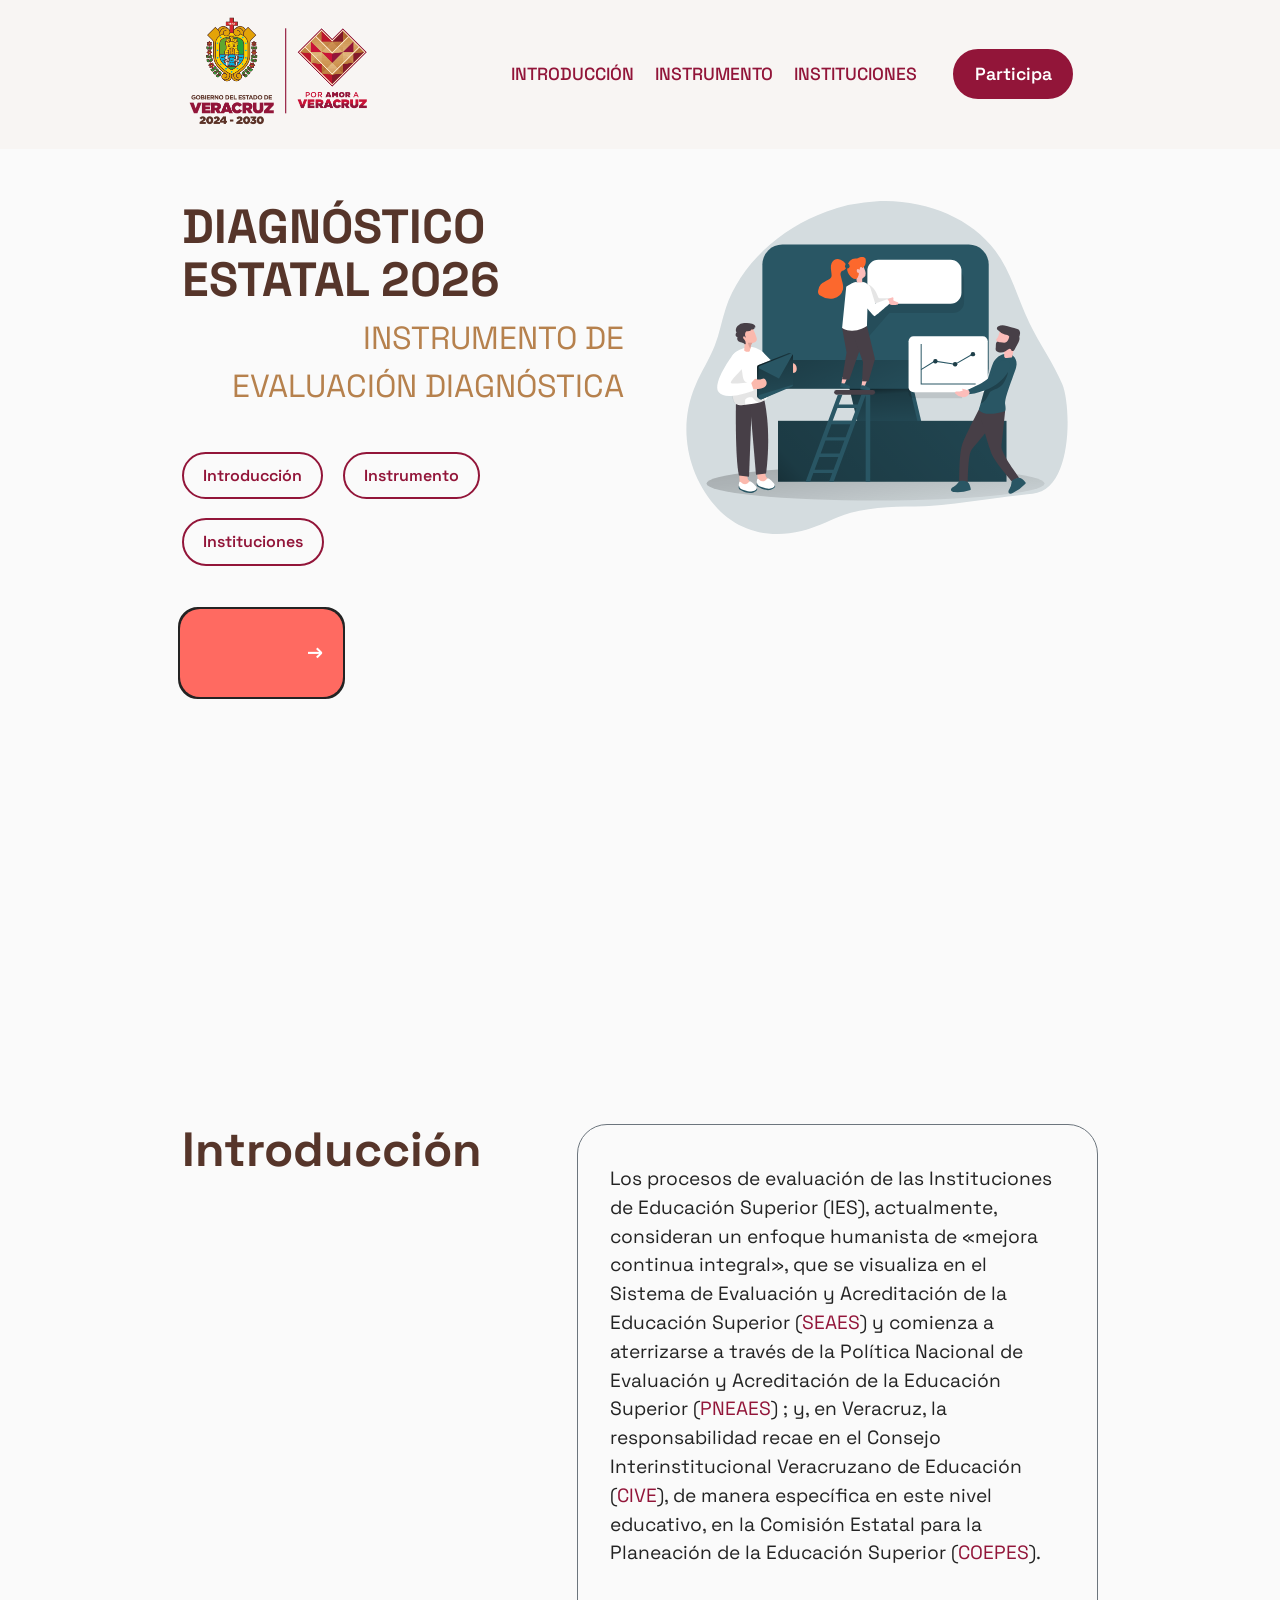
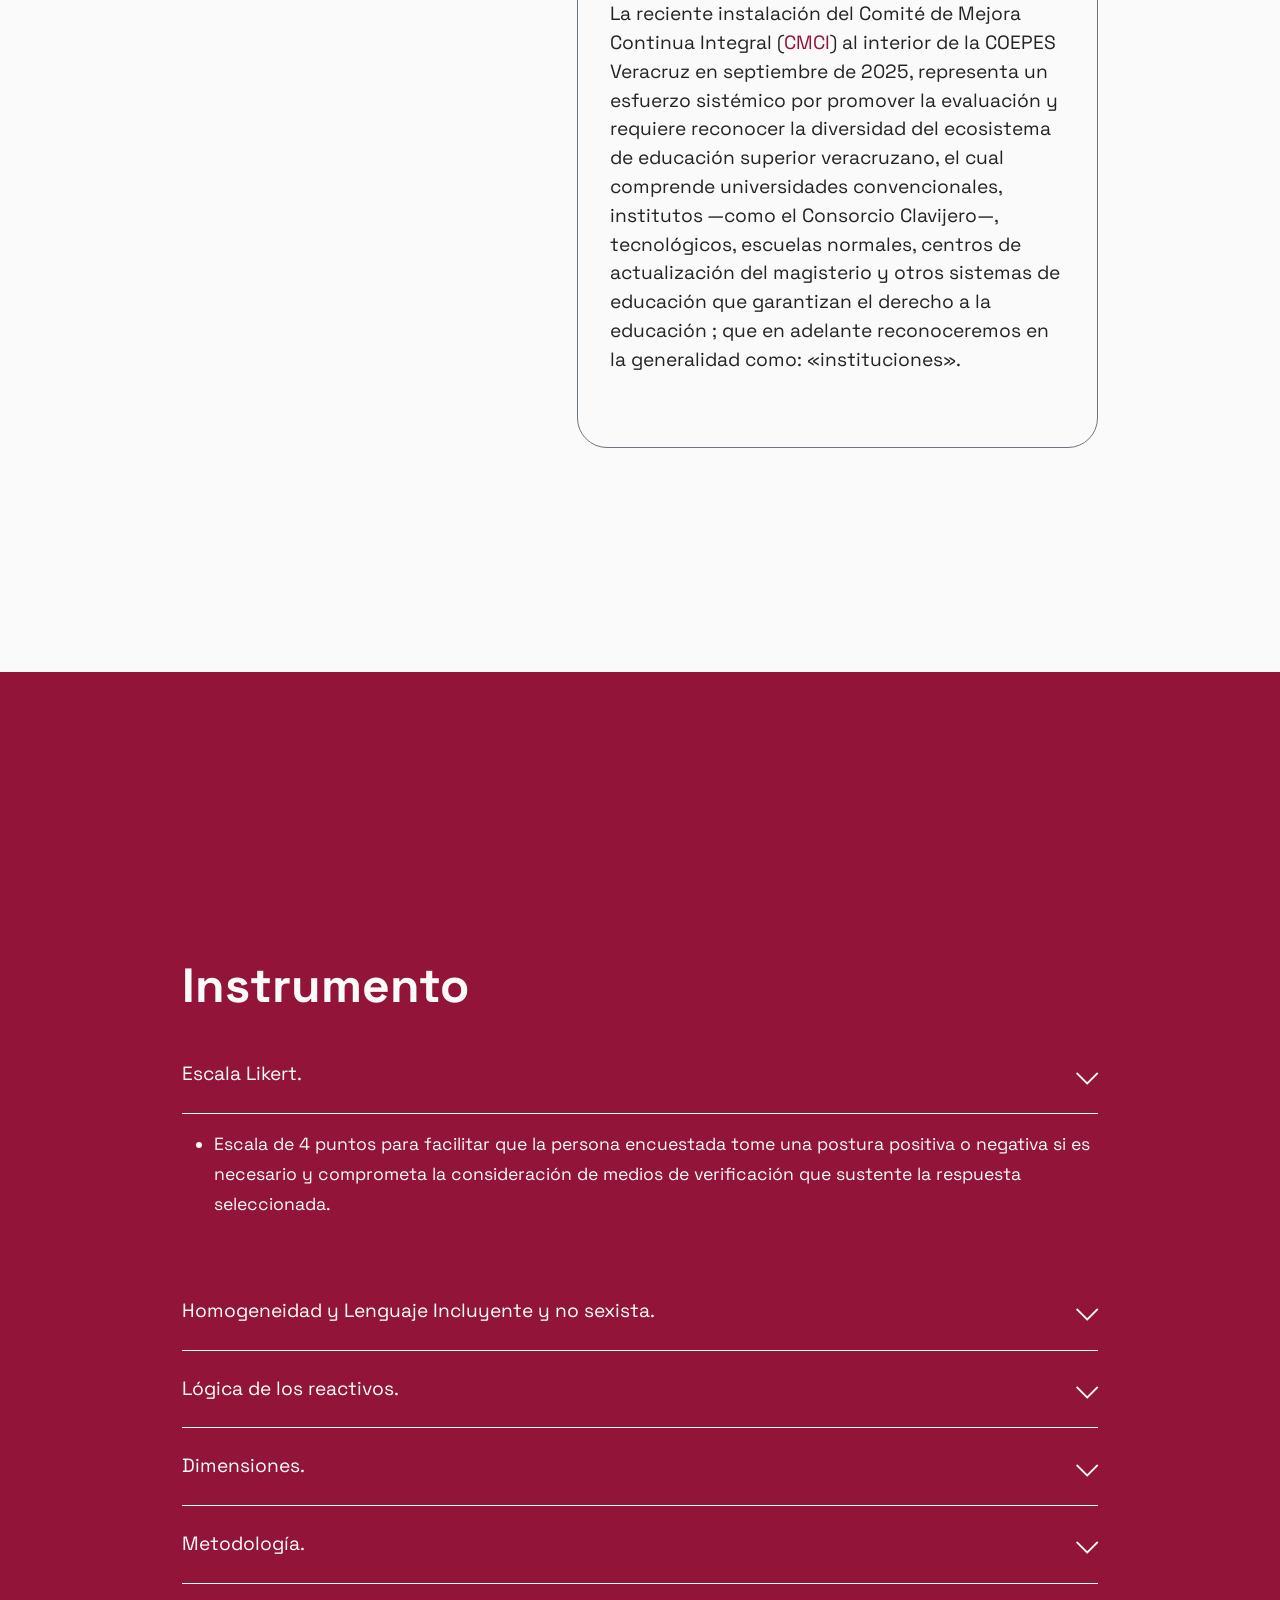
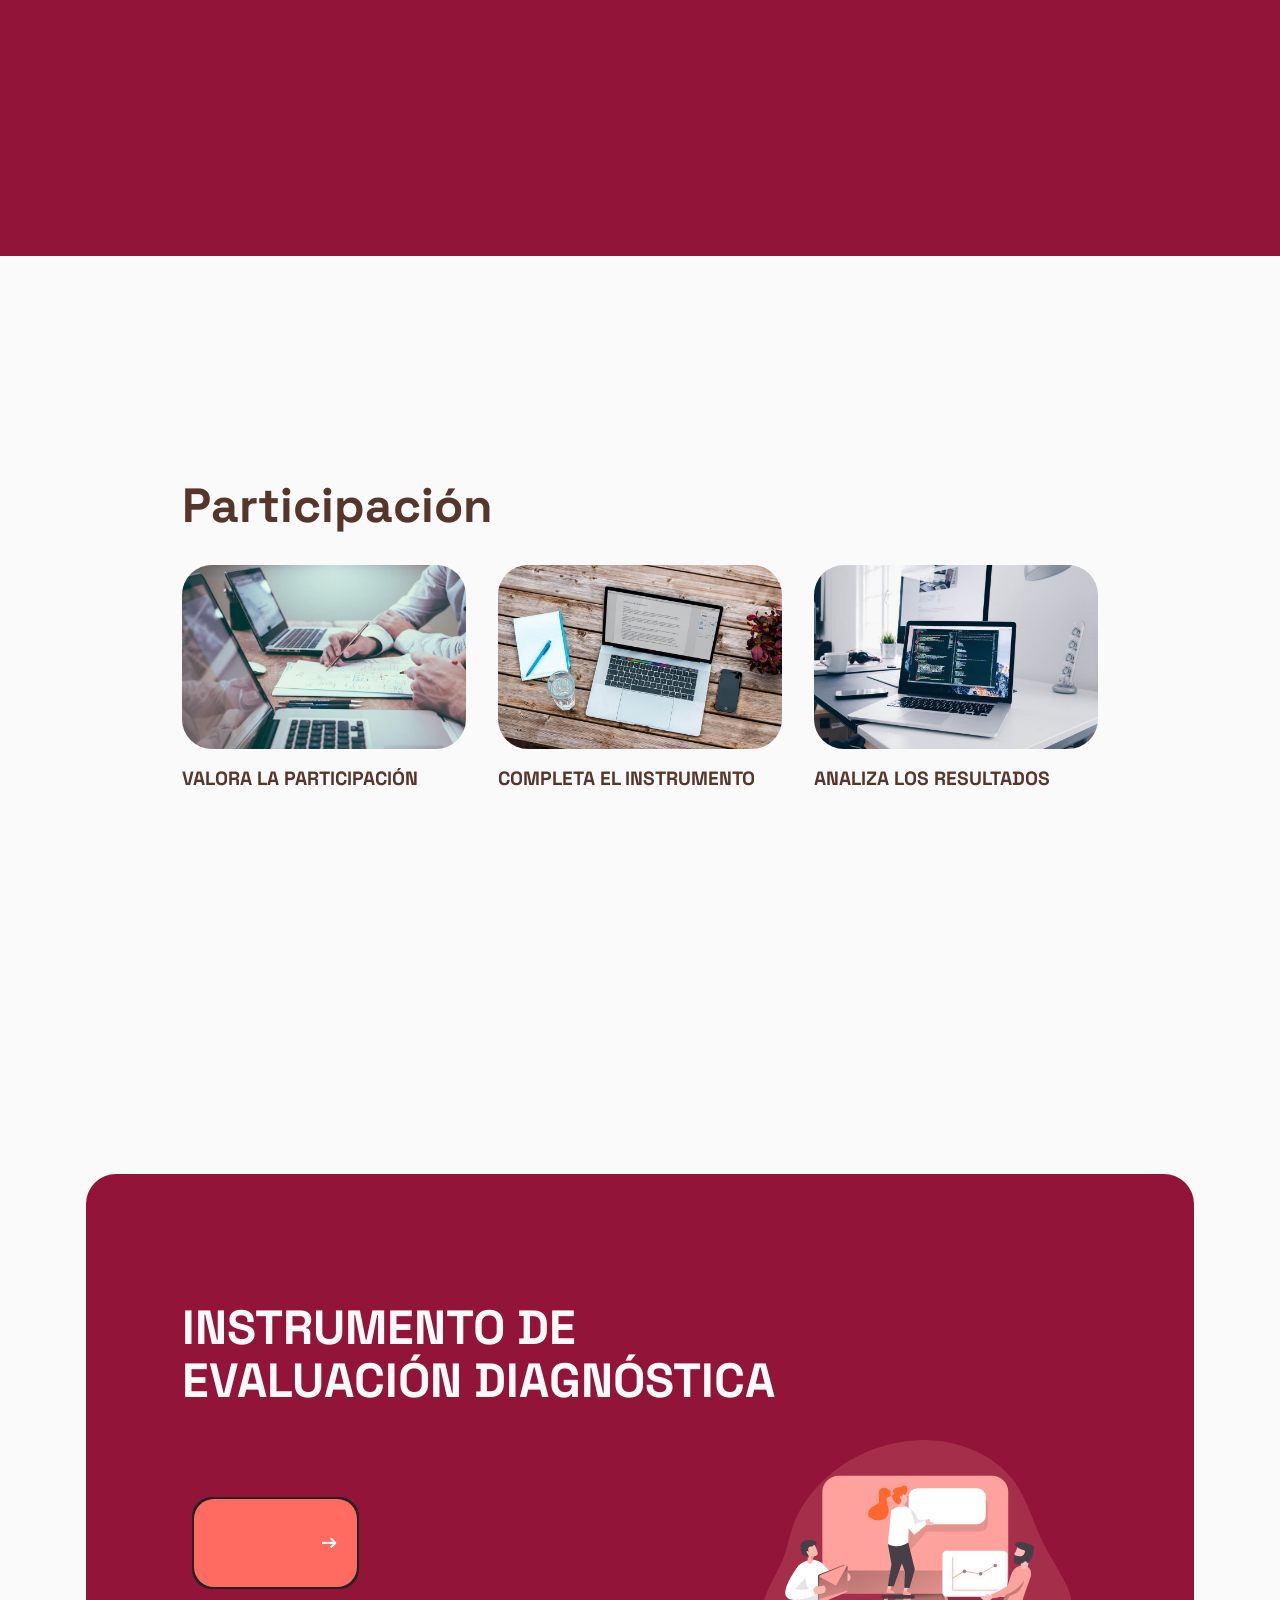
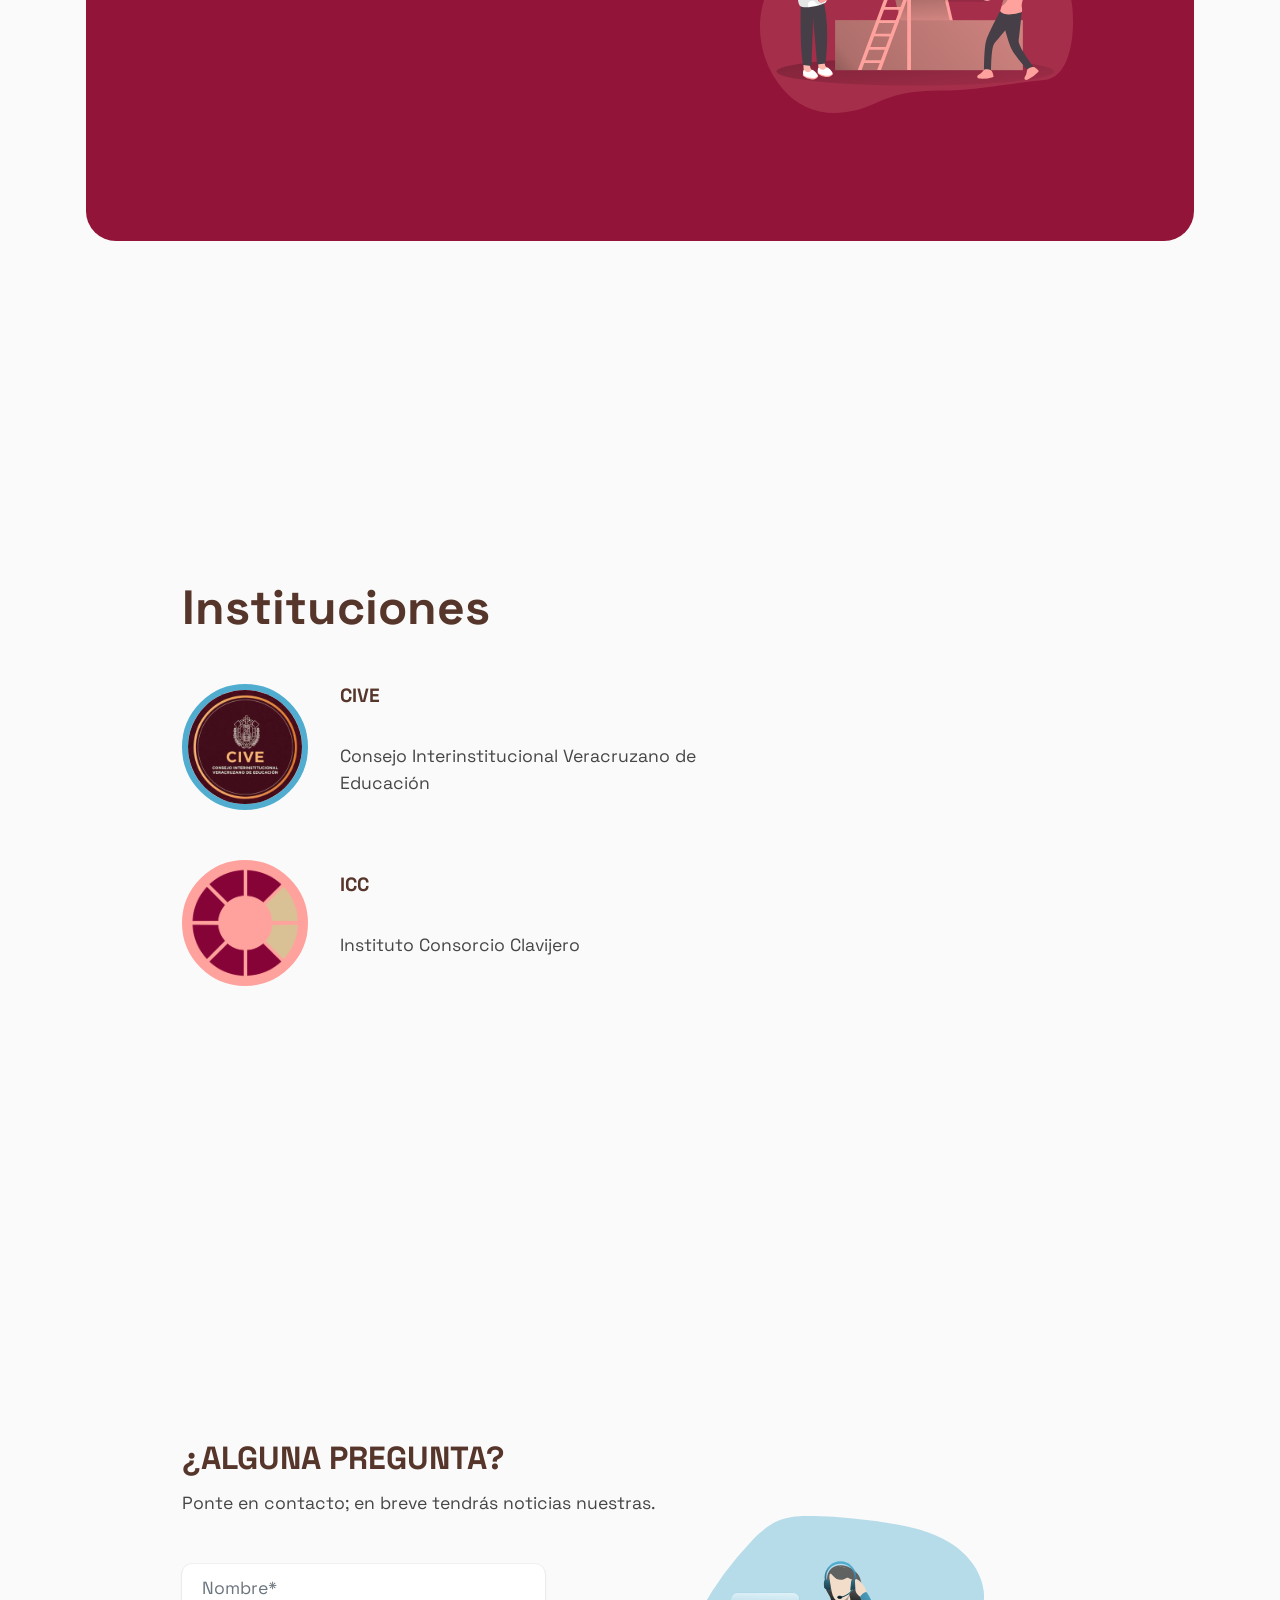
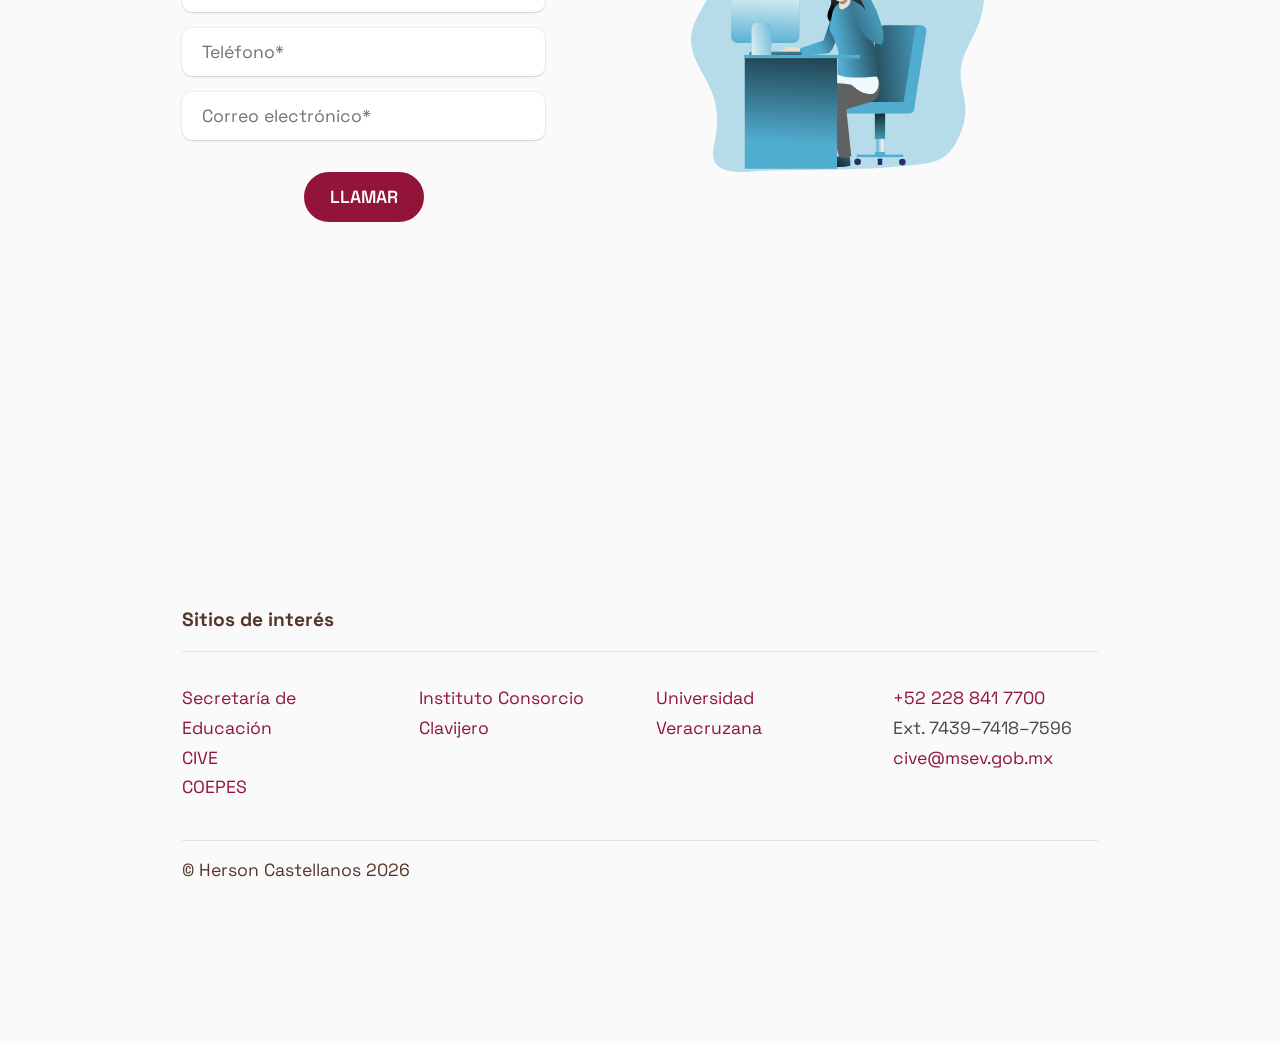
==== cive/ied/index.html @ 3acfb6ea "CIVE 01" ====
<!DOCTYPE html>
<html  >
<head>
  
  <meta charset="UTF-8">
  <meta http-equiv="X-UA-Compatible" content="IE=edge">
  
  <meta name="twitter:card" content="summary_large_image"/>
  <meta name="twitter:image:src" content="assets/images/index-meta.png">
  <meta property="og:image" content="assets/images/index-meta.png">
  <meta name="twitter:title" content="Inicio">
  <meta name="viewport" content="width=device-width, initial-scale=1, minimum-scale=1">
  <link rel="shortcut icon" href="assets/images/gobierno-pleca-color-vertical-384x255.png" type="image/x-icon">
  <meta name="description" content="INSTRUMENTO DE EVALUACIÓN DIAGNÓSTICA">
  
  
  <title>Inicio</title>
  <link rel="stylesheet" href="assets/web/assets/mobirise-icons2/mobirise2.css">
  <link rel="stylesheet" href="assets/web/assets/mobirise-icons/mobirise-icons.css">
  <link rel="stylesheet" href="assets/bootstrap/css/bootstrap.min.css">
  <link rel="stylesheet" href="assets/animatecss/animate.css">
  <link rel="stylesheet" href="assets/popup-overlay-plugin/style.css">
  <link rel="stylesheet" href="assets/dropdown/css/style.css">
  <link rel="stylesheet" href="assets/socicon/css/styles.css">
  <link rel="stylesheet" href="assets/theme/css/style.css">
  <link rel="stylesheet" href="assets/recaptcha.css">
  <link rel="preload" href="https://fonts.googleapis.com/css?family=Space+Grotesk:300,400,500,600,700&display=swap" as="style" onload="this.onload=null;this.rel='stylesheet'">
  <noscript><link rel="stylesheet" href="https://fonts.googleapis.com/css?family=Space+Grotesk:300,400,500,600,700&display=swap"></noscript>
  <link rel="preload" as="style" href="assets/mobirise/css/mbr-additional.css?v=fQUGvQ"><link rel="stylesheet" href="assets/mobirise/css/mbr-additional.css?v=fQUGvQ" type="text/css">

  
  
  

</head>
<body>
  
  <section data-bs-version="5.1" class="menu menu1 cid-sJfYrbSYZg" once="menu" id="menu1-0">
    

    <nav class="navbar navbar-dropdown navbar-fixed-top navbar-expand-lg">
        <div class="container">
            <div class="wrapper d-flex w-100 flex-wrap">
                <div class="navbar-brand">
                    <span class="navbar-logo">
                        
                            <img src="[data-uri]" alt="SEV" style="height: 8rem;" loading="lazy" class="lazyload" data-src="assets/images/gobierno-pleca-color-vertical-384x255.webp">
                        
                    </span>
                    
                </div>
                <button class="navbar-toggler" type="button" data-toggle="collapse" data-bs-toggle="collapse" data-target="#navbarSupportedContent" data-bs-target="#navbarSupportedContent" aria-controls="navbarNavAltMarkup" aria-expanded="false" aria-label="Toggle navigation">
                    <div class="hamburger">
                        <span></span>
                        <span></span>
                        <span></span>
                        <span></span>
                    </div>
                </button>
                <div class="collapse navbar-collapse" id="navbarSupportedContent">
                    <ul class="navbar-nav nav-dropdown text-uppercase" data-app-modern-menu="true"><li class="nav-item"><a class="nav-link link text-danger text-primary display-4" href="index.html#content4-3">Introducción</a></li><li class="nav-item"><a class="nav-link link text-danger text-primary display-4" href="index.html#content1-4">Instrumento</a></li>
                        <li class="nav-item"><a class="nav-link link text-danger text-primary display-4" href="index.html#team1-7">Instituciones</a>
                        </li></ul>
                    
                    <div class="navbar-buttons mbr-section-btn"><a class="btn btn-danger display-4" href="https://forms.cloud.microsoft/r/iPQBn0NkUR" target="_blank">Participa</a></div>
                </div>
            </div>

        </div>
    </nav>
</section>

<section data-bs-version="5.1" class="header1 cid-sJfYry2agV mbr-fullscreen" id="header1-1">

    

    

    <div class="container">
        <div class="wrapper">
            <div class="row">
                <div class="col-12 col-lg-6">
                    
                    <h1 class="mbr-section-title mbr-fonts-style display-2"><strong>DIAGNÓSTICO ESTATAL 2026</strong></h1>
                    <h2 class="mbr-section-subtitle mbr-fonts-style mb-4 display-5">INSTRUMENTO DE EVALUACIÓN DIAGNÓSTICA</h2>
                    <div class="mbr-section-btn mb-4"><a class="btn btn-danger-outline display-4" href="index.html#content4-3">Introducción</a>
                        <a class="btn btn-danger-outline display-4" href="index.html#content1-4">Instrumento</a>
                        <a class="btn btn-danger-outline display-4" href="index.html#team1-7">Instituciones</a></div>

                </div>
                <div class="col-12 col-lg-6 mb-4 mb-lg-0">
                    <div class="image-wrapper">
                        <img src="[data-uri]" alt="" loading="lazy" class="lazyload" data-src="assets/images/features1.svg">
                    </div>
                </div>

                <div class="text-uppercase"><a class="btn m-0 btn-black" href="https://forms.cloud.microsoft/r/iPQBn0NkUR" target="_blank">participa</a></div>
            </div>
        </div>
    </div>
</section>

<section data-bs-version="5.1" class="content4 cid-sJfYO9esDZ" id="content4-3">
    
    
    <div class="container">
        <div class="wrapper">

            <div class="row justify-content-center">
                <div class="col-12 col-lg-5">
                    <h3 class="mbr-section-title mbr-fonts-style mb-4 display-2">
                        <strong>Introducción</strong></h3>
                    
                </div>
                <div class="wrapp col-12 col-lg-7">
                    <div class="border border-secondary">
                        <p class="mbr-text mbr-fonts-style mb-4 display-7">Los procesos de evaluación de las Instituciones de Educación Superior (IES), actualmente, consideran un enfoque humanista de «mejora continua integral», que se visualiza en el Sistema de Evaluación y Acreditación de la Educación Superior (<a href="https://educacionsuperior.sep.gob.mx/SEAES" class="text-danger" target="_blank">SEAES</a>) y comienza a aterrizarse a través de la Política Nacional de Evaluación y Acreditación de la Educación Superior (<a href="https://educacionsuperior.sep.gob.mx/sites/default/files/2025-02/PNEAES.pdf" class="text-danger" target="_blank">PNEAES</a>) ; y, en Veracruz, la responsabilidad recae en el Consejo Interinstitucional Veracruzano de Educación (<a href="https://www.sev.gob.mx/cive/" class="text-danger" target="_blank">CIVE</a>), de manera específica en este nivel educativo, en la Comisión Estatal para la Planeación de la Educación Superior (<a href="https://www.sev.gob.mx/cive/comision-estatal-para-la-planeacion-de-la-educacion-superior-coepes/" class="text-danger" target="_blank">COEPES</a>).
                        </p>
                        <p class="mbr-text mbr-fonts-style mb-4 display-7">La reciente instalación del Comité de Mejora Continua Integral (<a href="https://www.veracruz.gob.mx/2025/09/24/sev-instalo-comite-de-mejora-continua-integral-para-impulsar-la-educacion-superior/" class="text-danger" target="_blank">CMCI</a>) al interior de la COEPES Veracruz en septiembre de 2025, representa un esfuerzo sistémico por promover la evaluación y requiere reconocer la diversidad del ecosistema de educación superior veracruzano, el cual comprende universidades convencionales, institutos —como el Consorcio Clavijero—, tecnológicos, escuelas normales, centros de actualización del magisterio y otros sistemas de educación que garantizan el derecho a la educación ; que en adelante reconoceremos en la generalidad como: «instituciones».</p>
                    </div>
                </div>

            </div>
        </div>
    </div>
</section>

<section data-bs-version="5.1" class="content1 cid-sJfYPGmmr9" id="content1-4">

    

    

    <div class="container">
        <div class="wrapper">
            <div class="row justify-content-center">
                <div class="col-12 col-md-12 text-white">
                    <div class="section-head mb-4">
                        <h3 class="mbr-section-title mbr-fonts-style display-2">
                            <strong>Instrumento</strong></h3>
                    </div>
                    <div id="bootstrap-accordion_3" class="panel-group accordionStyles accordion" role="tablist" aria-multiselectable="true">
                        <div class="card mb-2">
                            <div class="card-header" role="tab" id="headingOne">
                                <a role="button" class="panel-title" data-toggle="collapse" data-bs-toggle="collapse" data-core="" href="#collapse1_3" aria-expanded="false" aria-controls="collapse1">
                                    <h6 class="panel-title-edit mbr-fonts-style display-7">Escala Likert.</h6>
                                    <span class="sign mbr-iconfont mbri-arrow-down"></span>
                                </a>
                            </div>
                            <div id="collapse1_3" class="panel-collapse noScroll collapse show" role="tabpanel" aria-labelledby="headingOne" data-bs-parent="#bootstrap-accordion_3">
                                <div class="panel-body">
                                    <ul class="list mbr-fonts-style display-4">
                                        <li class="mbr-text item-wrap"><span style="font-size: 1.1rem; background-color: transparent;">Escala de 4 puntos para facilitar que la persona encuestada tome una postura positiva o negativa si es necesario y comprometa la consideración de medios de verificación que sustente la respuesta seleccionada.</span><br></li>
                                    </ul>
                                </div>
                            </div>
                        </div>
                        <div class="card mb-2">
                            <div class="card-header" role="tab" id="headingTwo">
                                <a role="button" class="collapsed panel-title" data-toggle="collapse" data-bs-toggle="collapse" data-core="" href="#collapse2_3" aria-expanded="false" aria-controls="collapse2">
                                    <h6 class="panel-title-edit mbr-fonts-style display-7">Homogeneidad y Lenguaje Incluyente y no sexista.</h6>
                                    <span class="sign mbr-iconfont mbri-arrow-down"></span>
                                </a>

                            </div>
                            <div id="collapse2_3" class="panel-collapse noScroll collapse" role="tabpanel" aria-labelledby="headingTwo" data-bs-parent="#bootstrap-accordion_3">
                                <div class="panel-body">
                                    <ul class="list mbr-fonts-style display-4">
                                        <li class="mbr-text item-wrap">La Ley General de Educación Superior, los lineamientos del SEAES, la PNEAES y los enfoques contemporáneos de la psicología social establecen que el lenguaje construye realidades y la invisibilización lingüística mantiene sesgos cognitivos sobre quién ocupa los espacios y lugares de decisión y conocimiento en la educación superior.</li><li class="mbr-text item-wrap">El uso del lenguaje incluyente se procura como instrumento psicométrico que no compromete la fluidez sintáctica de los reactivos ni aumentar la carga cognitiva de lectura.</li><li class="mbr-text item-wrap">De esta manera, «los estudiantes» se transforma en «el estudiantado»; «los docentes» en «el personal académico» o «la plantilla docente»; y «los directivos» en «el cuerpo directivo» o «las autoridades institucionales» para garantizar la inclusión sin sacrificar la agilidad métrica del instrumento.</li>
                                    </ul>
                                </div>
                            </div>
                        </div>
                        <div class="card mb-2">
                            <div class="card-header" role="tab" id="headingThree">
                                <a role="button" class="collapsed panel-title" data-toggle="collapse" data-bs-toggle="collapse" data-core="" href="#collapse3_3" aria-expanded="false" aria-controls="collapse3">
                                    <h6 class="panel-title-edit mbr-fonts-style display-7">Lógica de los reactivos.</h6>
                                    <span class="sign mbr-iconfont mbri-arrow-down"></span>
                                </a>
                            </div>
                            <div id="collapse3_3" class="panel-collapse noScroll collapse" role="tabpanel" aria-labelledby="headingThree" data-bs-parent="#bootstrap-accordion_3">
                                <div class="panel-body">
                                    <ul class="list mbr-fonts-style display-4">
                                        <li class="mbr-text item-wrap"><span style="font-size: 1.1rem; background-color: transparent;">Se evitan vicios metodológicos y redundancia, como evaluar dos dimensiones conceptuales simultáneamente en un solo reactivo.</span></li><li class="mbr-text item-wrap"><span style="font-size: 1.1rem; background-color: transparent;">El instrumento diagnóstico busca obtener la mayor cantidad de información con el menor número de reactivos posible, evitando la fatiga de quien responde y garantizando que el modelo estadístico subyacente sea preciso.</span></li>
                                    </ul>
                                </div>
                            </div>
                        </div>
                        <div class="card mb-2">
                            <div class="card-header" role="tab" id="headingThree">
                                <a role="button" class="collapsed panel-title" data-toggle="collapse" data-bs-toggle="collapse" data-core="" href="#collapse4_3" aria-expanded="false" aria-controls="collapse4">
                                    <h6 class="panel-title-edit mbr-fonts-style display-7">Dimensiones.</h6>
                                    <span class="sign mbr-iconfont mbri-arrow-down"></span>
                                </a>
                            </div>
                            <div id="collapse4_3" class="panel-collapse noScroll collapse" role="tabpanel" aria-labelledby="headingThree" data-bs-parent="#bootstrap-accordion_3">
                                <div class="panel-body">
                                    <ul class="list mbr-fonts-style display-4">
                                        <li class="mbr-text item-wrap">El instrumento se alinea con la PNEAES, <a href="https://educacionsuperior.sep.gob.mx/sites/default/files/2025-02/PNEAES.pdf" class="text-white" target="_blank">que establece de manera explícita siete criterios orientadores y transversales que deben permear cualquier ejercicio de autoevaluación o evaluación externa</a>: 1) Compromiso con la responsabilidad social; 2) Equidad social y de género; 3) Inclusión; 4) Excelencia; 5) Vanguardia; 6) Innovación social; y, 7) Interculturalidad.</li>
                                    </ul>
                                </div>
                            </div>
                        </div>
                        <div class="card">
                            <div class="card-header bord" role="tab" id="headingThree">
                                <a role="button" class="collapsed panel-title" data-toggle="collapse" data-bs-toggle="collapse" data-core="" href="#collapse5_3" aria-expanded="false" aria-controls="collapse5">
                                    <h6 class="panel-title-edit mbr-fonts-style display-7">Metodología.</h6>
                                    <span class="mbr-iconfont mobi-mbri-arrow-down mobi-mbri"></span>
                                </a>
                            </div>
                            <div id="collapse5_3" class="panel-collapse noScroll collapse" role="tabpanel" aria-labelledby="headingThree" data-bs-parent="#bootstrap-accordion_3">
                                <div class="panel-body">
                                    <ul class="list mbr-fonts-style display-4">
                                        <li class="mbr-text item-wrap">Formulación asertiva: todos los ítems están redactados como declaraciones afirmativas, claras e inequívocas.
</li><li class="mbr-text item-wrap">Lenguaje neutro, incluyente y abstracto: se emplea «la institución», «la IES» o «el centro educativo», adoptando conceptos colectivos (estudiantado, personal académico, comunidad universitaria, autoridades, cuerpo directivo) para evitar el sexismo lingüístico.
</li><li class="mbr-text item-wrap">Unidimensionalidad: se eliminaron las conjunciones copulativas o disyuntivas («y», «o»), evitando así la falla estructural de los ítems de doble barrera; es decir: cada reactivo mide una sola cosa.
</li><li class="mbr-text item-wrap">Evitación de respuestas dicotómicas encubiertas: los reactivos fueron redactados para medir «grados de implementación», «nivel de integración institucional», «frecuencia de promoción» o «eficacia percibida» de los procesos.</li>
                                    </ul>
                                </div>
                            </div>
                        </div>
                    </div>
                </div>
            </div>
        </div>

    </div>
</section>

<section data-bs-version="5.1" class="features2 cid-sJfYStyB1M" id="features2-5">
    
    
    <div class="container">
        <div class="wrapper">
            <div class="mbr-section-head">
                <h4 class="mbr-section-title mbr-fonts-style mb-3 display-2">
                    <strong>Participación</strong></h4>
                
            </div>
            <div class="row mt-4 justify-content-center">
                <div class="item features-image col-12 col-md-6 col-lg-4">
                    <div class="item-wrapper">
                        <div class="item-img">
                            <img src="[data-uri]" data-slide-to="0" data-bs-slide-to="0" alt="" loading="lazy" class="lazyload" data-src="assets/images/features3.webp">
                        </div>
                        <div class="item-content mt-3">
                            <h5 class="item-title mbr-fonts-style text-uppercase display-7"><strong>Valora la participación</strong></h5>
                            
                            
                        </div>
                    </div>
                </div>
                <div class="item features-image col-12 col-md-6 col-lg-4">
                    <div class="item-wrapper">
                        <div class="item-img">
                            <img src="[data-uri]" data-slide-to="1" data-bs-slide-to="1" alt="" loading="lazy" class="lazyload" data-src="assets/images/features2.webp">
                        </div>
                        <div class="item-content mt-3">
                            <h5 class="item-title mbr-fonts-style text-uppercase display-7"><strong>Completa el instrumento</strong></h5>
                            
                            
                        </div>
                    </div>
                </div>
                <div class="item features-image col-12 col-md-6 col-lg-4">
                    <div class="item-wrapper">
                        <div class="item-img">
                            <img src="[data-uri]" data-slide-to="2" data-bs-slide-to="2" alt="" loading="lazy" class="lazyload" data-src="assets/images/features4.webp">
                        </div>
                        <div class="item-content mt-3">
                            <h5 class="item-title mbr-fonts-style text-uppercase display-7"><strong>analiza los resultados</strong></h5>
                            
                            
                        </div>
                    </div>
                </div>
            </div>
        </div>

    </div>
</section>

<section data-bs-version="5.1" class="header2 cid-vo6xhZfPhY mbr-fullscreen" id="header2-3">

    

    <div class="container">
        <div class="wrapper text-white">
            

            <div class="row">

                <div class="col-12 col-lg-8">
                    <h1 class="mbr-section-title mbr-fonts-style mt-5 mt-lg-0 mb-4 display-2"><strong>INSTRUMENTO DE EVALUACIÓN DIAGNÓSTICA</strong></h1>
                    <div class="row">
                        <div class="col-12 col-lg">
                            
                        </div>
                        <div class="col-12 col-lg">
                            
                        </div>
                        <div class="col-12 col-lg">
                            
                        </div>
                    </div>



                </div>
            </div>

            <div class="row">
                <div class="col-12 col-lg-7">
                    <div class="mt-5 text-uppercase mb-5 mb-lg-0"><a class="btn btn-black" href="https://forms.cloud.microsoft/r/iPQBn0NkUR" target="_blank">Participa</a></div>
                </div>
                <div class="col-12 col-lg-5">
                    <div class="image-wrapper mb-3 mb-lg-0">
                        <img src="[data-uri]" alt="" loading="lazy" class="lazyload" data-src="assets/images/features19.svg">
                    </div>
                </div>

            </div>


        </div>
        

    </div>
</section>

<section data-bs-version="5.1" class="team1 cid-sJfYYVRtsn" xmlns="http://www.w3.org/1999/html" id="team1-7">
    
    
    <div class="container">
        <div class="wrapper">
            <div class="mbr-section-head">
                <h3 class="mbr-section-title mbr-fonts-style mb-5 display-2">
                    <strong>Instituciones</strong></h3>
            </div>
            <div class="card mb-5">
                <div class="card-wrapper">
                    <div class="row align-items-center">
                        <div class="col-12 col-md-2">
                            <div class="image-wrapper mb-3 mb-sm-0">
                                <a href="https://www.sev.gob.mx/cive/" target="_blank"><img src="[data-uri]" alt="CIVE" class="rounded-circle bc1 lazyload" loading="lazy" data-src="assets/images/cive-288x288.webp"></a>
                            </div>
                        </div>
                        <div class="col-12 col-md">
                            <div class="card-box p-0">
                                <div class="row">
                                    <div class="col-12">
                                        <p class="card-title mbr-fonts-style mb-4 text-uppercase display-7"><strong>CIVE</strong></p>
                                    </div>
                                    <div class="col-12 col-lg-7">
                                        <p class="mbr-text mbr-fonts-style display-4">Consejo Interinstitucional Veracruzano de Educación
                                        </p>
                                        <p class="mbr-text mbr-fonts-style display-4"></p>
                                    </div>
                                    <div class="col-12 col-lg-5">
                                        <p class="mbr-text mbr-fonts-style display-4"></p>
                                        <p class="mbr-text mbr-fonts-style display-4"></p>
                                    </div>
                                </div>
                            </div>
                        </div>
                    </div>
                </div>
            </div>
            <div class="card">
                <div class="card-wrapper">
                    <div class="row align-items-center">
                        <div class="col-12 col-md-2">
                            <div class="image-wrapper mb-3 mb-sm-0">
                                <a href="https://www.clavijero.edu.mx" target="_blank"><img src="[data-uri]" alt="ICC" class="rounded-circle bc2 lazyload" loading="lazy" data-src="assets/images/icc-color-vertical-288x474.webp"></a>
                            </div>
                        </div>
                        <div class="col-12 col-md">
                            <div class="card-box p-0">
                                <div class="row">
                                    <div class="col-12">
                                        <p class="card-title mbr-fonts-style mb-4 text-uppercase display-7"><strong>ICC</strong></p>
                                    </div>
                                    <div class="col-12 col-lg-7">
                                        <p class="mbr-text mbr-fonts-style display-4">Instituto Consorcio Clavijero</p>
                                        <p class="mbr-text mbr-fonts-style display-4"></p>
                                    </div>
                                    <div class="col-12 col-lg-5">
                                        <p class="mbr-text mbr-fonts-style display-4"></p>
                                        <p class="mbr-text mbr-fonts-style display-4"></p>
                                    </div>
                                </div>
                            </div>
                        </div>
                    </div>
                </div>
            </div>
        </div>

    </div>
</section>

<section data-bs-version="5.1" class="form1 cid-vo6ybFmS5t" id="form1-4">
    
    
    <div class="container">
        <div class="wrapper">
            <div class="mbr-section-head">
                <h3 class="mbr-section-title mbr-fonts-style mb-0 display-5"><strong>¿ALGUNA PREGUNTA?</strong></h3>
                <h4 class="mbr-section-subtitle mbr-fonts-style mb-0 mt-2 display-4">Ponte en contacto; en breve tendrás noticias nuestras.</h4>
            </div>
            <div class="row justify-content-center">
                <div class="col-l2 col-md-5 mbr-form mt-5" data-form-type="formoid">

                    <form action="https://mobirise.eu/" method="POST" class="mbr-form form-with-styler" data-form-title="Form Name"><input type="hidden" name="email" data-form-email="true" value="TrkAlzWu4e406RClon9p9zSSeac+abS2tETjBZo05Xrjev24UXUxAmyPXvr2h8xkSZ55PtCNBr/42CAkxtR5kgnPYP9chFhDyBSNEjOzrWHarQEvaha0ibCKuq2xSi41.y2Ji5ILxV1EokdLfLOlEsbLJT41rBVr31cTamkrzZrx+c4Hh267tSlImMtPO9BF1OEsQP6mYjoPsFiBr6WsFS2sFWR1cnfGrWlJqFaytPNmni7bxDOldTxAOBNCV41dZ">
                        <div class="row">
                            <div hidden="hidden" data-form-alert="" class="alert alert-success col-12">Gracias por completar el formulario.</div>
                            <div hidden="hidden" data-form-alert-danger="" class="alert alert-danger col-12">Oops...! some
                                problem!</div>
                        </div>
                        <div class="col-12">
                            <div class="dragArea row">
                                <div class="col-12 form-group mb-3" data-for="name">
                                    <input type="text" name="name" placeholder="Nombre*" data-form-field="name" class="form-control" value="" id="name-form1-4">
                                </div>
                                <div class="col-12 form-group mb-3" data-for="phone">
                                    <input type="tel" name="phone" placeholder="Teléfono*" data-form-field="phone" class="form-control" value="" id="phone-form1-4">
                                </div>
                                <div class="col-12 form-group mb-4" data-for="url">
                                    <input type="email" name="email" placeholder="Correo electrónico*" data-form-field="email" class="form-control" value="" id="email-form1-4">
                                </div>
                                <div class="col-md col-12 mbr-section-btn text-center text-uppercase"><a class="btn m-0 ps-4 pe-4 btn-danger display-4" href="tel:+522288548007">Llamar</a></div>
                            </div>
                        </div>

                    </form>
                </div>
                <div class="col-12 col-md-7">
                    <div class="image-wrapper">
                        <img src="[data-uri]" alt="" loading="lazy" class="lazyload" data-src="assets/images/features20.svg">
                    </div>
                </div>
            </div>
        </div>

    </div>
</section>

<section data-bs-version="5.1" class="footer1 cid-vo6hw6RGbu" once="footers" id="footer1-1">

    
    
    <div class="container">
        <div class="wrapper text-white">
            <div class="border-bottom">
                <div class="row">
                    <div class="col-6">
                        <p class="mbr-text mbr-fonts-style display-7"><strong>Sitios de interés</strong></p>
                    </div>
                    <div class="col-6 text-end">
                        <p class="mbr-text mbr-fonts-style display-4"></p>
                    </div>
                </div>
            </div>

            <div class="border-bottom mt-4">
                <div class="row">
                    <div class="col-6 col-md-4 col-lg-3">
                        
                        <ul class="list mbr-fonts-style display-4">
                            <li class="mbr-text item-wrap"><a href="https://www.sev.gob.mx" class="text-danger" target="_blank">Secretaría de Educación</a></li><li class="mbr-text item-wrap"><a href="https://www.sev.gob.mx/cive/" class="text-danger" target="_blank">CIVE</a></li><li class="mbr-text item-wrap"><a href="https://www.sev.gob.mx/cive/comision-estatal-para-la-planeacion-de-la-educacion-superior-coepes/" class="text-danger" target="_blank">COEPES</a></li>
                        </ul>
                    </div>
                    <div class="col-6 col-md-4 col-lg-3">
                        
                        <ul class="list mbr-fonts-style m-0 display-4">
                            <li class="mbr-text item-wrap"><a href="https://www.clavijero.edu.mx" class="text-danger" target="_blank">Instituto Consorcio Clavijero</a></li>
                        </ul>
                    </div>
                    <div class="col-6 col-md-4 col-lg-3">
                        
                        <ul class="list mbr-fonts-style m-0 display-4">
                            <li class="mbr-text item-wrap"><a href="http://www.uv.mx" class="text-danger" target="_blank">Universidad Veracruzana</a></li>
                        </ul>
                    </div>
                    <div class="col-6 col-md-4 col-lg-3">
                        <ul class="list mbr-fonts-style display-4">
                            <li class="mbr-text item-wrap"><span style="font-size: 1.1rem;"><a href="tel:+52-228-8417700" class="text-danger">+52 228 841 7700</a></span></li><li class="mbr-text item-wrap">Ext. 7439–7418–7596</li><li class="mbr-text item-wrap"><a href="mailto:cive@msev.gob.mx?subject=DIAGN%C3%93STICO%20ESTATAL%202026" class="text-danger text-primary" style="font-size: 1.1rem;">cive@msev.gob.mx</a><br></li>
                        </ul>
                    </div>
                </div>
            </div>

            <div class="row mt-3">
                <div class="col-12">
                    <p class="card-text mbr-fonts-style text-start display-4">
                        © Herson Castellanos 2026</p>
                </div>
            </div>

        </div>

    </div>
</section>


<script src="assets/bootstrap/js/bootstrap.bundle.min.js"></script>
  <script src="assets/smoothscroll/smooth-scroll.js"></script>
  <script src="assets/ytplayer/index.js"></script>
  <script src="assets/dropdown/js/navbar-dropdown.js"></script>
  <script src="assets/mbr-switch-arrow/mbr-switch-arrow.js"></script>
  <script src="assets/theme/js/script.js"></script>
  <script src="assets/formoid.min.js"></script>
  
  
  
  <input name="animation" type="hidden">
  
<script>"use strict";if("loading"in HTMLImageElement.prototype){document.querySelectorAll('img[loading="lazy"]').forEach(e=>{e.src=e.dataset.src;if(e.getAttribute("style")){e.setAttribute("data-temp-style",e.getAttribute("style"))};if(e.getAttribute("data-aspectratio")){e.style.paddingTop=100*e.getAttribute("data-aspectratio")+"%";e.style.height=0;}e.onload=function(){if(e.getAttribute("data-temp-style")){e.setAttribute("style", e.getAttribute("data-temp-style"))}else{e.removeAttribute("style")};e.removeAttribute("data-temp-style")}})}else{const e=document.createElement("script");e.src="https://cdnjs.cloudflare.com/ajax/libs/lazysizes/5.1.2/lazysizes.min.js";document.body.appendChild(e)}</script>
</body>
</html>
---- cive/ied/assets/web/assets/mobirise-icons2/mobirise2.css ----
@font-face {
  font-family: 'Moririse2';
  font-display: swap;
  src:  url('mobirise2.eot?f2bix4');
  src:  url('mobirise2.eot?f2bix4#iefix') format('embedded-opentype'),
    url('mobirise2.woff2?f2bix4') format('woff2'),
    url('mobirise2.woff?f2bix4') format('woff'),
    url('mobirise2.ttf?f2bix4') format('truetype'),
    url('mobirise2.svg?f2bix4#mobirise2') format('svg');
  font-weight: normal;
  font-style: normal;
}

[class^="mobi-"], [class*=" mobi-"] {
  /* use !important to prevent issues with browser extensions that change fonts */
  font-family: 'Moririse2' !important;
  speak: none;
  font-style: normal;
  font-weight: normal;
  font-variant: normal;
  text-transform: none;
  line-height: 1;

  /* Better Font Rendering =========== */
  -webkit-font-smoothing: antialiased;
  -moz-osx-font-smoothing: grayscale;
}

.mobi-mbri-add-submenu:before {
  content: "\e900";
}
.mobi-mbri-alert:before {
  content: "\e901";
}
.mobi-mbri-align-center:before {
  content: "\e902";
}
.mobi-mbri-align-justify:before {
  content: "\e903";
}
.mobi-mbri-align-left:before {
  content: "\e904";
}
.mobi-mbri-align-right:before {
  content: "\e905";
}
.mobi-mbri-android:before {
  content: "\e906";
}
.mobi-mbri-apple:before {
  content: "\e907";
}
.mobi-mbri-arrow-down:before {
  content: "\e908";
}
.mobi-mbri-arrow-next:before {
  content: "\e909";
}
.mobi-mbri-arrow-prev:before {
  content: "\e90a";
}
.mobi-mbri-arrow-up:before {
  content: "\e90b";
}
.mobi-mbri-bold:before {
  content: "\e90c";
}
.mobi-mbri-bookmark:before {
  content: "\e90d";
}
.mobi-mbri-bootstrap:before {
  content: "\e90e";
}
.mobi-mbri-briefcase:before {
  content: "\e90f";
}
.mobi-mbri-browse:before {
  content: "\e910";
}
.mobi-mbri-bulleted-list:before {
  content: "\e911";
}
.mobi-mbri-calendar:before {
  content: "\e912";
}
.mobi-mbri-camera:before {
  content: "\e913";
}
.mobi-mbri-cart-add:before {
  content: "\e914";
}
.mobi-mbri-cart-full:before {
  content: "\e915";
}
.mobi-mbri-cash:before {
  content: "\e916";
}
.mobi-mbri-change-style:before {
  content: "\e917";
}
.mobi-mbri-chat:before {
  content: "\e918";
}
.mobi-mbri-clock:before {
  content: "\e919";
}
.mobi-mbri-close:before {
  content: "\e91a";
}
.mobi-mbri-cloud:before {
  content: "\e91b";
}
.mobi-mbri-code:before {
  content: "\e91c";
}
.mobi-mbri-contact-form:before {
  content: "\e91d";
}
.mobi-mbri-credit-card:before {
  content: "\e91e";
}
.mobi-mbri-cursor-click:before {
  content: "\e91f";
}
.mobi-mbri-cust-feedback:before {
  content: "\e920";
}
.mobi-mbri-database:before {
  content: "\e921";
}
.mobi-mbri-delivery:before {
  content: "\e922";
}
.mobi-mbri-desktop:before {
  content: "\e923";
}
.mobi-mbri-devices:before {
  content: "\e924";
}
.mobi-mbri-down:before {
  content: "\e925";
}
.mobi-mbri-download-2:before {
  content: "\e926";
}
.mobi-mbri-download:before {
  content: "\e927";
}
.mobi-mbri-drag-n-drop-2:before {
  content: "\e928";
}
.mobi-mbri-drag-n-drop:before {
  content: "\e929";
}
.mobi-mbri-edit-2:before {
  content: "\e92a";
}
.mobi-mbri-edit:before {
  content: "\e92b";
}
.mobi-mbri-error:before {
  content: "\e92c";
}
.mobi-mbri-extension:before {
  content: "\e92d";
}
.mobi-mbri-features:before {
  content: "\e92e";
}
.mobi-mbri-file:before {
  content: "\e92f";
}
.mobi-mbri-flag:before {
  content: "\e930";
}
.mobi-mbri-folder:before {
  content: "\e931";
}
.mobi-mbri-gift:before {
  content: "\e932";
}
.mobi-mbri-github:before {
  content: "\e933";
}
.mobi-mbri-globe-2:before {
  content: "\e934";
}
.mobi-mbri-globe:before {
  content: "\e935";
}
.mobi-mbri-growing-chart:before {
  content: "\e936";
}
.mobi-mbri-hearth:before {
  content: "\e937";
}
.mobi-mbri-help:before {
  content: "\e938";
}
.mobi-mbri-home:before {
  content: "\e939";
}
.mobi-mbri-hot-cup:before {
  content: "\e93a";
}
.mobi-mbri-idea:before {
  content: "\e93b";
}
.mobi-mbri-image-gallery:before {
  content: "\e93c";
}
.mobi-mbri-image-slider:before {
  content: "\e93d";
}
.mobi-mbri-info:before {
  content: "\e93e";
}
.mobi-mbri-italic:before {
  content: "\e93f";
}
.mobi-mbri-key:before {
  content: "\e940";
}
.mobi-mbri-laptop:before {
  content: "\e941";
}
.mobi-mbri-layers:before {
  content: "\e942";
}
.mobi-mbri-left-right:before {
  content: "\e943";
}
.mobi-mbri-left:before {
  content: "\e944";
}
.mobi-mbri-letter:before {
  content: "\e945";
}
.mobi-mbri-like:before {
  content: "\e946";
}
.mobi-mbri-link:before {
  content: "\e947";
}
.mobi-mbri-lock:before {
  content: "\e948";
}
.mobi-mbri-login:before {
  content: "\e949";
}
.mobi-mbri-logout:before {
  content: "\e94a";
}
.mobi-mbri-magic-stick:before {
  content: "\e94b";
}
.mobi-mbri-map-pin:before {
  content: "\e94c";
}
.mobi-mbri-menu:before {
  content: "\e94d";
}
.mobi-mbri-mobile-2:before {
  content: "\e94e";
}
.mobi-mbri-mobile-horizontal:before {
  content: "\e94f";
}
.mobi-mbri-mobile:before {
  content: "\e950";
}
.mobi-mbri-mobirise:before {
  content: "\e951";
}
.mobi-mbri-more-horizontal:before {
  content: "\e952";
}
.mobi-mbri-more-vertical:before {
  content: "\e953";
}
.mobi-mbri-music:before {
  content: "\e954";
}
.mobi-mbri-new-file:before {
  content: "\e955";
}
.mobi-mbri-numbered-list:before {
  content: "\e956";
}
.mobi-mbri-opened-folder:before {
  content: "\e957";
}
.mobi-mbri-pages:before {
  content: "\e958";
}
.mobi-mbri-paper-plane:before {
  content: "\e959";
}
.mobi-mbri-paperclip:before {
  content: "\e95a";
}
.mobi-mbri-phone:before {
  content: "\e95b";
}
.mobi-mbri-photo:before {
  content: "\e95c";
}
.mobi-mbri-photos:before {
  content: "\e95d";
}
.mobi-mbri-pin:before {
  content: "\e95e";
}
.mobi-mbri-play:before {
  content: "\e95f";
}
.mobi-mbri-plus:before {
  content: "\e960";
}
.mobi-mbri-preview:before {
  content: "\e961";
}
.mobi-mbri-print:before {
  content: "\e962";
}
.mobi-mbri-protect:before {
  content: "\e963";
}
.mobi-mbri-question:before {
  content: "\e964";
}
.mobi-mbri-quote-left:before {
  content: "\e965";
}
.mobi-mbri-quote-right:before {
  content: "\e966";
}
.mobi-mbri-redo:before {
  content: "\e967";
}
.mobi-mbri-refresh:before {
  content: "\e968";
}
.mobi-mbri-responsive-2:before {
  content: "\e969";
}
.mobi-mbri-responsive:before {
  content: "\e96a";
}
.mobi-mbri-right:before {
  content: "\e96b";
}
.mobi-mbri-rocket:before {
  content: "\e96c";
}
.mobi-mbri-sad-face:before {
  content: "\e96d";
}
.mobi-mbri-sale:before {
  content: "\e96e";
}
.mobi-mbri-save:before {
  content: "\e96f";
}
.mobi-mbri-search:before {
  content: "\e970";
}
.mobi-mbri-setting-2:before {
  content: "\e971";
}
.mobi-mbri-setting-3:before {
  content: "\e972";
}
.mobi-mbri-setting:before {
  content: "\e973";
}
.mobi-mbri-share:before {
  content: "\e974";
}
.mobi-mbri-shopping-bag:before {
  content: "\e975";
}
.mobi-mbri-shopping-basket:before {
  content: "\e976";
}
.mobi-mbri-shopping-cart:before {
  content: "\e977";
}
.mobi-mbri-sites:before {
  content: "\e978";
}
.mobi-mbri-smile-face:before {
  content: "\e979";
}
.mobi-mbri-speed:before {
  content: "\e97a";
}
.mobi-mbri-star:before {
  content: "\e97b";
}
.mobi-mbri-success:before {
  content: "\e97c";
}
.mobi-mbri-sun:before {
  content: "\e97d";
}
.mobi-mbri-sun2:before {
  content: "\e97e";
}
.mobi-mbri-tablet-vertical:before {
  content: "\e97f";
}
.mobi-mbri-tablet:before {
  content: "\e980";
}
.mobi-mbri-target:before {
  content: "\e981";
}
.mobi-mbri-timer:before {
  content: "\e982";
}
.mobi-mbri-to-ftp:before {
  content: "\e983";
}
.mobi-mbri-to-local-drive:before {
  content: "\e984";
}
.mobi-mbri-touch-swipe:before {
  content: "\e985";
}
.mobi-mbri-touch:before {
  content: "\e986";
}
.mobi-mbri-trash:before {
  content: "\e987";
}
.mobi-mbri-underline:before {
  content: "\e988";
}
.mobi-mbri-undo:before {
  content: "\e989";
}
.mobi-mbri-unlink:before {
  content: "\e98a";
}
.mobi-mbri-unlock:before {
  content: "\e98b";
}
.mobi-mbri-up-down:before {
  content: "\e98c";
}
.mobi-mbri-up:before {
  content: "\e98d";
}
.mobi-mbri-update:before {
  content: "\e98e";
}
.mobi-mbri-upload-2:before {
  content: "\e98f";
}
.mobi-mbri-upload:before {
  content: "\e990";
}
.mobi-mbri-user-2:before {
  content: "\e991";
}
.mobi-mbri-user:before {
  content: "\e992";
}
.mobi-mbri-users:before {
  content: "\e993";
}
.mobi-mbri-video-play:before {
  content: "\e994";
}
.mobi-mbri-video:before {
  content: "\e995";
}
.mobi-mbri-watch:before {
  content: "\e996";
}
.mobi-mbri-website-theme-2:before {
  content: "\e997";
}
.mobi-mbri-website-theme:before {
  content: "\e998";
}
.mobi-mbri-wifi:before {
  content: "\e999";
}
.mobi-mbri-windows:before {
  content: "\e99a";
}
.mobi-mbri-zoom-in:before {
  content: "\e99b";
}
.mobi-mbri-zoom-out:before {
  content: "\e99c";
}
---- cive/ied/assets/web/assets/mobirise-icons/mobirise-icons.css ----
@font-face {
  font-family: 'MobiriseIcons';
  src:  url('mobirise-icons.eot?spat4u');
  src:  url('mobirise-icons.eot?spat4u#iefix') format('embedded-opentype'),
    url('mobirise-icons.woff2?spat4u') format('woff2'),
    url('mobirise-icons.woff?spat4u') format('woff'),
    url('mobirise-icons.ttf?spat4u') format('truetype'),
    url('mobirise-icons.svg?spat4u#MobiriseIcons') format('svg');
  font-weight: normal;
  font-style: normal;
  font-display: swap;
}

[class^="mbri-"], [class*=" mbri-"] {
  /* use !important to prevent issues with browser extensions that change fonts */
  font-family: MobiriseIcons !important;
  speak: none;
  font-style: normal;
  font-weight: normal;
  font-variant: normal;
  text-transform: none;
  line-height: 1;

  /* Better Font Rendering =========== */
  -webkit-font-smoothing: antialiased;
  -moz-osx-font-smoothing: grayscale;
}

.mbri-add-submenu:before {
  content: "\e900";
}
.mbri-alert:before {
  content: "\e901";
}
.mbri-align-center:before {
  content: "\e902";
}
.mbri-align-justify:before {
  content: "\e903";
}
.mbri-align-left:before {
  content: "\e904";
}
.mbri-align-right:before {
  content: "\e905";
}
.mbri-android:before {
  content: "\e906";
}
.mbri-apple:before {
  content: "\e907";
}
.mbri-arrow-down:before {
  content: "\e908";
}
.mbri-arrow-next:before {
  content: "\e909";
}
.mbri-arrow-prev:before {
  content: "\e90a";
}
.mbri-arrow-up:before {
  content: "\e90b";
}
.mbri-bold:before {
  content: "\e90c";
}
.mbri-bookmark:before {
  content: "\e90d";
}
.mbri-bootstrap:before {
  content: "\e90e";
}
.mbri-briefcase:before {
  content: "\e90f";
}
.mbri-browse:before {
  content: "\e910";
}
.mbri-bulleted-list:before {
  content: "\e911";
}
.mbri-calendar:before {
  content: "\e912";
}
.mbri-camera:before {
  content: "\e913";
}
.mbri-cart-add:before {
  content: "\e914";
}
.mbri-cart-full:before {
  content: "\e915";
}
.mbri-cash:before {
  content: "\e916";
}
.mbri-change-style:before {
  content: "\e917";
}
.mbri-chat:before {
  content: "\e918";
}
.mbri-clock:before {
  content: "\e919";
}
.mbri-close:before {
  content: "\e91a";
}
.mbri-cloud:before {
  content: "\e91b";
}
.mbri-code:before {
  content: "\e91c";
}
.mbri-contact-form:before {
  content: "\e91d";
}
.mbri-credit-card:before {
  content: "\e91e";
}
.mbri-cursor-click:before {
  content: "\e91f";
}
.mbri-cust-feedback:before {
  content: "\e920";
}
.mbri-database:before {
  content: "\e921";
}
.mbri-delivery:before {
  content: "\e922";
}
.mbri-desktop:before {
  content: "\e923";
}
.mbri-devices:before {
  content: "\e924";
}
.mbri-down:before {
  content: "\e925";
}
.mbri-download:before {
  content: "\e989";
}
.mbri-drag-n-drop:before {
  content: "\e927";
}
.mbri-drag-n-drop2:before {
  content: "\e928";
}
.mbri-edit:before {
  content: "\e929";
}
.mbri-edit2:before {
  content: "\e92a";
}
.mbri-error:before {
  content: "\e92b";
}
.mbri-extension:before {
  content: "\e92c";
}
.mbri-features:before {
  content: "\e92d";
}
.mbri-file:before {
  content: "\e92e";
}
.mbri-flag:before {
  content: "\e92f";
}
.mbri-folder:before {
  content: "\e930";
}
.mbri-gift:before {
  content: "\e931";
}
.mbri-github:before {
  content: "\e932";
}
.mbri-globe:before {
  content: "\e933";
}
.mbri-globe-2:before {
  content: "\e934";
}
.mbri-growing-chart:before {
  content: "\e935";
}
.mbri-hearth:before {
  content: "\e936";
}
.mbri-help:before {
  content: "\e937";
}
.mbri-home:before {
  content: "\e938";
}
.mbri-hot-cup:before {
  content: "\e939";
}
.mbri-idea:before {
  content: "\e93a";
}
.mbri-image-gallery:before {
  content: "\e93b";
}
.mbri-image-slider:before {
  content: "\e93c";
}
.mbri-info:before {
  content: "\e93d";
}
.mbri-italic:before {
  content: "\e93e";
}
.mbri-key:before {
  content: "\e93f";
}
.mbri-laptop:before {
  content: "\e940";
}
.mbri-layers:before {
  content: "\e941";
}
.mbri-left-right:before {
  content: "\e942";
}
.mbri-left:before {
  content: "\e943";
}
.mbri-letter:before {
  content: "\e944";
}
.mbri-like:before {
  content: "\e945";
}
.mbri-link:before {
  content: "\e946";
}
.mbri-lock:before {
  content: "\e947";
}
.mbri-login:before {
  content: "\e948";
}
.mbri-logout:before {
  content: "\e949";
}
.mbri-magic-stick:before {
  content: "\e94a";
}
.mbri-map-pin:before {
  content: "\e94b";
}
.mbri-menu:before {
  content: "\e94c";
}
.mbri-mobile:before {
  content: "\e94d";
}
.mbri-mobile2:before {
  content: "\e94e";
}
.mbri-mobirise:before {
  content: "\e94f";
}
.mbri-more-horizontal:before {
  content: "\e950";
}
.mbri-more-vertical:before {
  content: "\e951";
}
.mbri-music:before {
  content: "\e952";
}
.mbri-new-file:before {
  content: "\e953";
}
.mbri-numbered-list:before {
  content: "\e954";
}
.mbri-opened-folder:before {
  content: "\e955";
}
.mbri-pages:before {
  content: "\e956";
}
.mbri-paper-plane:before {
  content: "\e957";
}
.mbri-paperclip:before {
  content: "\e958";
}
.mbri-photo:before {
  content: "\e959";
}
.mbri-photos:before {
  content: "\e95a";
}
.mbri-pin:before {
  content: "\e95b";
}
.mbri-play:before {
  content: "\e95c";
}
.mbri-plus:before {
  content: "\e95d";
}
.mbri-preview:before {
  content: "\e95e";
}
.mbri-print:before {
  content: "\e95f";
}
.mbri-protect:before {
  content: "\e960";
}
.mbri-question:before {
  content: "\e961";
}
.mbri-quote-left:before {
  content: "\e962";
}
.mbri-quote-right:before {
  content: "\e963";
}
.mbri-refresh:before {
  content: "\e964";
}
.mbri-responsive:before {
  content: "\e965";
}
.mbri-right:before {
  content: "\e966";
}
.mbri-rocket:before {
  content: "\e967";
}
.mbri-sad-face:before {
  content: "\e968";
}
.mbri-sale:before {
  content: "\e969";
}
.mbri-save:before {
  content: "\e96a";
}
.mbri-search:before {
  content: "\e96b";
}
.mbri-setting:before {
  content: "\e96c";
}
.mbri-setting2:before {
  content: "\e96d";
}
.mbri-setting3:before {
  content: "\e96e";
}
.mbri-share:before {
  content: "\e96f";
}
.mbri-shopping-bag:before {
  content: "\e970";
}
.mbri-shopping-basket:before {
  content: "\e971";
}
.mbri-shopping-cart:before {
  content: "\e972";
}
.mbri-sites:before {
  content: "\e973";
}
.mbri-smile-face:before {
  content: "\e974";
}
.mbri-speed:before {
  content: "\e975";
}
.mbri-star:before {
  content: "\e976";
}
.mbri-success:before {
  content: "\e977";
}
.mbri-sun:before {
  content: "\e978";
}
.mbri-sun2:before {
  content: "\e979";
}
.mbri-tablet:before {
  content: "\e97a";
}
.mbri-tablet-vertical:before {
  content: "\e97b";
}
.mbri-target:before {
  content: "\e97c";
}
.mbri-timer:before {
  content: "\e97d";
}
.mbri-to-ftp:before {
  content: "\e97e";
}
.mbri-to-local-drive:before {
  content: "\e97f";
}
.mbri-touch-swipe:before {
  content: "\e980";
}
.mbri-touch:before {
  content: "\e981";
}
.mbri-trash:before {
  content: "\e982";
}
.mbri-underline:before {
  content: "\e983";
}
.mbri-unlink:before {
  content: "\e984";
}
.mbri-unlock:before {
  content: "\e985";
}
.mbri-up-down:before {
  content: "\e986";
}
.mbri-up:before {
  content: "\e987";
}
.mbri-update:before {
  content: "\e988";
}
.mbri-upload:before {
 content: "\e926"; 
}
.mbri-user:before {
  content: "\e98a";
}
.mbri-user2:before {
  content: "\e98b";
}
.mbri-users:before {
  content: "\e98c";
}
.mbri-video:before {
  content: "\e98d";
}
.mbri-video-play:before {
  content: "\e98e";
}
.mbri-watch:before {
  content: "\e98f";
}
.mbri-website-theme:before {
  content: "\e990";
}
.mbri-wifi:before {
  content: "\e991";
}
.mbri-windows:before {
  content: "\e992";
}
.mbri-zoom-out:before {
  content: "\e993";
}
.mbri-redo:before {
  content: "\e994";
}
.mbri-undo:before {
  content: "\e995";
}
---- cive/ied/assets/popup-overlay-plugin/style.css ----
html.is-builder .modal-backdrop.show {
    display: none !important;
}
---- cive/ied/assets/dropdown/css/style.css ----
.navbar-dropdown {
  left: 0;
  padding: 0;
  position: absolute;
  right: 0;
  top: 0;
  transition: all 0.45s ease;
  z-index: 1030;
  background: #282828; }
  .navbar-dropdown .navbar-logo {
    margin-right: 0.8rem;
    transition: margin 0.3s ease-in-out;
    vertical-align: middle; }
    .navbar-dropdown .navbar-logo img {
      height: 3.125rem;
      transition: all 0.3s ease-in-out; }
    .navbar-dropdown .navbar-logo.mbr-iconfont {
      font-size: 3.125rem;
      line-height: 3.125rem; }
  .navbar-dropdown .navbar-caption {
    font-weight: 700;
    white-space: normal;
    vertical-align: -4px;
    line-height: 3.125rem !important; }
    .navbar-dropdown .navbar-caption, .navbar-dropdown .navbar-caption:hover {
      color: inherit;
      text-decoration: none; }
  .navbar-dropdown .mbr-iconfont + .navbar-caption {
    vertical-align: -1px; }
  .navbar-dropdown.navbar-fixed-top {
    position: fixed; }
  .navbar-dropdown .navbar-brand span {
    vertical-align: -4px; }
  .navbar-dropdown.bg-color.transparent {
    background: none; }
  .navbar-dropdown.navbar-short .navbar-brand {
    padding: 0.625rem 0; }
    .navbar-dropdown.navbar-short .navbar-brand span {
      vertical-align: -1px; }
  .navbar-dropdown.navbar-short .navbar-caption {
    line-height: 2.375rem !important;
    vertical-align: -2px; }
  .navbar-dropdown.navbar-short .navbar-logo {
    margin-right: 0.5rem; }
    .navbar-dropdown.navbar-short .navbar-logo img {
      height: 2.375rem; }
    .navbar-dropdown.navbar-short .navbar-logo.mbr-iconfont {
      font-size: 2.375rem;
      line-height: 2.375rem; }
  .navbar-dropdown.navbar-short .mbr-table-cell {
    height: 3.625rem; }
  .navbar-dropdown .navbar-close {
    left: 0.6875rem;
    position: fixed;
    top: 0.75rem;
    z-index: 1000; }
  .navbar-dropdown .hamburger-icon {
    content: "";
    display: inline-block;
    vertical-align: middle;
    width: 16px;
    -webkit-box-shadow: 0 -6px 0 1px #282828,0 0 0 1px #282828,0 6px 0 1px #282828;
    -moz-box-shadow: 0 -6px 0 1px #282828,0 0 0 1px #282828,0 6px 0 1px #282828;
    box-shadow: 0 -6px 0 1px #282828,0 0 0 1px #282828,0 6px 0 1px #282828; }

.dropdown-menu .dropdown-toggle[data-toggle="dropdown-submenu"]::after {
  border-bottom: 0.35em solid transparent;
  border-left: 0.35em solid;
  border-right: 0;
  border-top: 0.35em solid transparent;
  margin-left: 0.3rem; }

.dropdown-menu .dropdown-item:focus {
  outline: 0; }

.nav-dropdown {
  font-size: 0.75rem;
  font-weight: 500;
  height: auto !important; }
  .nav-dropdown .nav-btn {
    padding-left: 1rem; }
  .nav-dropdown .link {
    margin: .667em 1.667em;
    font-weight: 500;
    padding: 0;
    transition: color .2s ease-in-out; }
    .nav-dropdown .link.dropdown-toggle {
      margin-right: 2.583em; }
      .nav-dropdown .link.dropdown-toggle::after {
        margin-left: .25rem;
        border-top: 0.35em solid;
        border-right: 0.35em solid transparent;
        border-left: 0.35em solid transparent;
        border-bottom: 0; }
      .nav-dropdown .link.dropdown-toggle[aria-expanded="true"] {
        margin: 0;
        padding: 0.667em 3.263em  0.667em 1.667em; }
  .nav-dropdown .link::after,
  .nav-dropdown .dropdown-item::after {
    color: inherit; }
  .nav-dropdown .btn {
    font-size: 0.75rem;
    font-weight: 700;
    letter-spacing: 0;
    margin-bottom: 0;
    padding-left: 1.25rem;
    padding-right: 1.25rem; }
  .nav-dropdown .dropdown-menu {
    border-radius: 0;
    border: 0;
    left: 0;
    margin: 0;
    padding-bottom: 1.25rem;
    padding-top: 1.25rem;
    position: relative; }
  .nav-dropdown .dropdown-submenu {
    margin-left: 0.125rem;
    top: 0; }
  .nav-dropdown .dropdown-item {
    font-weight: 500;
    line-height: 2;
    padding: 0.3846em 4.615em 0.3846em 1.5385em;
    position: relative;
    transition: color .2s ease-in-out, background-color .2s ease-in-out; }
    .nav-dropdown .dropdown-item::after {
      margin-top: -0.3077em;
      position: absolute;
      right: 1.1538em;
      top: 50%; }
    .nav-dropdown .dropdown-item:focus, .nav-dropdown .dropdown-item:hover {
      background: none; }

@media (max-width: 767px) {
  .nav-dropdown.navbar-toggleable-sm {
    bottom: 0;
    display: none;
    left: 0;
    overflow-x: hidden;
    position: fixed;
    top: 0;
    transform: translateX(-100%);
    -ms-transform: translateX(-100%);
    -webkit-transform: translateX(-100%);
    width: 18.75rem;
    z-index: 999; } }
.nav-dropdown.navbar-toggleable-xl {
  bottom: 0;
  display: none;
  left: 0;
  overflow-x: hidden;
  position: fixed;
  top: 0;
  transform: translateX(-100%);
  -ms-transform: translateX(-100%);
  -webkit-transform: translateX(-100%);
  width: 18.75rem;
  z-index: 999; }

.nav-dropdown-sm {
  display: block !important;
  overflow-x: hidden;
  overflow: auto;
  padding-top: 3.875rem; }
  .nav-dropdown-sm::after {
    content: "";
    display: block;
    height: 3rem;
    width: 100%; }
  .nav-dropdown-sm.collapse.in ~ .navbar-close {
    display: block !important; }
  .nav-dropdown-sm.collapsing, .nav-dropdown-sm.collapse.in {
    transform: translateX(0);
    -ms-transform: translateX(0);
    -webkit-transform: translateX(0);
    transition: all 0.25s ease-out;
    -webkit-transition: all 0.25s ease-out;
    background: #282828; }
  .nav-dropdown-sm.collapsing[aria-expanded="false"] {
    transform: translateX(-100%);
    -ms-transform: translateX(-100%);
    -webkit-transform: translateX(-100%); }
  .nav-dropdown-sm .nav-item {
    display: block;
    margin-left: 0 !important;
    padding-left: 0; }
  .nav-dropdown-sm .link,
  .nav-dropdown-sm .dropdown-item {
    border-top: 1px dotted rgba(255, 255, 255, 0.1);
    font-size: 0.8125rem;
    line-height: 1.6;
    margin: 0 !important;
    padding: 0.875rem 2.4rem 0.875rem 1.5625rem !important;
    position: relative;
    white-space: normal; }
    .nav-dropdown-sm .link:focus, .nav-dropdown-sm .link:hover,
    .nav-dropdown-sm .dropdown-item:focus,
    .nav-dropdown-sm .dropdown-item:hover {
      background: rgba(0, 0, 0, 0.2) !important;
      color: #c0a375; }
  .nav-dropdown-sm .nav-btn {
    position: relative;
    padding: 1.5625rem 1.5625rem 0 1.5625rem; }
    .nav-dropdown-sm .nav-btn::before {
      border-top: 1px dotted rgba(255, 255, 255, 0.1);
      content: "";
      left: 0;
      position: absolute;
      top: 0;
      width: 100%; }
    .nav-dropdown-sm .nav-btn + .nav-btn {
      padding-top: 0.625rem; }
      .nav-dropdown-sm .nav-btn + .nav-btn::before {
        display: none; }
  .nav-dropdown-sm .btn {
    padding: 0.625rem 0; }
  .nav-dropdown-sm .dropdown-toggle[data-toggle="dropdown-submenu"]::after {
    margin-left: .25rem;
    border-top: 0.35em solid;
    border-right: 0.35em solid transparent;
    border-left: 0.35em solid transparent;
    border-bottom: 0; }
  .nav-dropdown-sm .dropdown-toggle[data-toggle="dropdown-submenu"][aria-expanded="true"]::after {
    border-top: 0;
    border-right: 0.35em solid transparent;
    border-left: 0.35em solid transparent;
    border-bottom: 0.35em solid; }
  .nav-dropdown-sm .dropdown-menu {
    margin: 0;
    padding: 0;
    position: relative;
    top: 0;
    left: 0;
    width: 100%;
    border: 0;
    float: none;
    border-radius: 0;
    background: none; }
  .nav-dropdown-sm .dropdown-submenu {
    left: 100%;
    margin-left: 0.125rem;
    margin-top: -1.25rem;
    top: 0; }

.navbar-toggleable-sm .nav-dropdown .dropdown-menu {
  position: absolute; }

.navbar-toggleable-sm .nav-dropdown .dropdown-submenu {
  left: 100%;
  margin-left: 0.125rem;
  margin-top: -1.25rem;
  top: 0; }

.navbar-toggleable-sm.opened .nav-dropdown .dropdown-menu {
  position: relative; }

.navbar-toggleable-sm.opened .nav-dropdown .dropdown-submenu {
  left: 0;
  margin-left: 00rem;
  margin-top: 0rem;
  top: 0; }

.is-builder .nav-dropdown.collapsing {
  transition: none !important; }
---- cive/ied/assets/socicon/css/styles.css ----
@charset "UTF-8";

@font-face {
  font-family: 'Socicon';
  src:  url('../fonts/socicon.eot');
  src:  url('../fonts/socicon.eot?#iefix') format('embedded-opentype'),
    url('../fonts/socicon.woff2') format('woff2'),
    url('../fonts/socicon.ttf') format('truetype'),
    url('../fonts/socicon.woff') format('woff'),
    url('../fonts/socicon.svg#socicon') format('svg');
  font-weight: normal;
  font-style: normal;
  font-display: swap;
}

[data-icon]:before {
  font-family: "socicon" !important;
  content: attr(data-icon);
  font-style: normal !important;
  font-weight: normal !important;
  font-variant: normal !important;
  text-transform: none !important;
  speak: none;
  line-height: 1;
  -webkit-font-smoothing: antialiased;
  -moz-osx-font-smoothing: grayscale;
}

[class^="socicon-"], [class*=" socicon-"] {
  /* use !important to prevent issues with browser extensions that change fonts */
  font-family: 'Socicon' !important;
  speak: none;
  font-style: normal;
  font-weight: normal;
  font-variant: normal;
  text-transform: none;
  line-height: 1;

  /* Better Font Rendering =========== */
  -webkit-font-smoothing: antialiased;
  -moz-osx-font-smoothing: grayscale;
}

.socicon-500px:before {
  content: "\e000";
}
.socicon-8tracks:before {
  content: "\e001";
}
.socicon-airbnb:before {
  content: "\e002";
}
.socicon-alliance:before {
  content: "\e003";
}
.socicon-amazon:before {
  content: "\e004";
}
.socicon-amplement:before {
  content: "\e005";
}
.socicon-android:before {
  content: "\e006";
}
.socicon-angellist:before {
  content: "\e007";
}
.socicon-apple:before {
  content: "\e008";
}
.socicon-appnet:before {
  content: "\e009";
}
.socicon-baidu:before {
  content: "\e00a";
}
.socicon-bandcamp:before {
  content: "\e00b";
}
.socicon-battlenet:before {
  content: "\e00c";
}
.socicon-mixer:before {
  content: "\e00d";
}
.socicon-bebee:before {
  content: "\e00e";
}
.socicon-bebo:before {
  content: "\e00f";
}
.socicon-behance:before {
  content: "\e010";
}
.socicon-blizzard:before {
  content: "\e011";
}
.socicon-blogger:before {
  content: "\e012";
}
.socicon-buffer:before {
  content: "\e013";
}
.socicon-chrome:before {
  content: "\e014";
}
.socicon-coderwall:before {
  content: "\e015";
}
.socicon-curse:before {
  content: "\e016";
}
.socicon-dailymotion:before {
  content: "\e017";
}
.socicon-deezer:before {
  content: "\e018";
}
.socicon-delicious:before {
  content: "\e019";
}
.socicon-deviantart:before {
  content: "\e01a";
}
.socicon-diablo:before {
  content: "\e01b";
}
.socicon-digg:before {
  content: "\e01c";
}
.socicon-discord:before {
  content: "\e01d";
}
.socicon-disqus:before {
  content: "\e01e";
}
.socicon-douban:before {
  content: "\e01f";
}
.socicon-draugiem:before {
  content: "\e020";
}
.socicon-dribbble:before {
  content: "\e021";
}
.socicon-drupal:before {
  content: "\e022";
}
.socicon-ebay:before {
  content: "\e023";
}
.socicon-ello:before {
  content: "\e024";
}
.socicon-endomodo:before {
  content: "\e025";
}
.socicon-envato:before {
  content: "\e026";
}
.socicon-etsy:before {
  content: "\e027";
}
.socicon-facebook:before {
  content: "\e028";
}
.socicon-feedburner:before {
  content: "\e029";
}
.socicon-filmweb:before {
  content: "\e02a";
}
.socicon-firefox:before {
  content: "\e02b";
}
.socicon-flattr:before {
  content: "\e02c";
}
.socicon-flickr:before {
  content: "\e02d";
}
.socicon-formulr:before {
  content: "\e02e";
}
.socicon-forrst:before {
  content: "\e02f";
}
.socicon-foursquare:before {
  content: "\e030";
}
.socicon-friendfeed:before {
  content: "\e031";
}
.socicon-github:before {
  content: "\e032";
}
.socicon-goodreads:before {
  content: "\e033";
}
.socicon-google:before {
  content: "\e034";
}
.socicon-googlescholar:before {
  content: "\e035";
}
.socicon-googlegroups:before {
  content: "\e036";
}
.socicon-googlephotos:before {
  content: "\e037";
}
.socicon-googleplus:before {
  content: "\e038";
}
.socicon-grooveshark:before {
  content: "\e039";
}
.socicon-hackerrank:before {
  content: "\e03a";
}
.socicon-hearthstone:before {
  content: "\e03b";
}
.socicon-hellocoton:before {
  content: "\e03c";
}
.socicon-heroes:before {
  content: "\e03d";
}
.socicon-smashcast:before {
  content: "\e03e";
}
.socicon-horde:before {
  content: "\e03f";
}
.socicon-houzz:before {
  content: "\e040";
}
.socicon-icq:before {
  content: "\e041";
}
.socicon-identica:before {
  content: "\e042";
}
.socicon-imdb:before {
  content: "\e043";
}
.socicon-instagram:before {
  content: "\e044";
}
.socicon-issuu:before {
  content: "\e045";
}
.socicon-istock:before {
  content: "\e046";
}
.socicon-itunes:before {
  content: "\e047";
}
.socicon-keybase:before {
  content: "\e048";
}
.socicon-lanyrd:before {
  content: "\e049";
}
.socicon-lastfm:before {
  content: "\e04a";
}
.socicon-line:before {
  content: "\e04b";
}
.socicon-linkedin:before {
  content: "\e04c";
}
.socicon-livejournal:before {
  content: "\e04d";
}
.socicon-lyft:before {
  content: "\e04e";
}
.socicon-macos:before {
  content: "\e04f";
}
.socicon-mail:before {
  content: "\e050";
}
.socicon-medium:before {
  content: "\e051";
}
.socicon-meetup:before {
  content: "\e052";
}
.socicon-mixcloud:before {
  content: "\e053";
}
.socicon-modelmayhem:before {
  content: "\e054";
}
.socicon-mumble:before {
  content: "\e055";
}
.socicon-myspace:before {
  content: "\e056";
}
.socicon-newsvine:before {
  content: "\e057";
}
.socicon-nintendo:before {
  content: "\e058";
}
.socicon-npm:before {
  content: "\e059";
}
.socicon-odnoklassniki:before {
  content: "\e05a";
}
.socicon-openid:before {
  content: "\e05b";
}
.socicon-opera:before {
  content: "\e05c";
}
.socicon-outlook:before {
  content: "\e05d";
}
.socicon-overwatch:before {
  content: "\e05e";
}
.socicon-patreon:before {
  content: "\e05f";
}
.socicon-paypal:before {
  content: "\e060";
}
.socicon-periscope:before {
  content: "\e061";
}
.socicon-persona:before {
  content: "\e062";
}
.socicon-pinterest:before {
  content: "\e063";
}
.socicon-play:before {
  content: "\e064";
}
.socicon-player:before {
  content: "\e065";
}
.socicon-playstation:before {
  content: "\e066";
}
.socicon-pocket:before {
  content: "\e067";
}
.socicon-qq:before {
  content: "\e068";
}
.socicon-quora:before {
  content: "\e069";
}
.socicon-raidcall:before {
  content: "\e06a";
}
.socicon-ravelry:before {
  content: "\e06b";
}
.socicon-reddit:before {
  content: "\e06c";
}
.socicon-renren:before {
  content: "\e06d";
}
.socicon-researchgate:before {
  content: "\e06e";
}
.socicon-residentadvisor:before {
  content: "\e06f";
}
.socicon-reverbnation:before {
  content: "\e070";
}
.socicon-rss:before {
  content: "\e071";
}
.socicon-sharethis:before {
  content: "\e072";
}
.socicon-skype:before {
  content: "\e073";
}
.socicon-slideshare:before {
  content: "\e074";
}
.socicon-smugmug:before {
  content: "\e075";
}
.socicon-snapchat:before {
  content: "\e076";
}
.socicon-songkick:before {
  content: "\e077";
}
.socicon-soundcloud:before {
  content: "\e078";
}
.socicon-spotify:before {
  content: "\e079";
}
.socicon-stackexchange:before {
  content: "\e07a";
}
.socicon-stackoverflow:before {
  content: "\e07b";
}
.socicon-starcraft:before {
  content: "\e07c";
}
.socicon-stayfriends:before {
  content: "\e07d";
}
.socicon-steam:before {
  content: "\e07e";
}
.socicon-storehouse:before {
  content: "\e07f";
}
.socicon-strava:before {
  content: "\e080";
}
.socicon-streamjar:before {
  content: "\e081";
}
.socicon-stumbleupon:before {
  content: "\e082";
}
.socicon-swarm:before {
  content: "\e083";
}
.socicon-teamspeak:before {
  content: "\e084";
}
.socicon-teamviewer:before {
  content: "\e085";
}
.socicon-technorati:before {
  content: "\e086";
}
.socicon-telegram:before {
  content: "\e087";
}
.socicon-tripadvisor:before {
  content: "\e088";
}
.socicon-tripit:before {
  content: "\e089";
}
.socicon-triplej:before {
  content: "\e08a";
}
.socicon-tumblr:before {
  content: "\e08b";
}
.socicon-twitch:before {
  content: "\e08c";
}
.socicon-twitter:before {
  content: "\e08d";
}
.socicon-uber:before {
  content: "\e08e";
}
.socicon-ventrilo:before {
  content: "\e08f";
}
.socicon-viadeo:before {
  content: "\e090";
}
.socicon-viber:before {
  content: "\e091";
}
.socicon-viewbug:before {
  content: "\e092";
}
.socicon-vimeo:before {
  content: "\e093";
}
.socicon-vine:before {
  content: "\e094";
}
.socicon-vkontakte:before {
  content: "\e095";
}
.socicon-warcraft:before {
  content: "\e096";
}
.socicon-wechat:before {
  content: "\e097";
}
.socicon-weibo:before {
  content: "\e098";
}
.socicon-whatsapp:before {
  content: "\e099";
}
.socicon-wikipedia:before {
  content: "\e09a";
}
.socicon-windows:before {
  content: "\e09b";
}
.socicon-wordpress:before {
  content: "\e09c";
}
.socicon-wykop:before {
  content: "\e09d";
}
.socicon-xbox:before {
  content: "\e09e";
}
.socicon-xing:before {
  content: "\e09f";
}
.socicon-yahoo:before {
  content: "\e0a0";
}
.socicon-yammer:before {
  content: "\e0a1";
}
.socicon-yandex:before {
  content: "\e0a2";
}
.socicon-yelp:before {
  content: "\e0a3";
}
.socicon-younow:before {
  content: "\e0a4";
}
.socicon-youtube:before {
  content: "\e0a5";
}
.socicon-zapier:before {
  content: "\e0a6";
}
.socicon-zerply:before {
  content: "\e0a7";
}
.socicon-zomato:before {
  content: "\e0a8";
}
.socicon-zynga:before {
  content: "\e0a9";
}
.socicon-bluesky:before {
  content: "\e0aa";
}
.socicon-threads:before {
  content: "\e0ab";
}
.socicon-spreadshirt:before {
  content: "\e901";
}
.socicon-gamejolt:before {
  content: "\e902";
}
.socicon-trello:before {
  content: "\e903";
}
.socicon-tunein:before {
  content: "\e904";
}
.socicon-bloglovin:before {
  content: "\e905";
}
.socicon-gamewisp:before {
  content: "\e906";
}
.socicon-messenger:before {
  content: "\e907";
}
.socicon-pandora:before {
  content: "\e908";
}
.socicon-augment:before {
  content: "\e909";
}
.socicon-bitbucket:before {
  content: "\e90a";
}
.socicon-fyuse:before {
  content: "\e90b";
}
.socicon-yt-gaming:before {
  content: "\e90c";
}
.socicon-sketchfab:before {
  content: "\e90d";
}
.socicon-mobcrush:before {
  content: "\e90e";
}
.socicon-microsoft:before {
  content: "\e90f";
}
.socicon-realtor:before {
  content: "\e910";
}
.socicon-tidal:before {
  content: "\e911";
}
.socicon-qobuz:before {
  content: "\e912";
}
.socicon-natgeo:before {
  content: "\e913";
}
.socicon-mastodon:before {
  content: "\e914";
}
.socicon-unsplash:before {
  content: "\e915";
}
.socicon-homeadvisor:before {
  content: "\e916";
}
.socicon-angieslist:before {
  content: "\e917";
}
.socicon-codepen:before {
  content: "\e918";
}
.socicon-slack:before {
  content: "\e919";
}
.socicon-openaigym:before {
  content: "\e91a";
}
.socicon-logmein:before {
  content: "\e91b";
}
.socicon-fiverr:before {
  content: "\e91c";
}
.socicon-gotomeeting:before {
  content: "\e91d";
}
.socicon-aliexpress:before {
  content: "\e91e";
}
.socicon-guru:before {
  content: "\e91f";
}
.socicon-appstore:before {
  content: "\e920";
}
.socicon-homes:before {
  content: "\e921";
}
.socicon-zoom:before {
  content: "\e922";
}
.socicon-alibaba:before {
  content: "\e923";
}
.socicon-craigslist:before {
  content: "\e924";
}
.socicon-wix:before {
  content: "\e925";
}
.socicon-redfin:before {
  content: "\e926";
}
.socicon-googlecalendar:before {
  content: "\e927";
}
.socicon-shopify:before {
  content: "\e928";
}
.socicon-freelancer:before {
  content: "\e929";
}
.socicon-seedrs:before {
  content: "\e92a";
}
.socicon-bing:before {
  content: "\e92b";
}
.socicon-doodle:before {
  content: "\e92c";
}
.socicon-bonanza:before {
  content: "\e92d";
}
.socicon-squarespace:before {
  content: "\e92e";
}
.socicon-toptal:before {
  content: "\e92f";
}
.socicon-gust:before {
  content: "\e930";
}
.socicon-ask:before {
  content: "\e931";
}
.socicon-trulia:before {
  content: "\e932";
}
.socicon-loomly:before {
  content: "\e933";
}
.socicon-ghost:before {
  content: "\e934";
}
.socicon-upwork:before {
  content: "\e935";
}
.socicon-fundable:before {
  content: "\e936";
}
.socicon-booking:before {
  content: "\e937";
}
.socicon-googlemaps:before {
  content: "\e938";
}
.socicon-zillow:before {
  content: "\e939";
}
.socicon-niconico:before {
  content: "\e93a";
}
.socicon-toneden:before {
  content: "\e93b";
}
.socicon-crunchbase:before {
  content: "\e93c";
}
.socicon-homefy:before {
  content: "\e93d";
}
.socicon-calendly:before {
  content: "\e93e";
}
.socicon-livemaster:before {
  content: "\e93f";
}
.socicon-udemy:before {
  content: "\e940";
}
.socicon-codered:before {
  content: "\e941";
}
.socicon-origin:before {
  content: "\e942";
}
.socicon-nextdoor:before {
  content: "\e943";
}
.socicon-portfolio:before {
  content: "\e944";
}
.socicon-instructables:before {
  content: "\e945";
}
.socicon-gitlab:before {
  content: "\e946";
}
.socicon-hackernews:before {
  content: "\e947";
}
.socicon-smashwords:before {
  content: "\e948";
}
.socicon-kobo:before {
  content: "\e949";
}
.socicon-bookbub:before {
  content: "\e94a";
}
.socicon-mailru:before {
  content: "\e94b";
}
.socicon-moddb:before {
  content: "\e94c";
}
.socicon-indiedb:before {
  content: "\e94d";
}
.socicon-traxsource:before {
  content: "\e94e";
}
.socicon-gamefor:before {
  content: "\e94f";
}
.socicon-pixiv:before {
  content: "\e950";
}
.socicon-myanimelist:before {
  content: "\e951";
}
.socicon-blackberry:before {
  content: "\e952";
}
.socicon-wickr:before {
  content: "\e953";
}
.socicon-spip:before {
  content: "\e954";
}
.socicon-napster:before {
  content: "\e955";
}
.socicon-beatport:before {
  content: "\e956";
}
.socicon-hackerone:before {
  content: "\e957";
}
.socicon-internet:before {
  content: "\e958";
}
.socicon-ubuntu:before {
  content: "\e959";
}
.socicon-artstation:before {
  content: "\e95a";
}
.socicon-invision:before {
  content: "\e95b";
}
.socicon-torial:before {
  content: "\e95c";
}
.socicon-collectorz:before {
  content: "\e95d";
}
.socicon-seenthis:before {
  content: "\e95e";
}
.socicon-googleplaymusic:before {
  content: "\e95f";
}
.socicon-debian:before {
  content: "\e960";
}
.socicon-filmfreeway:before {
  content: "\e961";
}
.socicon-gnome:before {
  content: "\e962";
}
.socicon-itchio:before {
  content: "\e963";
}
.socicon-jamendo:before {
  content: "\e964";
}
.socicon-mix:before {
  content: "\e965";
}
.socicon-sharepoint:before {
  content: "\e966";
}
.socicon-tinder:before {
  content: "\e967";
}
.socicon-windguru:before {
  content: "\e968";
}
.socicon-cdbaby:before {
  content: "\e969";
}
.socicon-elementaryos:before {
  content: "\e96a";
}
.socicon-stage32:before {
  content: "\e96b";
}
.socicon-tiktok:before {
  content: "\e96c";
}
.socicon-gitter:before {
  content: "\e96d";
}
.socicon-letterboxd:before {
  content: "\e96e";
}
.socicon-threema:before {
  content: "\e96f";
}
.socicon-splice:before {
  content: "\e970";
}
.socicon-metapop:before {
  content: "\e971";
}
.socicon-naver:before {
  content: "\e972";
}
.socicon-remote:before {
  content: "\e973";
}
.socicon-flipboard:before {
  content: "\e974";
}
.socicon-googlehangouts:before {
  content: "\e975";
}
.socicon-dlive:before {
  content: "\e976";
}
.socicon-vsco:before {
  content: "\e977";
}
.socicon-stitcher:before {
  content: "\e978";
}
.socicon-avvo:before {
  content: "\e979";
}
.socicon-redbubble:before {
  content: "\e97a";
}
.socicon-society6:before {
  content: "\e97b";
}
.socicon-zazzle:before {
  content: "\e97c";
}
.socicon-eitaa:before {
  content: "\e97d";
}
.socicon-soroush:before {
  content: "\e97e";
}
.socicon-bale:before {
  content: "\e97f";
}
---- cive/ied/assets/theme/css/style.css ----
@charset "UTF-8";
section {
  background-color: #ffffff;
}

body {
  font-style: normal;
  line-height: 1.5;
  font-weight: 400;
  color: #295664;
  position: relative;
}

button {
  background-color: transparent;
  border-color: transparent;
}

section,
.container,
.container-fluid {
  position: relative;
  word-wrap: break-word;
}

a.mbr-iconfont:hover {
  text-decoration: none;
}

.article .lead p,
.article .lead ul,
.article .lead ol,
.article .lead pre,
.article .lead blockquote {
  margin-bottom: 0;
}

a {
  font-style: normal;
  font-weight: 400;
  cursor: pointer;
}
a, a:hover {
  text-decoration: none;
}

.mbr-section-title {
  font-style: normal;
  line-height: 1.3;
}

.mbr-section-subtitle {
  line-height: 1.3;
}

.mbr-text {
  font-style: normal;
  line-height: 1.7;
}

h1,
h2,
h3,
h4,
h5,
h6,
.display-1,
.display-2,
.display-4,
.display-5,
.display-7,
span,
p,
a {
  line-height: 1;
  word-break: break-word;
  word-wrap: break-word;
  font-weight: 400;
}

b,
strong {
  font-weight: bold;
}

input:-webkit-autofill, input:-webkit-autofill:hover, input:-webkit-autofill:focus, input:-webkit-autofill:active {
  transition-delay: 9999s;
  -webkit-transition-property: background-color, color;
  transition-property: background-color, color;
}

textarea[type=hidden] {
  display: none;
}

section {
  background-position: 50% 50%;
  background-repeat: no-repeat;
  background-size: cover;
}
section .mbr-background-video,
section .mbr-background-video-preview {
  position: absolute;
  bottom: 0;
  left: 0;
  right: 0;
  top: 0;
}

.hidden {
  visibility: hidden;
}

.mbr-z-index20 {
  z-index: 20;
}

/*! Base colors */
.mbr-white {
  color: #ffffff;
}

.mbr-black {
  color: #111111;
}

.mbr-bg-white {
  background-color: #ffffff;
}

.mbr-bg-black {
  background-color: #000000;
}

/*! Text-aligns */
.align-left {
  text-align: left;
}

.align-center {
  text-align: center;
}

.align-right {
  text-align: right;
}

/*! Font-weight  */
.mbr-light {
  font-weight: 300;
}

.mbr-regular {
  font-weight: 400;
}

.mbr-semibold {
  font-weight: 500;
}

.mbr-bold {
  font-weight: 700;
}

/*! Media  */
.media-content {
  flex-basis: 100%;
}

.media-container-row {
  display: flex;
  flex-direction: row;
  flex-wrap: wrap;
  justify-content: center;
  align-content: center;
  align-items: start;
}
.media-container-row .media-size-item {
  width: 400px;
}

.media-container-column {
  display: flex;
  flex-direction: column;
  flex-wrap: wrap;
  justify-content: center;
  align-content: center;
  align-items: stretch;
}
.media-container-column > * {
  width: 100%;
}

@media (min-width: 992px) {
  .media-container-row {
    flex-wrap: nowrap;
  }
}
figure {
  margin-bottom: 0;
  overflow: hidden;
}

figure[mbr-media-size] {
  transition: width 0.1s;
}

img,
iframe {
  display: block;
  width: 100%;
}

.card {
  background-color: transparent;
  border: none;
}

.card-box {
  width: 100%;
}

.card-img {
  text-align: center;
  flex-shrink: 0;
  -webkit-flex-shrink: 0;
}

.media {
  max-width: 100%;
  margin: 0 auto;
}

.mbr-figure {
  align-self: center;
}

.media-container > div {
  max-width: 100%;
}

.mbr-figure img,
.card-img img {
  width: 100%;
}

@media (max-width: 991px) {
  .media-size-item {
    width: auto !important;
  }

  .media {
    width: auto;
  }

  .mbr-figure {
    width: 100% !important;
  }
}
/*! Buttons */
.mbr-section-btn {
  margin-left: -0.6rem;
  margin-right: -0.6rem;
  font-size: 0;
}

.btn {
  font-weight: 600;
  border-width: 1px;
  font-style: normal;
  margin: 0.6rem 0.6rem;
  white-space: normal;
  transition: all 0.2s ease-in-out;
  display: inline-flex;
  align-items: center;
  justify-content: center;
  word-break: break-word;
}

.btn-sm {
  font-weight: 600;
  letter-spacing: 0px;
  transition: all 0.3s ease-in-out;
}

.btn-md {
  font-weight: 600;
  letter-spacing: 0px;
  transition: all 0.3s ease-in-out;
}

.btn-lg {
  font-weight: 600;
  letter-spacing: 0px;
  transition: all 0.3s ease-in-out;
}

.btn-form {
  margin: 0;
}
.btn-form:hover {
  cursor: pointer;
}

nav .mbr-section-btn {
  margin-left: 0rem;
  margin-right: 0rem;
}

/*! Btn icon margin */
.btn .mbr-iconfont,
.btn.btn-sm .mbr-iconfont {
  order: 1;
  cursor: pointer;
  margin-left: 0.5rem;
  vertical-align: sub;
}

.btn.btn-md .mbr-iconfont,
.btn.btn-md .mbr-iconfont {
  margin-left: 0.8rem;
}

.mbr-regular {
  font-weight: 400;
}

.mbr-semibold {
  font-weight: 500;
}

.mbr-bold {
  font-weight: 700;
}

[type=submit] {
  -webkit-appearance: none;
}

/*! Full-screen */
.mbr-fullscreen .mbr-overlay {
  min-height: 100vh;
}

.mbr-fullscreen {
  display: flex;
  display: -moz-flex;
  display: -ms-flex;
  display: -o-flex;
  align-items: center;
  min-height: 100vh;
  padding-top: 3rem;
  padding-bottom: 3rem;
}

/*! Map */
.map {
  height: 25rem;
  position: relative;
}
.map iframe {
  width: 100%;
  height: 100%;
}

/*! Scroll to top arrow */
.mbr-arrow-up {
  bottom: 25px;
  right: 90px;
  position: fixed;
  text-align: right;
  z-index: 5000;
  color: #ffffff;
  font-size: 22px;
}

.mbr-arrow-up a {
  background: rgba(0, 0, 0, 0.2);
  border-radius: 50%;
  color: #fff;
  display: inline-block;
  height: 60px;
  width: 60px;
  border: 2px solid #fff;
  outline-style: none !important;
  position: relative;
  text-decoration: none;
  transition: all 0.3s ease-in-out;
  cursor: pointer;
  text-align: center;
}
.mbr-arrow-up a:hover {
  background-color: rgba(0, 0, 0, 0.4);
}
.mbr-arrow-up a i {
  line-height: 60px;
}

.mbr-arrow-up-icon {
  display: block;
  color: #fff;
}

.mbr-arrow-up-icon::before {
  content: "›";
  display: inline-block;
  font-family: serif;
  font-size: 22px;
  line-height: 1;
  font-style: normal;
  position: relative;
  top: 6px;
  left: -4px;
  transform: rotate(-90deg);
}

/*! Arrow Down */
.mbr-arrow {
  position: absolute;
  bottom: 45px;
  left: 50%;
  width: 60px;
  height: 60px;
  cursor: pointer;
  background-color: rgba(80, 80, 80, 0.5);
  border-radius: 50%;
  transform: translateX(-50%);
}
@media (max-width: 767px) {
  .mbr-arrow {
    display: none;
  }
}
.mbr-arrow > a {
  display: inline-block;
  text-decoration: none;
  outline-style: none;
  -webkit-animation: arrowdown 1.7s ease-in-out infinite;
          animation: arrowdown 1.7s ease-in-out infinite;
  color: #ffffff;
}
.mbr-arrow > a > i {
  position: absolute;
  top: -2px;
  left: 15px;
  font-size: 2rem;
}

#scrollToTop a i::before {
  content: "";
  position: absolute;
  display: block;
  border-bottom: 2.5px solid #fff;
  border-left: 2.5px solid #fff;
  width: 27.8%;
  height: 27.8%;
  left: 50%;
  top: 51%;
  transform: translateY(-30%) translateX(-50%) rotate(135deg);
}

@keyframes arrowdown {
  0% {
    transform: translateY(0px);
  }
  50% {
    transform: translateY(-5px);
  }
  100% {
    transform: translateY(0px);
  }
}
@-webkit-keyframes arrowdown {
  0% {
    transform: translateY(0px);
  }
  50% {
    transform: translateY(-5px);
  }
  100% {
    transform: translateY(0px);
  }
}
@media (max-width: 500px) {
  .mbr-arrow-up {
    left: 0;
    right: 0;
    text-align: center;
  }
}
/*Gradients animation*/
@keyframes gradient-animation {
  from {
    background-position: 0% 100%;
    -webkit-animation-timing-function: ease-in-out;
            animation-timing-function: ease-in-out;
  }
  to {
    background-position: 100% 0%;
    -webkit-animation-timing-function: ease-in-out;
            animation-timing-function: ease-in-out;
  }
}
@-webkit-keyframes gradient-animation {
  from {
    background-position: 0% 100%;
    -webkit-animation-timing-function: ease-in-out;
            animation-timing-function: ease-in-out;
  }
  to {
    background-position: 100% 0%;
    -webkit-animation-timing-function: ease-in-out;
            animation-timing-function: ease-in-out;
  }
}
.bg-gradient {
  background-size: 200% 200%;
  animation: gradient-animation 5s infinite alternate;
  -webkit-animation: gradient-animation 5s infinite alternate;
}

.menu .navbar-brand {
  display: -webkit-flex;
}
.menu .navbar-brand span {
  display: flex;
  display: -webkit-flex;
}
.menu .navbar-brand .navbar-caption-wrap {
  display: -webkit-flex;
}
.menu .navbar-brand .navbar-logo img {
  display: -webkit-flex;
  width: auto;
}
@media (min-width: 768px) and (max-width: 991px) {
  .menu .navbar-toggleable-sm .navbar-nav {
    display: -ms-flexbox;
  }
}
@media (max-width: 991px) {
  .menu .navbar-collapse {
    max-height: 93.5vh;
  }
  .menu .navbar-collapse.show {
    overflow: auto;
    margin-bottom: 3rem;
  }
}
@media (min-width: 992px) {
  .menu .navbar-nav.nav-dropdown {
    display: -webkit-flex;
  }
  .menu .navbar-toggleable-sm .navbar-collapse {
    display: -webkit-flex !important;
  }
  .menu .collapsed .navbar-collapse {
    max-height: 93.5vh;
  }
  .menu .collapsed .navbar-collapse.show {
    overflow: auto;
    margin-bottom: 3rem;
  }
}
@media (max-width: 767px) {
  .menu .navbar-collapse {
    max-height: 80vh;
  }
}

.nav-link .mbr-iconfont {
  margin-right: 0.5rem;
}

.navbar {
  display: -webkit-flex;
  -webkit-flex-wrap: wrap;
  -webkit-align-items: center;
  -webkit-justify-content: space-between;
}

.navbar-collapse {
  -webkit-flex-basis: 100%;
  -webkit-flex-grow: 1;
  -webkit-align-items: center;
}

.nav-dropdown .link {
  padding: 0.667em 1.667em !important;
  margin: 0 !important;
}

.nav {
  display: -webkit-flex;
  -webkit-flex-wrap: wrap;
}

.row {
  display: -webkit-flex;
  -webkit-flex-wrap: wrap;
}

.justify-content-center {
  -webkit-justify-content: center;
}

.form-inline {
  display: -webkit-flex;
}

.card-wrapper {
  -webkit-flex: 1;
}

.carousel-control {
  z-index: 10;
  display: -webkit-flex;
}

.carousel-controls {
  display: -webkit-flex;
}

.media {
  display: -webkit-flex;
}

.form-group:focus {
  outline: none;
}

.jq-selectbox__select {
  padding: 7px 0;
  position: relative;
}

.jq-selectbox__dropdown {
  overflow: hidden;
  border-radius: 10px;
  position: absolute;
  top: 100%;
  left: 0 !important;
  width: 100% !important;
}

.jq-selectbox__trigger-arrow {
  right: 0;
  transform: translateY(-50%);
}

.jq-selectbox li {
  padding: 1.07em 0.5em;
}

input[type=range] {
  padding-left: 0 !important;
  padding-right: 0 !important;
}

.modal-dialog,
.modal-content {
  height: 100%;
}

.modal-dialog .carousel-inner {
  height: calc(100vh - 1.75rem);
}
@media (max-width: 575px) {
  .modal-dialog .carousel-inner {
    height: calc(100vh - 1rem);
  }
}

.carousel-item {
  text-align: center;
}

.carousel-item img {
  margin: auto;
}

.navbar-toggler {
  align-self: flex-start;
  padding: 0.25rem 0.75rem;
  font-size: 1.25rem;
  line-height: 1;
  background: transparent;
  border: 1px solid transparent;
  border-radius: 0.25rem;
}

.navbar-toggler:focus,
.navbar-toggler:hover {
  text-decoration: none;
  box-shadow: none;
}

.navbar-toggler-icon {
  display: inline-block;
  width: 1.5em;
  height: 1.5em;
  vertical-align: middle;
  content: "";
  background: no-repeat center center;
  background-size: 100% 100%;
}

.navbar-toggler-left {
  position: absolute;
  left: 1rem;
}

.navbar-toggler-right {
  position: absolute;
  right: 1rem;
}

.card-img {
  width: auto;
}

.menu .navbar.collapsed:not(.beta-menu) {
  flex-direction: column;
}

.carousel-item.active,
.carousel-item-next,
.carousel-item-prev {
  display: flex;
}

.note-air-layout .dropup .dropdown-menu,
.note-air-layout .navbar-fixed-bottom .dropdown .dropdown-menu {
  bottom: initial !important;
}

html,
body {
  height: auto;
  min-height: 100vh;
}

.dropup .dropdown-toggle::after {
  display: none;
}

.form-asterisk {
  font-family: initial;
  position: absolute;
  top: -2px;
  font-weight: normal;
}

.form-control-label {
  position: relative;
  cursor: pointer;
  margin-bottom: 0.357em;
  padding: 0;
}

.alert {
  color: #ffffff;
  border-radius: 0;
  border: 0;
  font-size: 1.1rem;
  line-height: 1.5;
  margin-bottom: 1.875rem;
  padding: 1.25rem;
  position: relative;
  text-align: center;
}
.alert.alert-form::after {
  background-color: inherit;
  bottom: -7px;
  content: "";
  display: block;
  height: 14px;
  left: 50%;
  margin-left: -7px;
  position: absolute;
  transform: rotate(45deg);
  width: 14px;
}

.form-control {
  background-color: #ffffff;
  background-clip: border-box;
  color: #232323;
  line-height: 1rem !important;
  height: auto;
  padding: 0.6rem 1.2rem;
  transition: border-color 0.25s ease 0s;
  border: 1px solid transparent !important;
  border-radius: 4px;
  box-shadow: rgba(0, 0, 0, 0.07) 0px 1px 1px 0px, rgba(0, 0, 0, 0.07) 0px 1px 3px 0px, rgba(0, 0, 0, 0.03) 0px 0px 0px 1px;
}
.form-active .form-control:invalid {
  border-color: red;
}

form .row {
  margin-left: -0.6rem;
  margin-right: -0.6rem;
}
form .row [class*=col] {
  padding-left: 0.6rem;
  padding-right: 0.6rem;
}

form .mbr-section-btn {
  margin: 0;
  padding-left: 0.6rem;
  padding-right: 0.6rem;
}

form .btn {
  display: flex;
  padding: 0.6rem 1.2rem;
  margin: 0;
}

form .form-check-input {
  margin-top: 0.5;
}

textarea.form-control {
  line-height: 1.5rem !important;
}

.form-group {
  margin-bottom: 1.2rem;
}

.form-control,
form .btn {
  min-height: 48px;
}

.gdpr-block label span.textGDPR input[name=gdpr] {
  top: 7px;
}

.form-control:focus {
  box-shadow: none;
}

:focus {
  outline: none;
}

.mbr-overlay {
  background-color: #000;
  bottom: 0;
  left: 0;
  opacity: 0.5;
  position: absolute;
  right: 0;
  top: 0;
  z-index: 0;
  pointer-events: none;
}

blockquote {
  font-style: italic;
  padding: 3rem;
  font-size: 1.09rem;
  position: relative;
  border-left: 3px solid;
}

ul,
ol,
pre,
blockquote {
  margin-bottom: 2.3125rem;
}

.mt-4 {
  margin-top: 2rem !important;
}

.mb-4 {
  margin-bottom: 2rem !important;
}

@media (min-width: 992px) {
  .container {
    padding-left: 16px;
    padding-right: 16px;
  }

  .row {
    margin-left: -16px;
    margin-right: -16px;
  }
  .row > [class*=col] {
    padding-left: 16px;
    padding-right: 16px;
  }
}
@media (min-width: 768px) {
  .container-fluid {
    padding-left: 32px;
    padding-right: 32px;
  }
}
@media (min-width: 768px) and (max-width: 991px) {
  .mbr-container {
    padding-left: 32px;
    padding-right: 32px;
  }
}
@media (max-width: 767px) {
  .mbr-container {
    padding-left: 16px;
    padding-right: 16px;
  }
}
.item-wrapper {
  overflow: hidden;
}

.app-video-wrapper > img {
  opacity: 1;
}

.item {
  position: relative;
}

.dropdown-menu .dropdown-menu {
  left: 100%;
}

.dropdown-item + .dropdown-menu {
  display: none;
}

.dropdown-item:hover + .dropdown-menu,
.dropdown-menu:hover {
  display: block;
}
---- cive/ied/assets/recaptcha.css ----
.grecaptcha-badge{
	visibility: collapse !important;  
}
---- cive/ied/assets/mobirise/css/mbr-additional.css ----
.btn {
  border-width: 2px;
}
body {
  font-family: 'Space Grotesk', sans-serif;
}
.display-1 {
  font-family: 'Space Grotesk', sans-serif;
  font-size: 4.6rem;
  line-height: 1.1;
}
.display-1 > .mbr-iconfont {
  font-size: 5.75rem;
}
.display-2 {
  font-family: 'Space Grotesk', sans-serif;
  font-size: 3rem;
  line-height: 1.1;
}
.display-2 > .mbr-iconfont {
  font-size: 3.75rem;
}
.display-4 {
  font-family: 'Space Grotesk', sans-serif;
  font-size: 1.1rem;
  line-height: 1.5;
}
.display-4 > .mbr-iconfont {
  font-size: 1.375rem;
}
.display-5 {
  font-family: 'Space Grotesk', sans-serif;
  font-size: 2rem;
  line-height: 1.5;
}
.display-5 > .mbr-iconfont {
  font-size: 2.5rem;
}
.display-7 {
  font-family: 'Space Grotesk', sans-serif;
  font-size: 1.2rem;
  line-height: 1.5;
}
.display-7 > .mbr-iconfont {
  font-size: 1.5rem;
}
/* ---- Fluid typography for mobile devices ---- */
/* 1.4 - font scale ratio ( bootstrap == 1.42857 ) */
/* 100vw - current viewport width */
/* (48 - 20)  48 == 48rem == 768px, 20 == 20rem == 320px(minimal supported viewport) */
/* 0.65 - min scale variable, may vary */
@media (max-width: 992px) {
  .display-1 {
    font-size: 3.68rem;
  }
}
@media (max-width: 768px) {
  .display-1 {
    font-size: 3.22rem;
    font-size: calc( 2.26rem + (4.6 - 2.26) * ((100vw - 20rem) / (48 - 20)));
    line-height: calc( 1.1 * (2.26rem + (4.6 - 2.26) * ((100vw - 20rem) / (48 - 20))));
  }
  .display-2 {
    font-size: 2.4rem;
    font-size: calc( 1.7rem + (3 - 1.7) * ((100vw - 20rem) / (48 - 20)));
    line-height: calc( 1.3 * (1.7rem + (3 - 1.7) * ((100vw - 20rem) / (48 - 20))));
  }
  .display-4 {
    font-size: 0.88rem;
    font-size: calc( 1.0350000000000001rem + (1.1 - 1.0350000000000001) * ((100vw - 90rem) / (48 - 25)));
    line-height: calc( 1.4 * (1.0350000000000001rem + (1.1 - 1.0350000000000001) * ((100vw - 20rem) / (48 - 25))));
  }
  .display-5 {
    font-size: 1.6rem;
    font-size: calc( 1.35rem + (2 - 1.35) * ((100vw - 40rem) / (48 - 20)));
    line-height: calc( 1.4 * (1.35rem + (2 - 1.35) * ((100vw - 20rem) / (48 - 20))));
  }
  .display-7 {
    font-size: 0.96rem;
    font-size: calc( 1.07rem + (1.2 - 1.07) * ((100vw - 20rem) / (48 - 20)));
    line-height: calc( 1.4 * (1.07rem + (1.2 - 1.07) * ((100vw - 20rem) / (48 - 20))));
  }
}
/* Buttons */
.btn {
  padding: 0.6rem 1.2rem;
  border-radius: 4px;
}
.btn-sm {
  padding: 0.6rem 1.2rem;
  border-radius: 4px;
}
.btn-md {
  padding: 0.6rem 1.2rem;
  border-radius: 4px;
}
.btn-lg {
  padding: 1rem 2.6rem;
  border-radius: 4px;
}
.bg-primary {
  background-color: #464646 !important;
}
.bg-success {
  background-color: #aeffb6 !important;
}
.bg-info {
  background-color: #78c5e2 !important;
}
.bg-warning {
  background-color: #b82c3c !important;
}
.bg-danger {
  background-color: #921539 !important;
}
.btn-primary,
.btn-primary:active {
  background-color: #464646 !important;
  border-color: #464646 !important;
  color: #ffffff !important;
  box-shadow: none;
}
.btn-primary:hover,
.btn-primary:focus,
.btn-primary.focus,
.btn-primary.active {
  color: #ffffff !important;
  background-color: #1b1b1b !important;
  border-color: #1b1b1b !important;
}
.btn-primary.disabled,
.btn-primary:disabled {
  color: #ffffff !important;
  background-color: #1b1b1b !important;
  border-color: #1b1b1b !important;
}
.btn-secondary,
.btn-secondary:active {
  background-color: #cacbcc !important;
  border-color: #cacbcc !important;
  color: #ffffff !important;
  box-shadow: none;
}
.btn-secondary:hover,
.btn-secondary:focus,
.btn-secondary.focus,
.btn-secondary.active {
  color: #ffffff !important;
  background-color: #9ea0a1 !important;
  border-color: #9ea0a1 !important;
}
.btn-secondary.disabled,
.btn-secondary:disabled {
  color: #ffffff !important;
  background-color: #9ea0a1 !important;
  border-color: #9ea0a1 !important;
}
.btn-info,
.btn-info:active {
  background-color: #78c5e2 !important;
  border-color: #78c5e2 !important;
  color: #ffffff !important;
  box-shadow: none;
}
.btn-info:hover,
.btn-info:focus,
.btn-info.focus,
.btn-info.active {
  color: #ffffff !important;
  background-color: #31a6d3 !important;
  border-color: #31a6d3 !important;
}
.btn-info.disabled,
.btn-info:disabled {
  color: #ffffff !important;
  background-color: #31a6d3 !important;
  border-color: #31a6d3 !important;
}
.btn-success,
.btn-success:active {
  background-color: #aeffb6 !important;
  border-color: #aeffb6 !important;
  color: #00ae11 !important;
  box-shadow: none;
}
.btn-success:hover,
.btn-success:focus,
.btn-success.focus,
.btn-success.active {
  color: #005709 !important;
  background-color: #57ff68 !important;
  border-color: #57ff68 !important;
}
.btn-success.disabled,
.btn-success:disabled {
  color: #00ae11 !important;
  background-color: #57ff68 !important;
  border-color: #57ff68 !important;
}
.btn-warning,
.btn-warning:active {
  background-color: #b82c3c !important;
  border-color: #b82c3c !important;
  color: #ffffff !important;
  box-shadow: none;
}
.btn-warning:hover,
.btn-warning:focus,
.btn-warning.focus,
.btn-warning.active {
  color: #ffffff !important;
  background-color: #721b25 !important;
  border-color: #721b25 !important;
}
.btn-warning.disabled,
.btn-warning:disabled {
  color: #ffffff !important;
  background-color: #721b25 !important;
  border-color: #721b25 !important;
}
.btn-danger,
.btn-danger:active {
  background-color: #921539 !important;
  border-color: #921539 !important;
  color: #ffffff !important;
  box-shadow: none;
}
.btn-danger:hover,
.btn-danger:focus,
.btn-danger.focus,
.btn-danger.active {
  color: #ffffff !important;
  background-color: #460a1b !important;
  border-color: #460a1b !important;
}
.btn-danger.disabled,
.btn-danger:disabled {
  color: #ffffff !important;
  background-color: #460a1b !important;
  border-color: #460a1b !important;
}
.btn-white,
.btn-white:active {
  background-color: #fafafa !important;
  border-color: #fafafa !important;
  color: #7a7a7a !important;
  box-shadow: none;
}
.btn-white:hover,
.btn-white:focus,
.btn-white.focus,
.btn-white.active {
  color: #4f4f4f !important;
  background-color: #cfcfcf !important;
  border-color: #cfcfcf !important;
}
.btn-white.disabled,
.btn-white:disabled {
  color: #7a7a7a !important;
  background-color: #cfcfcf !important;
  border-color: #cfcfcf !important;
}
.btn-black,
.btn-black:active {
  background-color: #232323 !important;
  border-color: #232323 !important;
  color: #ffffff !important;
  box-shadow: none;
}
.btn-black:hover,
.btn-black:focus,
.btn-black.focus,
.btn-black.active {
  color: #ffffff !important;
  background-color: #000000 !important;
  border-color: #000000 !important;
}
.btn-black.disabled,
.btn-black:disabled {
  color: #ffffff !important;
  background-color: #000000 !important;
  border-color: #000000 !important;
}
.btn-primary-outline,
.btn-primary-outline:active {
  background-color: transparent !important;
  border-color: #464646;
  color: #464646;
}
.btn-primary-outline:hover,
.btn-primary-outline:focus,
.btn-primary-outline.focus,
.btn-primary-outline.active {
  color: #1b1b1b !important;
  background-color: transparent!important;
  border-color: #1b1b1b !important;
  box-shadow: none!important;
}
.btn-primary-outline.disabled,
.btn-primary-outline:disabled {
  color: #ffffff !important;
  background-color: #464646 !important;
  border-color: #464646 !important;
}
.btn-secondary-outline,
.btn-secondary-outline:active {
  background-color: transparent !important;
  border-color: #cacbcc;
  color: #cacbcc;
}
.btn-secondary-outline:hover,
.btn-secondary-outline:focus,
.btn-secondary-outline.focus,
.btn-secondary-outline.active {
  color: #9ea0a1 !important;
  background-color: transparent!important;
  border-color: #9ea0a1 !important;
  box-shadow: none!important;
}
.btn-secondary-outline.disabled,
.btn-secondary-outline:disabled {
  color: #ffffff !important;
  background-color: #cacbcc !important;
  border-color: #cacbcc !important;
}
.btn-info-outline,
.btn-info-outline:active {
  background-color: transparent !important;
  border-color: #78c5e2;
  color: #78c5e2;
}
.btn-info-outline:hover,
.btn-info-outline:focus,
.btn-info-outline.focus,
.btn-info-outline.active {
  color: #31a6d3 !important;
  background-color: transparent!important;
  border-color: #31a6d3 !important;
  box-shadow: none!important;
}
.btn-info-outline.disabled,
.btn-info-outline:disabled {
  color: #ffffff !important;
  background-color: #78c5e2 !important;
  border-color: #78c5e2 !important;
}
.btn-success-outline,
.btn-success-outline:active {
  background-color: transparent !important;
  border-color: #aeffb6;
  color: #aeffb6;
}
.btn-success-outline:hover,
.btn-success-outline:focus,
.btn-success-outline.focus,
.btn-success-outline.active {
  color: #57ff68 !important;
  background-color: transparent!important;
  border-color: #57ff68 !important;
  box-shadow: none!important;
}
.btn-success-outline.disabled,
.btn-success-outline:disabled {
  color: #00ae11 !important;
  background-color: #aeffb6 !important;
  border-color: #aeffb6 !important;
}
.btn-warning-outline,
.btn-warning-outline:active {
  background-color: transparent !important;
  border-color: #b82c3c;
  color: #b82c3c;
}
.btn-warning-outline:hover,
.btn-warning-outline:focus,
.btn-warning-outline.focus,
.btn-warning-outline.active {
  color: #721b25 !important;
  background-color: transparent!important;
  border-color: #721b25 !important;
  box-shadow: none!important;
}
.btn-warning-outline.disabled,
.btn-warning-outline:disabled {
  color: #ffffff !important;
  background-color: #b82c3c !important;
  border-color: #b82c3c !important;
}
.btn-danger-outline,
.btn-danger-outline:active {
  background-color: transparent !important;
  border-color: #921539;
  color: #921539;
}
.btn-danger-outline:hover,
.btn-danger-outline:focus,
.btn-danger-outline.focus,
.btn-danger-outline.active {
  color: #460a1b !important;
  background-color: transparent!important;
  border-color: #460a1b !important;
  box-shadow: none!important;
}
.btn-danger-outline.disabled,
.btn-danger-outline:disabled {
  color: #ffffff !important;
  background-color: #921539 !important;
  border-color: #921539 !important;
}
.btn-black-outline,
.btn-black-outline:active {
  background-color: transparent !important;
  border-color: #232323;
  color: #232323;
}
.btn-black-outline:hover,
.btn-black-outline:focus,
.btn-black-outline.focus,
.btn-black-outline.active {
  color: #000000 !important;
  background-color: transparent!important;
  border-color: #000000 !important;
  box-shadow: none!important;
}
.btn-black-outline.disabled,
.btn-black-outline:disabled {
  color: #ffffff !important;
  background-color: #232323 !important;
  border-color: #232323 !important;
}
.btn-white-outline,
.btn-white-outline:active {
  background-color: transparent !important;
  border-color: #fafafa;
  color: #fafafa;
}
.btn-white-outline:hover,
.btn-white-outline:focus,
.btn-white-outline.focus,
.btn-white-outline.active {
  color: #cfcfcf !important;
  background-color: transparent!important;
  border-color: #cfcfcf !important;
  box-shadow: none!important;
}
.btn-white-outline.disabled,
.btn-white-outline:disabled {
  color: #7a7a7a !important;
  background-color: #fafafa !important;
  border-color: #fafafa !important;
}
.text-primary {
  color: #464646 !important;
}
.text-secondary {
  color: #cacbcc !important;
}
.text-success {
  color: #aeffb6 !important;
}
.text-info {
  color: #78c5e2 !important;
}
.text-warning {
  color: #b82c3c !important;
}
.text-danger {
  color: #921539 !important;
}
.text-white {
  color: #fafafa !important;
}
.text-black {
  color: #232323 !important;
}
a.text-primary:hover,
a.text-primary:focus,
a.text-primary.active {
  color: #131313 !important;
}
a.text-secondary:hover,
a.text-secondary:focus,
a.text-secondary.active {
  color: #96989a !important;
}
a.text-success:hover,
a.text-success:focus,
a.text-success.active {
  color: #48ff5a !important;
}
a.text-info:hover,
a.text-info:focus,
a.text-info.active {
  color: #2b9ec9 !important;
}
a.text-warning:hover,
a.text-warning:focus,
a.text-warning.active {
  color: #661821 !important;
}
a.text-danger:hover,
a.text-danger:focus,
a.text-danger.active {
  color: #390816 !important;
}
a.text-white:hover,
a.text-white:focus,
a.text-white.active {
  color: #c7c7c7 !important;
}
a.text-black:hover,
a.text-black:focus,
a.text-black.active {
  color: #000000 !important;
}
a[class*="text-"]:not(.nav-link):not(.dropdown-item):not([role]):not(.navbar-caption) {
  position: relative;
  background-image: transparent;
  background-size: 10000px 2px;
  background-repeat: no-repeat;
  background-position: 0px 1.2em;
  background-position: -10000px 1.2em;
}
a[class*="text-"]:not(.nav-link):not(.dropdown-item):not([role]):not(.navbar-caption):hover {
  transition: background-position 2s ease-in-out;
  background-image: linear-gradient(currentColor 50%, currentColor 50%);
  background-position: 0px 1.2em;
}
.nav-tabs .nav-link.active {
  color: #464646;
}
.nav-tabs .nav-link:not(.active) {
  color: #232323;
}
.alert-success {
  background-color: #70c770;
}
.alert-info {
  background-color: #78c5e2;
}
.alert-warning {
  background-color: #b82c3c;
}
.alert-danger {
  background-color: #921539;
}
.mbr-section-btn a.btn:not(.btn-form) {
  border-radius: 100px;
}
.mbr-gallery-filter li a {
  border-radius: 100px !important;
}
.mbr-gallery-filter li.active .btn {
  background-color: #464646;
  border-color: #464646;
  color: #ffffff;
}
.mbr-gallery-filter li.active .btn:focus {
  box-shadow: none;
}
.nav-tabs .nav-link {
  border-radius: 100px !important;
}
a,
a:hover {
  color: #464646;
}
.mbr-plan-header.bg-primary .mbr-plan-subtitle,
.mbr-plan-header.bg-primary .mbr-plan-price-desc {
  color: #b9b9b9;
}
.mbr-plan-header.bg-success .mbr-plan-subtitle,
.mbr-plan-header.bg-success .mbr-plan-price-desc {
  color: #ffffff;
}
.mbr-plan-header.bg-info .mbr-plan-subtitle,
.mbr-plan-header.bg-info .mbr-plan-price-desc {
  color: #ffffff;
}
.mbr-plan-header.bg-warning .mbr-plan-subtitle,
.mbr-plan-header.bg-warning .mbr-plan-price-desc {
  color: #e1828d;
}
.mbr-plan-header.bg-danger .mbr-plan-subtitle,
.mbr-plan-header.bg-danger .mbr-plan-price-desc {
  color: #e44371;
}
/* Scroll to top button*/
.scrollToTop_wraper {
  display: none;
}
.form-control {
  font-family: 'Space Grotesk', sans-serif;
  font-size: 1.1rem;
  line-height: 1.5;
  font-weight: 400;
}
.form-control > .mbr-iconfont {
  font-size: 1.375rem;
}
.form-control:hover,
.form-control:focus {
  box-shadow: rgba(0, 0, 0, 0.07) 0px 1px 1px 0px, rgba(0, 0, 0, 0.07) 0px 1px 3px 0px, rgba(0, 0, 0, 0.03) 0px 0px 0px 1px;
  border-color: #464646 !important;
}
.form-control:-webkit-input-placeholder {
  font-family: 'Space Grotesk', sans-serif;
  font-size: 1.1rem;
  line-height: 1.5;
  font-weight: 400;
}
.form-control:-webkit-input-placeholder > .mbr-iconfont {
  font-size: 1.375rem;
}
blockquote {
  border-color: #464646;
}
/* Forms */
.mbr-form .input-group-btn a.btn {
  border-radius: 100px !important;
}
.mbr-form .input-group-btn a.btn:hover {
  box-shadow: 0 10px 40px 0 rgba(0, 0, 0, 0.2);
}
.mbr-form .input-group-btn button[type="submit"] {
  border-radius: 100px !important;
  padding: 1rem 3rem;
}
.mbr-form .input-group-btn button[type="submit"]:hover {
  box-shadow: 0 10px 40px 0 rgba(0, 0, 0, 0.2);
}
.jq-selectbox li:hover,
.jq-selectbox li.selected {
  background-color: #464646;
  color: #ffffff;
}
.jq-number__spin {
  transition: 0.25s ease;
}
.jq-number__spin:hover {
  border-color: #464646;
}
.jq-selectbox .jq-selectbox__trigger-arrow,
.jq-number__spin.minus:after,
.jq-number__spin.plus:after {
  transition: 0.4s;
  border-top-color: #353535;
  border-bottom-color: #353535;
}
.jq-selectbox:hover .jq-selectbox__trigger-arrow,
.jq-number__spin.minus:hover:after,
.jq-number__spin.plus:hover:after {
  border-top-color: #464646;
  border-bottom-color: #464646;
}
.xdsoft_datetimepicker .xdsoft_calendar td.xdsoft_default,
.xdsoft_datetimepicker .xdsoft_calendar td.xdsoft_current,
.xdsoft_datetimepicker .xdsoft_timepicker .xdsoft_time_box > div > div.xdsoft_current {
  color: #ffffff !important;
  background-color: #464646 !important;
  box-shadow: none !important;
}
.xdsoft_datetimepicker .xdsoft_calendar td:hover,
.xdsoft_datetimepicker .xdsoft_timepicker .xdsoft_time_box > div > div:hover {
  color: #000000 !important;
  background: #cacbcc !important;
  box-shadow: none !important;
}
.lazy-bg {
  background-image: none !important;
}
.lazy-placeholder:not(section),
.lazy-none {
  display: block;
  position: relative;
  padding-bottom: 56.25%;
  width: 100%;
  height: auto;
}
iframe.lazy-placeholder,
.lazy-placeholder:after {
  content: '';
  position: absolute;
  width: 200px;
  height: 200px;
  background: transparent no-repeat center;
  background-size: contain;
  top: 50%;
  left: 50%;
  transform: translateX(-50%) translateY(-50%);
  background-image: url("data:image/svg+xml;charset=UTF-8,%3csvg width='32' height='32' viewBox='0 0 64 64' xmlns='http://www.w3.org/2000/svg' stroke='%23464646' %3e%3cg fill='none' fill-rule='evenodd'%3e%3cg transform='translate(16 16)' stroke-width='2'%3e%3ccircle stroke-opacity='.5' cx='16' cy='16' r='16'/%3e%3cpath d='M32 16c0-9.94-8.06-16-16-16'%3e%3canimateTransform attributeName='transform' type='rotate' from='0 16 16' to='360 16 16' dur='1s' repeatCount='indefinite'/%3e%3c/path%3e%3c/g%3e%3c/g%3e%3c/svg%3e");
}
section.lazy-placeholder:after {
  opacity: 0.5;
}
html,
body {
  overflow-x: hidden;
}
a {
  transition: color 0.6s;
}
*:focus-visible {
  outline: red solid 2px !important;
  outline-offset: 2px !important;
  transition: outline 0.2s ease-in-out;
}
.cid-sJfYrbSYZg {
  z-index: 1000;
  width: 100%;
}
.cid-sJfYrbSYZg nav.navbar {
  position: fixed;
}
.cid-sJfYrbSYZg .wrapper {
  justify-content: space-between;
  padding: 0 6rem;
}
@media (max-width: 991px) {
  .cid-sJfYrbSYZg .wrapper {
    padding: 0;
  }
}
.cid-sJfYrbSYZg .btn {
  border-radius: 30px;
}
.cid-sJfYrbSYZg .dropdown-item:before {
  font-family: Moririse2 !important;
  content: "\e966";
  display: inline-block;
  width: 0;
  position: absolute;
  left: 1rem;
  top: 0.5rem;
  margin-right: 0.5rem;
  line-height: 1;
  font-size: inherit;
  vertical-align: middle;
  text-align: center;
  overflow: hidden;
  transform: scale(0, 1);
  transition: all 0.25s ease-in-out;
}
.cid-sJfYrbSYZg .dropdown-menu {
  padding: 0;
  border-radius: 4px;
  box-shadow: 0 1px 3px 0 rgba(0, 0, 0, 0.1);
}
.cid-sJfYrbSYZg .dropdown-item {
  border-bottom: 1px solid #e6e6e6;
}
.cid-sJfYrbSYZg .dropdown-item:hover,
.cid-sJfYrbSYZg .dropdown-item:focus {
  background: #464646 !important;
  color: white !important;
}
.cid-sJfYrbSYZg .dropdown-item:first-child {
  border-top-left-radius: 4px;
  border-top-right-radius: 4px;
}
.cid-sJfYrbSYZg .dropdown-item:last-child {
  border-bottom: none;
  border-bottom-left-radius: 4px;
  border-bottom-right-radius: 4px;
}
.cid-sJfYrbSYZg .nav-dropdown .link {
  padding: 0 0.3em !important;
  margin: 0.667em .3em !important;
}
.cid-sJfYrbSYZg .nav-dropdown .link.dropdown-toggle::after {
  margin-left: 0.5rem;
  margin-top: 0.2rem;
}
.cid-sJfYrbSYZg .nav-link {
  position: relative;
}
.cid-sJfYrbSYZg .iconfont-wrapper {
  color: #ffffff !important;
  font-size: 1.5rem;
  padding-right: 0.5rem;
}
.cid-sJfYrbSYZg .dropdown-menu,
.cid-sJfYrbSYZg .navbar.opened {
  background: #eee2d6 !important;
}
.cid-sJfYrbSYZg .nav-item:focus,
.cid-sJfYrbSYZg .nav-link:focus {
  outline: none;
}
.cid-sJfYrbSYZg .dropdown .dropdown-menu .dropdown-item {
  width: auto;
  transition: all 0.25s ease-in-out;
}
.cid-sJfYrbSYZg .dropdown .dropdown-menu .dropdown-item::after {
  right: 0.5rem;
}
.cid-sJfYrbSYZg .dropdown .dropdown-menu .dropdown-item .mbr-iconfont {
  margin-right: 0.5rem;
  vertical-align: sub;
}
.cid-sJfYrbSYZg .dropdown .dropdown-menu .dropdown-item .mbr-iconfont:before {
  display: inline-block;
  transform: scale(1, 1);
  transition: all 0.25s ease-in-out;
}
.cid-sJfYrbSYZg .collapsed .dropdown-menu .dropdown-item:before {
  display: none;
}
.cid-sJfYrbSYZg .collapsed .dropdown .dropdown-menu .dropdown-item {
  padding: 0.235em 1.5em 0.235em 1.5em !important;
  transition: none;
  margin: 0 !important;
}
.cid-sJfYrbSYZg .navbar {
  min-height: 70px;
  transition: all 0.3s;
  border-bottom: 1px solid transparent;
  background: rgba(238, 226, 214, 0.2);
}
.cid-sJfYrbSYZg .navbar.opened {
  transition: all 0.3s;
}
.cid-sJfYrbSYZg .navbar .dropdown-item {
  padding: 0.5rem 1.8rem;
}
.cid-sJfYrbSYZg .navbar .navbar-logo img {
  width: auto;
}
.cid-sJfYrbSYZg .navbar .navbar-collapse {
  justify-content: flex-end;
  z-index: 1;
}
.cid-sJfYrbSYZg .navbar.collapsed {
  justify-content: center;
}
.cid-sJfYrbSYZg .navbar.collapsed .nav-item .nav-link::before {
  display: none;
}
.cid-sJfYrbSYZg .navbar.collapsed.opened .dropdown-menu {
  top: 0;
}
@media (min-width: 992px) {
  .cid-sJfYrbSYZg .navbar.collapsed.opened:not(.navbar-short) .navbar-collapse {
    max-height: calc(98.5vh - 8rem);
  }
}
.cid-sJfYrbSYZg .navbar.collapsed .dropdown-menu .dropdown-submenu {
  left: 0 !important;
}
.cid-sJfYrbSYZg .navbar.collapsed .dropdown-menu .dropdown-item:after {
  right: auto;
}
.cid-sJfYrbSYZg .navbar.collapsed .dropdown-menu .dropdown-toggle[data-toggle="dropdown-submenu"]:after {
  margin-left: 0.5rem;
  margin-top: 0.2rem;
  border-top: 0.35em solid;
  border-right: 0.35em solid transparent;
  border-left: 0.35em solid transparent;
  border-bottom: 0;
  top: 41%;
}
.cid-sJfYrbSYZg .navbar.collapsed ul.navbar-nav li {
  margin: auto;
}
.cid-sJfYrbSYZg .navbar.collapsed .dropdown-menu .dropdown-item {
  padding: 0.25rem 1.5rem;
  text-align: center;
}
.cid-sJfYrbSYZg .navbar.collapsed .icons-menu {
  padding-left: 0;
  padding-right: 0;
  padding-top: 0.5rem;
  padding-bottom: 0.5rem;
}
@media (max-width: 991px) {
  .cid-sJfYrbSYZg .navbar .nav-item .nav-link::before {
    display: none;
  }
  .cid-sJfYrbSYZg .navbar.opened .dropdown-menu {
    top: 0;
  }
  .cid-sJfYrbSYZg .navbar .dropdown-menu .dropdown-submenu {
    left: 0 !important;
  }
  .cid-sJfYrbSYZg .navbar .dropdown-menu .dropdown-item:after {
    right: auto;
  }
  .cid-sJfYrbSYZg .navbar .dropdown-menu .dropdown-toggle[data-toggle="dropdown-submenu"]:after {
    margin-left: 0.5rem;
    margin-top: 0.2rem;
    border-top: 0.35em solid;
    border-right: 0.35em solid transparent;
    border-left: 0.35em solid transparent;
    border-bottom: 0;
    top: 40%;
  }
  .cid-sJfYrbSYZg .navbar .navbar-logo img {
    height: 3rem !important;
  }
  .cid-sJfYrbSYZg .navbar ul.navbar-nav li {
    margin: auto;
  }
  .cid-sJfYrbSYZg .navbar .dropdown-menu .dropdown-item {
    padding: 0.25rem 1.5rem !important;
    text-align: center;
  }
  .cid-sJfYrbSYZg .navbar .navbar-brand {
    flex-shrink: initial;
    flex-basis: auto;
    word-break: break-word;
    padding-right: 2rem;
  }
  .cid-sJfYrbSYZg .navbar .navbar-toggler {
    flex-basis: auto;
  }
  .cid-sJfYrbSYZg .navbar .icons-menu {
    padding-left: 0;
    padding-top: 0.5rem;
    padding-bottom: 0.5rem;
  }
}
.cid-sJfYrbSYZg .navbar.navbar-short {
  min-height: 60px;
}
.cid-sJfYrbSYZg .navbar.navbar-short .navbar-logo img {
  height: 2.5rem !important;
}
.cid-sJfYrbSYZg .navbar.navbar-short .navbar-brand {
  min-height: 60px;
  padding: 0;
}
.cid-sJfYrbSYZg .navbar-brand {
  min-height: 70px;
  flex-shrink: 0;
  align-items: center;
  margin-right: 0;
  padding: 10px 0;
  transition: all 0.3s;
  word-break: break-word;
  z-index: 1;
}
.cid-sJfYrbSYZg .navbar-brand .navbar-caption {
  line-height: inherit !important;
}
.cid-sJfYrbSYZg .navbar-brand .navbar-logo a {
  outline: none;
}
.cid-sJfYrbSYZg .dropdown-item.active,
.cid-sJfYrbSYZg .dropdown-item:active {
  background-color: transparent;
}
.cid-sJfYrbSYZg .navbar-expand-lg .navbar-nav .nav-link {
  padding: 0;
}
.cid-sJfYrbSYZg .nav-dropdown .link.dropdown-toggle {
  margin-right: 1.667em;
}
.cid-sJfYrbSYZg .nav-dropdown .link.dropdown-toggle[aria-expanded="true"] {
  margin-right: 0;
  padding: 0.667em 1.667em;
}
.cid-sJfYrbSYZg .navbar.navbar-expand-lg .dropdown .dropdown-menu {
  background: #eee2d6;
}
.cid-sJfYrbSYZg .navbar.navbar-expand-lg .dropdown .dropdown-menu .dropdown-submenu {
  margin: 0;
  left: 100%;
}
.cid-sJfYrbSYZg .navbar .dropdown.open > .dropdown-menu {
  display: block;
}
.cid-sJfYrbSYZg ul.navbar-nav {
  flex-wrap: wrap;
}
.cid-sJfYrbSYZg .navbar-buttons {
  text-align: center;
  min-width: 170px;
}
.cid-sJfYrbSYZg button.navbar-toggler {
  outline: none;
  width: 31px;
  height: 20px;
  cursor: pointer;
  transition: all 0.2s;
  position: relative;
  align-self: center;
  order: 0;
}
.cid-sJfYrbSYZg button.navbar-toggler .hamburger span {
  position: absolute;
  right: 0;
  width: 30px;
  height: 2px;
  border-right: 5px;
  background-color: #921539;
}
.cid-sJfYrbSYZg button.navbar-toggler .hamburger span:nth-child(1) {
  top: 0;
  transition: all 0.2s;
}
.cid-sJfYrbSYZg button.navbar-toggler .hamburger span:nth-child(2) {
  top: 8px;
  transition: all 0.15s;
}
.cid-sJfYrbSYZg button.navbar-toggler .hamburger span:nth-child(3) {
  top: 8px;
  transition: all 0.15s;
}
.cid-sJfYrbSYZg button.navbar-toggler .hamburger span:nth-child(4) {
  top: 16px;
  transition: all 0.2s;
}
.cid-sJfYrbSYZg nav.opened .hamburger span:nth-child(1) {
  top: 8px;
  width: 0;
  opacity: 0;
  right: 50%;
  transition: all 0.2s;
}
.cid-sJfYrbSYZg nav.opened .hamburger span:nth-child(2) {
  transform: rotate(45deg);
  transition: all 0.25s;
}
.cid-sJfYrbSYZg nav.opened .hamburger span:nth-child(3) {
  transform: rotate(-45deg);
  transition: all 0.25s;
}
.cid-sJfYrbSYZg nav.opened .hamburger span:nth-child(4) {
  top: 8px;
  width: 0;
  opacity: 0;
  right: 50%;
  transition: all 0.2s;
}
.cid-sJfYrbSYZg .navbar-dropdown {
  padding: 0 .5rem;
  position: fixed;
}
.cid-sJfYrbSYZg a.nav-link {
  display: flex;
  align-items: center;
  justify-content: center;
}
.cid-sJfYrbSYZg .icons-menu {
  flex-wrap: nowrap;
  display: flex;
  justify-content: center;
  padding-left: .5rem;
  padding-right: .5rem;
  padding-top: 0.3rem;
  text-align: center;
}
@media screen and (-ms-high-contrast: active), (-ms-high-contrast: none) {
  .cid-sJfYrbSYZg .navbar {
    height: 70px;
  }
  .cid-sJfYrbSYZg .navbar.opened {
    height: auto;
  }
  .cid-sJfYrbSYZg .nav-item .nav-link:hover::before {
    width: 175%;
    max-width: calc(100% + 2rem);
    left: -1rem;
  }
}
.cid-sJfYry2agV {
  background-color: #fafafa;
}
.cid-sJfYry2agV .wrapper {
  background-size: cover;
  border-radius: 30px;
  position: relative;
}
@media (max-width: 768px) {
  .cid-sJfYry2agV .wrapper {
    padding: 0;
  }
  .cid-sJfYry2agV .wrapper img {
    width: 70%;
    right: 0;
    bottom: 115px;
  }
}
@media (min-width: 992px) {
  .cid-sJfYry2agV .wrapper {
    padding: 0 6rem;
  }
}
.cid-sJfYry2agV .btn {
  border-radius: 30px;
  font-size: 16px;
}
.cid-sJfYry2agV .btn-black {
  position: relative;
  border-radius: 20px;
  padding: 2rem 4rem 2rem 1.5rem;
  transition: all .3s;
  -webkit-box-shadow: preserve-3d;
  -moz-box-shadow: preserve-3d;
  transform-style: preserve-3d;
  margin-right: 40px;
}
@media (max-width: 768px) {
  .cid-sJfYry2agV .btn-black {
    width: 100%;
    padding: 2rem 1rem;
  }
  .cid-sJfYry2agV .btn-black::after,
  .cid-sJfYry2agV .btn-black::before {
    display: none;
  }
}
.cid-sJfYry2agV .btn-black::before {
  position: absolute;
  background-color: #ff6a61;
  content: "";
  border-radius: 20px;
  width: 100%;
  height: 100%;
  transition: all .3s;
  left: 0;
  -webkit-box-shadow: translateZ(-1px);
  -moz-box-shadow: translateZ(-1px);
  transform: translateZ(-1px);
}
.cid-sJfYry2agV .btn-black:hover::before {
  width: 120%;
  height: 100px;
  left: -5px;
}
.cid-sJfYry2agV .btn-black::after {
  content: "→";
  position: absolute;
  right: 20px;
  transition: all .3s;
  font-size: 20px;
  bottom: 35%;
}
.cid-sJfYry2agV .btn-black:hover::after {
  right: -15px;
  font-size: 30px;
  bottom: 28%;
}
@media (min-width: 769px) {
  .cid-sJfYry2agV .btn-black:hover {
    padding: 2rem 3.5rem 2rem 2rem;
  }
}
.cid-sJfYry2agV .mbr-section-subtitle {
  text-align: right;
  color: #b6814d;
}
.cid-sJfYry2agV .mbr-section-title {
  color: #56352a;
}
.cid-sJfYO9esDZ {
  padding-top: 10rem;
  padding-bottom: 10rem;
  background-color: #fafafa;
}
.cid-sJfYO9esDZ .wrapper {
  border-radius: 30px;
}
@media (max-width: 991px) {
  .cid-sJfYO9esDZ .wrapper {
    padding: 0;
  }
}
@media (min-width: 992px) {
  .cid-sJfYO9esDZ .wrapper {
    padding: 4rem 6rem;
  }
}
.cid-sJfYO9esDZ .social-row .soc-item {
  display: inline-block;
  text-align: center;
  margin-bottom: 1rem;
  margin-right: 2rem;
}
@media (max-width: 991px) {
  .cid-sJfYO9esDZ .social-row .soc-item {
    margin-right: .7rem;
  }
}
.cid-sJfYO9esDZ .social-row .soc-item .mbr-iconfont {
  font-size: 32px;
  border-radius: 50%;
  padding: 0.6rem;
  border: 2px solid #ffa29d;
  transition: all 0.3s;
  color: #ffa29d;
}
.cid-sJfYO9esDZ .social-row .soc-item .mbr-iconfont:hover {
  background-color: #ffa29d;
  color: #000000;
}
.cid-sJfYO9esDZ .border {
  padding: 2.5rem 2rem;
  border-radius: 30px;
}
@media (max-width: 991px) {
  .cid-sJfYO9esDZ .border {
    padding: 1rem;
  }
}
@media (max-width: 991px) {
  .cid-sJfYO9esDZ .wrapp {
    padding: 1rem;
  }
}
.cid-sJfYO9esDZ H3 {
  color: #56352a;
}
.cid-sJfYO9esDZ .mbr-text,
.cid-sJfYO9esDZ .mbr-section-btn {
  color: #232323;
}
.cid-sJfYPGmmr9 {
  padding-top: 10rem;
  padding-bottom: 9rem;
  background-color: #921539;
}
@media (max-width: 991px) {
  .cid-sJfYPGmmr9 .wrapper {
    padding: 0;
  }
}
@media (min-width: 992px) {
  .cid-sJfYPGmmr9 .wrapper {
    padding: 8rem 6rem;
  }
}
.cid-sJfYPGmmr9 .card .card-header {
  background-color: transparent;
}
.cid-sJfYPGmmr9 .card-header {
  border-bottom: 1px solid #ffffff;
}
.cid-sJfYPGmmr9 .panel-title {
  display: flex;
  align-items: center;
  justify-content: space-between;
}
.cid-sJfYPGmmr9 .panel-body,
.cid-sJfYPGmmr9 .card-header {
  padding: 1rem 0;
}
.cid-sJfYPGmmr9 .panel-title-edit {
  color: #ffffff;
}
.cid-sJfYPGmmr9 .mbr-iconfont {
  padding-left: 1rem;
  font-family: 'Moririse2' !important;
  font-size: 1.4rem !important;
  color: #ffffff;
}
.cid-sJfYStyB1M {
  padding-top: 10rem;
  padding-bottom: 10rem;
  background-color: #fafafa;
}
@media (max-width: 991px) {
  .cid-sJfYStyB1M .wrapper {
    padding: 0;
  }
}
@media (min-width: 992px) {
  .cid-sJfYStyB1M .wrapper {
    padding: 4rem 6rem;
  }
}
.cid-sJfYStyB1M img,
.cid-sJfYStyB1M .item-img {
  width: 100%;
}
.cid-sJfYStyB1M .item:focus,
.cid-sJfYStyB1M span:focus {
  outline: none;
}
.cid-sJfYStyB1M .item {
  cursor: pointer;
  margin-bottom: 2rem;
}
.cid-sJfYStyB1M .item-wrapper {
  position: relative;
  border-radius: 20px;
  background: inherit;
  height: 100%;
  display: flex;
  flex-flow: column nowrap;
}
.cid-sJfYStyB1M img {
  border-radius: 30px;
}
.cid-sJfYStyB1M .mbr-section-title {
  color: #56352a;
}
.cid-sJfYStyB1M .mbr-section-subtitle {
  color: #b6814d;
}
.cid-sJfYStyB1M .item-title {
  color: #56352a;
}
.cid-sJfYStyB1M .item-subtitle {
  color: #464646;
}
.cid-vo6xhZfPhY {
  background-color: #fafafa;
}
.cid-vo6xhZfPhY .wrapper {
  background-color: #921539;
  background-size: cover;
  position: relative;
  border-radius: 30px;
}
.cid-vo6xhZfPhY .wrapper img {
  border-radius: 30px;
}
@media (max-width: 991px) {
  .cid-vo6xhZfPhY .wrapper {
    padding: 1rem;
  }
}
@media (min-width: 992px) {
  .cid-vo6xhZfPhY .wrapper {
    padding: 8rem 6rem;
  }
}
@media (max-width: 768px) {
  .cid-vo6xhZfPhY .d-flex p {
    width: 100%;
    text-align: center;
  }
}
@media (max-width: 991px) {
  .cid-vo6xhZfPhY .d-flex {
    padding: 1rem;
  }
}
@media (min-width: 992px) {
  .cid-vo6xhZfPhY .d-flex {
    padding: 2rem 6rem;
  }
  .cid-vo6xhZfPhY .d-flex p {
    position: relative;
  }
  .cid-vo6xhZfPhY .d-flex p:not(:last-child)::after {
    content: "|";
    position: absolute;
    font-size: .8rem;
    top: .1rem;
    margin-left: .9rem;
  }
}
.cid-vo6xhZfPhY .btn-black {
  margin-right: 35px;
  position: relative;
  border-radius: 20px;
  padding: 2rem 4rem 2rem 1.5rem;
  transition: all .3s;
  transform-style: preserve-3d;
}
@media (max-width: 768px) {
  .cid-vo6xhZfPhY .btn-black {
    width: 100%;
    padding: 2rem 1rem;
  }
  .cid-vo6xhZfPhY .btn-black::after,
  .cid-vo6xhZfPhY .btn-black::before {
    display: none;
  }
}
.cid-vo6xhZfPhY .btn-black::before {
  position: absolute;
  background-color: #ff6a61;
  content: "";
  border-radius: 20px;
  width: 100%;
  height: 100%;
  transition: all .3s;
  left: 0;
  transform: translateZ(-1px);
}
.cid-vo6xhZfPhY .btn-black:hover::before {
  width: 120%;
  height: 100px;
  left: -5px;
}
.cid-vo6xhZfPhY .btn-black::after {
  content: "→";
  position: absolute;
  right: 20px;
  transition: all .3s;
  font-size: 20px;
  bottom: 35%;
}
.cid-vo6xhZfPhY .btn-black:hover::after {
  right: -15px;
  font-size: 30px;
  bottom: 28%;
}
@media (min-width: 769px) {
  .cid-vo6xhZfPhY .btn-black:hover {
    padding: 2rem 3.5rem 2rem 2rem;
  }
}
.cid-vo6xhZfPhY .mbr-overlay {
  border-radius: 30px;
  min-height: 100%;
}
.cid-sJfYYVRtsn {
  padding-top: 10rem;
  padding-bottom: 10rem;
  background-color: #fafafa;
}
@media (max-width: 991px) {
  .cid-sJfYYVRtsn .wrapper {
    padding: 0;
  }
}
@media (min-width: 992px) {
  .cid-sJfYYVRtsn .wrapper {
    padding: 4rem 6rem;
  }
}
.cid-sJfYYVRtsn .card-wrapper {
  background-color: #ffffff;
  border-radius: 30px;
  background-color: transparent;
}
.cid-sJfYYVRtsn .image-wrapper img {
  width: 100%;
  object-fit: cover;
}
.cid-sJfYYVRtsn .bc1 {
  border: 6px solid #51add0;
  background-color: #51add0;
}
.cid-sJfYYVRtsn .bc2 {
  border: 6px solid #FFA29D;
  background-color: #FFA29D;
}
@media (max-width: 767px) {
  .cid-sJfYYVRtsn .card-box {
    padding: 1rem;
  }
}
@media (min-width: 768px) {
  .cid-sJfYYVRtsn .card-box {
    padding-right: 2rem;
  }
}
@media (min-width: 992px) {
  .cid-sJfYYVRtsn .card-box {
    padding-left: 2rem;
    padding-right: 4rem;
  }
}
.cid-sJfYYVRtsn .card-title,
.cid-sJfYYVRtsn .mbr-text {
  color: #232323;
}
.cid-sJfYYVRtsn .mbr-section-title {
  color: #56352a;
}
.cid-sJfYYVRtsn .card-title {
  color: #56352a;
}
.cid-sJfYYVRtsn .mbr-text {
  color: #464646;
}
.cid-vo6ybFmS5t {
  padding-top: 10rem;
  padding-bottom: 10rem;
  background-color: #fafafa;
}
.cid-vo6ybFmS5t .mbr-overlay {
  background-color: #ffffff;
  opacity: 0.4;
}
@media (max-width: 991px) {
  .cid-vo6ybFmS5t .wrapper {
    padding: 0;
  }
}
@media (min-width: 992px) {
  .cid-vo6ybFmS5t .wrapper {
    padding: 4rem 6rem;
  }
}
.cid-vo6ybFmS5t input {
  padding: .6rem 1.2rem;
  border-radius: 10px;
}
.cid-vo6ybFmS5t .btn {
  display: inline-block;
  border-radius: 30px;
}
.cid-vo6ybFmS5t img {
  width: 65%;
  margin: 0 auto;
  border-radius: 30px;
}
@media (max-width: 991px) {
  .cid-vo6ybFmS5t img {
    margin-top: 3rem;
  }
}
.cid-vo6ybFmS5t .mbr-section-title {
  color: #56352a;
}
.cid-vo6ybFmS5t .mbr-section-subtitle {
  color: #464646;
}
.cid-vo6hw6RGbu {
  padding-top: 10rem;
  padding-bottom: 10rem;
  background-color: #fafafa;
}
@media (max-width: 991px) {
  .cid-vo6hw6RGbu .wrapper {
    padding: 0;
  }
}
@media (min-width: 992px) {
  .cid-vo6hw6RGbu .wrapper {
    padding: 0 6rem;
  }
}
.cid-vo6hw6RGbu .list {
  list-style: none;
  padding-left: 0;
  color: #464646;
}
@media (max-width: 991px) {
  .cid-vo6hw6RGbu .list {
    margin-bottom: 2rem;
  }
  .cid-vo6hw6RGbu .list li {
    margin-top: .5rem;
  }
}
.cid-vo6hw6RGbu P {
  color: #56352a;
}
.cid-vo6hw6RGbu .mbr-section-subtitle {
  color: #56352a;
}
---- cive/ied/assets/mobirise/css/mbr-additional.css ----
.btn {
  border-width: 2px;
}
body {
  font-family: 'Space Grotesk', sans-serif;
}
.display-1 {
  font-family: 'Space Grotesk', sans-serif;
  font-size: 4.6rem;
  line-height: 1.1;
}
.display-1 > .mbr-iconfont {
  font-size: 5.75rem;
}
.display-2 {
  font-family: 'Space Grotesk', sans-serif;
  font-size: 3rem;
  line-height: 1.1;
}
.display-2 > .mbr-iconfont {
  font-size: 3.75rem;
}
.display-4 {
  font-family: 'Space Grotesk', sans-serif;
  font-size: 1.1rem;
  line-height: 1.5;
}
.display-4 > .mbr-iconfont {
  font-size: 1.375rem;
}
.display-5 {
  font-family: 'Space Grotesk', sans-serif;
  font-size: 2rem;
  line-height: 1.5;
}
.display-5 > .mbr-iconfont {
  font-size: 2.5rem;
}
.display-7 {
  font-family: 'Space Grotesk', sans-serif;
  font-size: 1.2rem;
  line-height: 1.5;
}
.display-7 > .mbr-iconfont {
  font-size: 1.5rem;
}
/* ---- Fluid typography for mobile devices ---- */
/* 1.4 - font scale ratio ( bootstrap == 1.42857 ) */
/* 100vw - current viewport width */
/* (48 - 20)  48 == 48rem == 768px, 20 == 20rem == 320px(minimal supported viewport) */
/* 0.65 - min scale variable, may vary */
@media (max-width: 992px) {
  .display-1 {
    font-size: 3.68rem;
  }
}
@media (max-width: 768px) {
  .display-1 {
    font-size: 3.22rem;
    font-size: calc( 2.26rem + (4.6 - 2.26) * ((100vw - 20rem) / (48 - 20)));
    line-height: calc( 1.1 * (2.26rem + (4.6 - 2.26) * ((100vw - 20rem) / (48 - 20))));
  }
  .display-2 {
    font-size: 2.4rem;
    font-size: calc( 1.7rem + (3 - 1.7) * ((100vw - 20rem) / (48 - 20)));
    line-height: calc( 1.3 * (1.7rem + (3 - 1.7) * ((100vw - 20rem) / (48 - 20))));
  }
  .display-4 {
    font-size: 0.88rem;
    font-size: calc( 1.0350000000000001rem + (1.1 - 1.0350000000000001) * ((100vw - 90rem) / (48 - 25)));
    line-height: calc( 1.4 * (1.0350000000000001rem + (1.1 - 1.0350000000000001) * ((100vw - 20rem) / (48 - 25))));
  }
  .display-5 {
    font-size: 1.6rem;
    font-size: calc( 1.35rem + (2 - 1.35) * ((100vw - 40rem) / (48 - 20)));
    line-height: calc( 1.4 * (1.35rem + (2 - 1.35) * ((100vw - 20rem) / (48 - 20))));
  }
  .display-7 {
    font-size: 0.96rem;
    font-size: calc( 1.07rem + (1.2 - 1.07) * ((100vw - 20rem) / (48 - 20)));
    line-height: calc( 1.4 * (1.07rem + (1.2 - 1.07) * ((100vw - 20rem) / (48 - 20))));
  }
}
/* Buttons */
.btn {
  padding: 0.6rem 1.2rem;
  border-radius: 4px;
}
.btn-sm {
  padding: 0.6rem 1.2rem;
  border-radius: 4px;
}
.btn-md {
  padding: 0.6rem 1.2rem;
  border-radius: 4px;
}
.btn-lg {
  padding: 1rem 2.6rem;
  border-radius: 4px;
}
.bg-primary {
  background-color: #464646 !important;
}
.bg-success {
  background-color: #aeffb6 !important;
}
.bg-info {
  background-color: #78c5e2 !important;
}
.bg-warning {
  background-color: #b82c3c !important;
}
.bg-danger {
  background-color: #921539 !important;
}
.btn-primary,
.btn-primary:active {
  background-color: #464646 !important;
  border-color: #464646 !important;
  color: #ffffff !important;
  box-shadow: none;
}
.btn-primary:hover,
.btn-primary:focus,
.btn-primary.focus,
.btn-primary.active {
  color: #ffffff !important;
  background-color: #1b1b1b !important;
  border-color: #1b1b1b !important;
}
.btn-primary.disabled,
.btn-primary:disabled {
  color: #ffffff !important;
  background-color: #1b1b1b !important;
  border-color: #1b1b1b !important;
}
.btn-secondary,
.btn-secondary:active {
  background-color: #cacbcc !important;
  border-color: #cacbcc !important;
  color: #ffffff !important;
  box-shadow: none;
}
.btn-secondary:hover,
.btn-secondary:focus,
.btn-secondary.focus,
.btn-secondary.active {
  color: #ffffff !important;
  background-color: #9ea0a1 !important;
  border-color: #9ea0a1 !important;
}
.btn-secondary.disabled,
.btn-secondary:disabled {
  color: #ffffff !important;
  background-color: #9ea0a1 !important;
  border-color: #9ea0a1 !important;
}
.btn-info,
.btn-info:active {
  background-color: #78c5e2 !important;
  border-color: #78c5e2 !important;
  color: #ffffff !important;
  box-shadow: none;
}
.btn-info:hover,
.btn-info:focus,
.btn-info.focus,
.btn-info.active {
  color: #ffffff !important;
  background-color: #31a6d3 !important;
  border-color: #31a6d3 !important;
}
.btn-info.disabled,
.btn-info:disabled {
  color: #ffffff !important;
  background-color: #31a6d3 !important;
  border-color: #31a6d3 !important;
}
.btn-success,
.btn-success:active {
  background-color: #aeffb6 !important;
  border-color: #aeffb6 !important;
  color: #00ae11 !important;
  box-shadow: none;
}
.btn-success:hover,
.btn-success:focus,
.btn-success.focus,
.btn-success.active {
  color: #005709 !important;
  background-color: #57ff68 !important;
  border-color: #57ff68 !important;
}
.btn-success.disabled,
.btn-success:disabled {
  color: #00ae11 !important;
  background-color: #57ff68 !important;
  border-color: #57ff68 !important;
}
.btn-warning,
.btn-warning:active {
  background-color: #b82c3c !important;
  border-color: #b82c3c !important;
  color: #ffffff !important;
  box-shadow: none;
}
.btn-warning:hover,
.btn-warning:focus,
.btn-warning.focus,
.btn-warning.active {
  color: #ffffff !important;
  background-color: #721b25 !important;
  border-color: #721b25 !important;
}
.btn-warning.disabled,
.btn-warning:disabled {
  color: #ffffff !important;
  background-color: #721b25 !important;
  border-color: #721b25 !important;
}
.btn-danger,
.btn-danger:active {
  background-color: #921539 !important;
  border-color: #921539 !important;
  color: #ffffff !important;
  box-shadow: none;
}
.btn-danger:hover,
.btn-danger:focus,
.btn-danger.focus,
.btn-danger.active {
  color: #ffffff !important;
  background-color: #460a1b !important;
  border-color: #460a1b !important;
}
.btn-danger.disabled,
.btn-danger:disabled {
  color: #ffffff !important;
  background-color: #460a1b !important;
  border-color: #460a1b !important;
}
.btn-white,
.btn-white:active {
  background-color: #fafafa !important;
  border-color: #fafafa !important;
  color: #7a7a7a !important;
  box-shadow: none;
}
.btn-white:hover,
.btn-white:focus,
.btn-white.focus,
.btn-white.active {
  color: #4f4f4f !important;
  background-color: #cfcfcf !important;
  border-color: #cfcfcf !important;
}
.btn-white.disabled,
.btn-white:disabled {
  color: #7a7a7a !important;
  background-color: #cfcfcf !important;
  border-color: #cfcfcf !important;
}
.btn-black,
.btn-black:active {
  background-color: #232323 !important;
  border-color: #232323 !important;
  color: #ffffff !important;
  box-shadow: none;
}
.btn-black:hover,
.btn-black:focus,
.btn-black.focus,
.btn-black.active {
  color: #ffffff !important;
  background-color: #000000 !important;
  border-color: #000000 !important;
}
.btn-black.disabled,
.btn-black:disabled {
  color: #ffffff !important;
  background-color: #000000 !important;
  border-color: #000000 !important;
}
.btn-primary-outline,
.btn-primary-outline:active {
  background-color: transparent !important;
  border-color: #464646;
  color: #464646;
}
.btn-primary-outline:hover,
.btn-primary-outline:focus,
.btn-primary-outline.focus,
.btn-primary-outline.active {
  color: #1b1b1b !important;
  background-color: transparent!important;
  border-color: #1b1b1b !important;
  box-shadow: none!important;
}
.btn-primary-outline.disabled,
.btn-primary-outline:disabled {
  color: #ffffff !important;
  background-color: #464646 !important;
  border-color: #464646 !important;
}
.btn-secondary-outline,
.btn-secondary-outline:active {
  background-color: transparent !important;
  border-color: #cacbcc;
  color: #cacbcc;
}
.btn-secondary-outline:hover,
.btn-secondary-outline:focus,
.btn-secondary-outline.focus,
.btn-secondary-outline.active {
  color: #9ea0a1 !important;
  background-color: transparent!important;
  border-color: #9ea0a1 !important;
  box-shadow: none!important;
}
.btn-secondary-outline.disabled,
.btn-secondary-outline:disabled {
  color: #ffffff !important;
  background-color: #cacbcc !important;
  border-color: #cacbcc !important;
}
.btn-info-outline,
.btn-info-outline:active {
  background-color: transparent !important;
  border-color: #78c5e2;
  color: #78c5e2;
}
.btn-info-outline:hover,
.btn-info-outline:focus,
.btn-info-outline.focus,
.btn-info-outline.active {
  color: #31a6d3 !important;
  background-color: transparent!important;
  border-color: #31a6d3 !important;
  box-shadow: none!important;
}
.btn-info-outline.disabled,
.btn-info-outline:disabled {
  color: #ffffff !important;
  background-color: #78c5e2 !important;
  border-color: #78c5e2 !important;
}
.btn-success-outline,
.btn-success-outline:active {
  background-color: transparent !important;
  border-color: #aeffb6;
  color: #aeffb6;
}
.btn-success-outline:hover,
.btn-success-outline:focus,
.btn-success-outline.focus,
.btn-success-outline.active {
  color: #57ff68 !important;
  background-color: transparent!important;
  border-color: #57ff68 !important;
  box-shadow: none!important;
}
.btn-success-outline.disabled,
.btn-success-outline:disabled {
  color: #00ae11 !important;
  background-color: #aeffb6 !important;
  border-color: #aeffb6 !important;
}
.btn-warning-outline,
.btn-warning-outline:active {
  background-color: transparent !important;
  border-color: #b82c3c;
  color: #b82c3c;
}
.btn-warning-outline:hover,
.btn-warning-outline:focus,
.btn-warning-outline.focus,
.btn-warning-outline.active {
  color: #721b25 !important;
  background-color: transparent!important;
  border-color: #721b25 !important;
  box-shadow: none!important;
}
.btn-warning-outline.disabled,
.btn-warning-outline:disabled {
  color: #ffffff !important;
  background-color: #b82c3c !important;
  border-color: #b82c3c !important;
}
.btn-danger-outline,
.btn-danger-outline:active {
  background-color: transparent !important;
  border-color: #921539;
  color: #921539;
}
.btn-danger-outline:hover,
.btn-danger-outline:focus,
.btn-danger-outline.focus,
.btn-danger-outline.active {
  color: #460a1b !important;
  background-color: transparent!important;
  border-color: #460a1b !important;
  box-shadow: none!important;
}
.btn-danger-outline.disabled,
.btn-danger-outline:disabled {
  color: #ffffff !important;
  background-color: #921539 !important;
  border-color: #921539 !important;
}
.btn-black-outline,
.btn-black-outline:active {
  background-color: transparent !important;
  border-color: #232323;
  color: #232323;
}
.btn-black-outline:hover,
.btn-black-outline:focus,
.btn-black-outline.focus,
.btn-black-outline.active {
  color: #000000 !important;
  background-color: transparent!important;
  border-color: #000000 !important;
  box-shadow: none!important;
}
.btn-black-outline.disabled,
.btn-black-outline:disabled {
  color: #ffffff !important;
  background-color: #232323 !important;
  border-color: #232323 !important;
}
.btn-white-outline,
.btn-white-outline:active {
  background-color: transparent !important;
  border-color: #fafafa;
  color: #fafafa;
}
.btn-white-outline:hover,
.btn-white-outline:focus,
.btn-white-outline.focus,
.btn-white-outline.active {
  color: #cfcfcf !important;
  background-color: transparent!important;
  border-color: #cfcfcf !important;
  box-shadow: none!important;
}
.btn-white-outline.disabled,
.btn-white-outline:disabled {
  color: #7a7a7a !important;
  background-color: #fafafa !important;
  border-color: #fafafa !important;
}
.text-primary {
  color: #464646 !important;
}
.text-secondary {
  color: #cacbcc !important;
}
.text-success {
  color: #aeffb6 !important;
}
.text-info {
  color: #78c5e2 !important;
}
.text-warning {
  color: #b82c3c !important;
}
.text-danger {
  color: #921539 !important;
}
.text-white {
  color: #fafafa !important;
}
.text-black {
  color: #232323 !important;
}
a.text-primary:hover,
a.text-primary:focus,
a.text-primary.active {
  color: #131313 !important;
}
a.text-secondary:hover,
a.text-secondary:focus,
a.text-secondary.active {
  color: #96989a !important;
}
a.text-success:hover,
a.text-success:focus,
a.text-success.active {
  color: #48ff5a !important;
}
a.text-info:hover,
a.text-info:focus,
a.text-info.active {
  color: #2b9ec9 !important;
}
a.text-warning:hover,
a.text-warning:focus,
a.text-warning.active {
  color: #661821 !important;
}
a.text-danger:hover,
a.text-danger:focus,
a.text-danger.active {
  color: #390816 !important;
}
a.text-white:hover,
a.text-white:focus,
a.text-white.active {
  color: #c7c7c7 !important;
}
a.text-black:hover,
a.text-black:focus,
a.text-black.active {
  color: #000000 !important;
}
a[class*="text-"]:not(.nav-link):not(.dropdown-item):not([role]):not(.navbar-caption) {
  position: relative;
  background-image: transparent;
  background-size: 10000px 2px;
  background-repeat: no-repeat;
  background-position: 0px 1.2em;
  background-position: -10000px 1.2em;
}
a[class*="text-"]:not(.nav-link):not(.dropdown-item):not([role]):not(.navbar-caption):hover {
  transition: background-position 2s ease-in-out;
  background-image: linear-gradient(currentColor 50%, currentColor 50%);
  background-position: 0px 1.2em;
}
.nav-tabs .nav-link.active {
  color: #464646;
}
.nav-tabs .nav-link:not(.active) {
  color: #232323;
}
.alert-success {
  background-color: #70c770;
}
.alert-info {
  background-color: #78c5e2;
}
.alert-warning {
  background-color: #b82c3c;
}
.alert-danger {
  background-color: #921539;
}
.mbr-section-btn a.btn:not(.btn-form) {
  border-radius: 100px;
}
.mbr-gallery-filter li a {
  border-radius: 100px !important;
}
.mbr-gallery-filter li.active .btn {
  background-color: #464646;
  border-color: #464646;
  color: #ffffff;
}
.mbr-gallery-filter li.active .btn:focus {
  box-shadow: none;
}
.nav-tabs .nav-link {
  border-radius: 100px !important;
}
a,
a:hover {
  color: #464646;
}
.mbr-plan-header.bg-primary .mbr-plan-subtitle,
.mbr-plan-header.bg-primary .mbr-plan-price-desc {
  color: #b9b9b9;
}
.mbr-plan-header.bg-success .mbr-plan-subtitle,
.mbr-plan-header.bg-success .mbr-plan-price-desc {
  color: #ffffff;
}
.mbr-plan-header.bg-info .mbr-plan-subtitle,
.mbr-plan-header.bg-info .mbr-plan-price-desc {
  color: #ffffff;
}
.mbr-plan-header.bg-warning .mbr-plan-subtitle,
.mbr-plan-header.bg-warning .mbr-plan-price-desc {
  color: #e1828d;
}
.mbr-plan-header.bg-danger .mbr-plan-subtitle,
.mbr-plan-header.bg-danger .mbr-plan-price-desc {
  color: #e44371;
}
/* Scroll to top button*/
.scrollToTop_wraper {
  display: none;
}
.form-control {
  font-family: 'Space Grotesk', sans-serif;
  font-size: 1.1rem;
  line-height: 1.5;
  font-weight: 400;
}
.form-control > .mbr-iconfont {
  font-size: 1.375rem;
}
.form-control:hover,
.form-control:focus {
  box-shadow: rgba(0, 0, 0, 0.07) 0px 1px 1px 0px, rgba(0, 0, 0, 0.07) 0px 1px 3px 0px, rgba(0, 0, 0, 0.03) 0px 0px 0px 1px;
  border-color: #464646 !important;
}
.form-control:-webkit-input-placeholder {
  font-family: 'Space Grotesk', sans-serif;
  font-size: 1.1rem;
  line-height: 1.5;
  font-weight: 400;
}
.form-control:-webkit-input-placeholder > .mbr-iconfont {
  font-size: 1.375rem;
}
blockquote {
  border-color: #464646;
}
/* Forms */
.mbr-form .input-group-btn a.btn {
  border-radius: 100px !important;
}
.mbr-form .input-group-btn a.btn:hover {
  box-shadow: 0 10px 40px 0 rgba(0, 0, 0, 0.2);
}
.mbr-form .input-group-btn button[type="submit"] {
  border-radius: 100px !important;
  padding: 1rem 3rem;
}
.mbr-form .input-group-btn button[type="submit"]:hover {
  box-shadow: 0 10px 40px 0 rgba(0, 0, 0, 0.2);
}
.jq-selectbox li:hover,
.jq-selectbox li.selected {
  background-color: #464646;
  color: #ffffff;
}
.jq-number__spin {
  transition: 0.25s ease;
}
.jq-number__spin:hover {
  border-color: #464646;
}
.jq-selectbox .jq-selectbox__trigger-arrow,
.jq-number__spin.minus:after,
.jq-number__spin.plus:after {
  transition: 0.4s;
  border-top-color: #353535;
  border-bottom-color: #353535;
}
.jq-selectbox:hover .jq-selectbox__trigger-arrow,
.jq-number__spin.minus:hover:after,
.jq-number__spin.plus:hover:after {
  border-top-color: #464646;
  border-bottom-color: #464646;
}
.xdsoft_datetimepicker .xdsoft_calendar td.xdsoft_default,
.xdsoft_datetimepicker .xdsoft_calendar td.xdsoft_current,
.xdsoft_datetimepicker .xdsoft_timepicker .xdsoft_time_box > div > div.xdsoft_current {
  color: #ffffff !important;
  background-color: #464646 !important;
  box-shadow: none !important;
}
.xdsoft_datetimepicker .xdsoft_calendar td:hover,
.xdsoft_datetimepicker .xdsoft_timepicker .xdsoft_time_box > div > div:hover {
  color: #000000 !important;
  background: #cacbcc !important;
  box-shadow: none !important;
}
.lazy-bg {
  background-image: none !important;
}
.lazy-placeholder:not(section),
.lazy-none {
  display: block;
  position: relative;
  padding-bottom: 56.25%;
  width: 100%;
  height: auto;
}
iframe.lazy-placeholder,
.lazy-placeholder:after {
  content: '';
  position: absolute;
  width: 200px;
  height: 200px;
  background: transparent no-repeat center;
  background-size: contain;
  top: 50%;
  left: 50%;
  transform: translateX(-50%) translateY(-50%);
  background-image: url("data:image/svg+xml;charset=UTF-8,%3csvg width='32' height='32' viewBox='0 0 64 64' xmlns='http://www.w3.org/2000/svg' stroke='%23464646' %3e%3cg fill='none' fill-rule='evenodd'%3e%3cg transform='translate(16 16)' stroke-width='2'%3e%3ccircle stroke-opacity='.5' cx='16' cy='16' r='16'/%3e%3cpath d='M32 16c0-9.94-8.06-16-16-16'%3e%3canimateTransform attributeName='transform' type='rotate' from='0 16 16' to='360 16 16' dur='1s' repeatCount='indefinite'/%3e%3c/path%3e%3c/g%3e%3c/g%3e%3c/svg%3e");
}
section.lazy-placeholder:after {
  opacity: 0.5;
}
html,
body {
  overflow-x: hidden;
}
a {
  transition: color 0.6s;
}
*:focus-visible {
  outline: red solid 2px !important;
  outline-offset: 2px !important;
  transition: outline 0.2s ease-in-out;
}
.cid-sJfYrbSYZg {
  z-index: 1000;
  width: 100%;
}
.cid-sJfYrbSYZg nav.navbar {
  position: fixed;
}
.cid-sJfYrbSYZg .wrapper {
  justify-content: space-between;
  padding: 0 6rem;
}
@media (max-width: 991px) {
  .cid-sJfYrbSYZg .wrapper {
    padding: 0;
  }
}
.cid-sJfYrbSYZg .btn {
  border-radius: 30px;
}
.cid-sJfYrbSYZg .dropdown-item:before {
  font-family: Moririse2 !important;
  content: "\e966";
  display: inline-block;
  width: 0;
  position: absolute;
  left: 1rem;
  top: 0.5rem;
  margin-right: 0.5rem;
  line-height: 1;
  font-size: inherit;
  vertical-align: middle;
  text-align: center;
  overflow: hidden;
  transform: scale(0, 1);
  transition: all 0.25s ease-in-out;
}
.cid-sJfYrbSYZg .dropdown-menu {
  padding: 0;
  border-radius: 4px;
  box-shadow: 0 1px 3px 0 rgba(0, 0, 0, 0.1);
}
.cid-sJfYrbSYZg .dropdown-item {
  border-bottom: 1px solid #e6e6e6;
}
.cid-sJfYrbSYZg .dropdown-item:hover,
.cid-sJfYrbSYZg .dropdown-item:focus {
  background: #464646 !important;
  color: white !important;
}
.cid-sJfYrbSYZg .dropdown-item:first-child {
  border-top-left-radius: 4px;
  border-top-right-radius: 4px;
}
.cid-sJfYrbSYZg .dropdown-item:last-child {
  border-bottom: none;
  border-bottom-left-radius: 4px;
  border-bottom-right-radius: 4px;
}
.cid-sJfYrbSYZg .nav-dropdown .link {
  padding: 0 0.3em !important;
  margin: 0.667em .3em !important;
}
.cid-sJfYrbSYZg .nav-dropdown .link.dropdown-toggle::after {
  margin-left: 0.5rem;
  margin-top: 0.2rem;
}
.cid-sJfYrbSYZg .nav-link {
  position: relative;
}
.cid-sJfYrbSYZg .iconfont-wrapper {
  color: #ffffff !important;
  font-size: 1.5rem;
  padding-right: 0.5rem;
}
.cid-sJfYrbSYZg .dropdown-menu,
.cid-sJfYrbSYZg .navbar.opened {
  background: #eee2d6 !important;
}
.cid-sJfYrbSYZg .nav-item:focus,
.cid-sJfYrbSYZg .nav-link:focus {
  outline: none;
}
.cid-sJfYrbSYZg .dropdown .dropdown-menu .dropdown-item {
  width: auto;
  transition: all 0.25s ease-in-out;
}
.cid-sJfYrbSYZg .dropdown .dropdown-menu .dropdown-item::after {
  right: 0.5rem;
}
.cid-sJfYrbSYZg .dropdown .dropdown-menu .dropdown-item .mbr-iconfont {
  margin-right: 0.5rem;
  vertical-align: sub;
}
.cid-sJfYrbSYZg .dropdown .dropdown-menu .dropdown-item .mbr-iconfont:before {
  display: inline-block;
  transform: scale(1, 1);
  transition: all 0.25s ease-in-out;
}
.cid-sJfYrbSYZg .collapsed .dropdown-menu .dropdown-item:before {
  display: none;
}
.cid-sJfYrbSYZg .collapsed .dropdown .dropdown-menu .dropdown-item {
  padding: 0.235em 1.5em 0.235em 1.5em !important;
  transition: none;
  margin: 0 !important;
}
.cid-sJfYrbSYZg .navbar {
  min-height: 70px;
  transition: all 0.3s;
  border-bottom: 1px solid transparent;
  background: rgba(238, 226, 214, 0.2);
}
.cid-sJfYrbSYZg .navbar.opened {
  transition: all 0.3s;
}
.cid-sJfYrbSYZg .navbar .dropdown-item {
  padding: 0.5rem 1.8rem;
}
.cid-sJfYrbSYZg .navbar .navbar-logo img {
  width: auto;
}
.cid-sJfYrbSYZg .navbar .navbar-collapse {
  justify-content: flex-end;
  z-index: 1;
}
.cid-sJfYrbSYZg .navbar.collapsed {
  justify-content: center;
}
.cid-sJfYrbSYZg .navbar.collapsed .nav-item .nav-link::before {
  display: none;
}
.cid-sJfYrbSYZg .navbar.collapsed.opened .dropdown-menu {
  top: 0;
}
@media (min-width: 992px) {
  .cid-sJfYrbSYZg .navbar.collapsed.opened:not(.navbar-short) .navbar-collapse {
    max-height: calc(98.5vh - 8rem);
  }
}
.cid-sJfYrbSYZg .navbar.collapsed .dropdown-menu .dropdown-submenu {
  left: 0 !important;
}
.cid-sJfYrbSYZg .navbar.collapsed .dropdown-menu .dropdown-item:after {
  right: auto;
}
.cid-sJfYrbSYZg .navbar.collapsed .dropdown-menu .dropdown-toggle[data-toggle="dropdown-submenu"]:after {
  margin-left: 0.5rem;
  margin-top: 0.2rem;
  border-top: 0.35em solid;
  border-right: 0.35em solid transparent;
  border-left: 0.35em solid transparent;
  border-bottom: 0;
  top: 41%;
}
.cid-sJfYrbSYZg .navbar.collapsed ul.navbar-nav li {
  margin: auto;
}
.cid-sJfYrbSYZg .navbar.collapsed .dropdown-menu .dropdown-item {
  padding: 0.25rem 1.5rem;
  text-align: center;
}
.cid-sJfYrbSYZg .navbar.collapsed .icons-menu {
  padding-left: 0;
  padding-right: 0;
  padding-top: 0.5rem;
  padding-bottom: 0.5rem;
}
@media (max-width: 991px) {
  .cid-sJfYrbSYZg .navbar .nav-item .nav-link::before {
    display: none;
  }
  .cid-sJfYrbSYZg .navbar.opened .dropdown-menu {
    top: 0;
  }
  .cid-sJfYrbSYZg .navbar .dropdown-menu .dropdown-submenu {
    left: 0 !important;
  }
  .cid-sJfYrbSYZg .navbar .dropdown-menu .dropdown-item:after {
    right: auto;
  }
  .cid-sJfYrbSYZg .navbar .dropdown-menu .dropdown-toggle[data-toggle="dropdown-submenu"]:after {
    margin-left: 0.5rem;
    margin-top: 0.2rem;
    border-top: 0.35em solid;
    border-right: 0.35em solid transparent;
    border-left: 0.35em solid transparent;
    border-bottom: 0;
    top: 40%;
  }
  .cid-sJfYrbSYZg .navbar .navbar-logo img {
    height: 3rem !important;
  }
  .cid-sJfYrbSYZg .navbar ul.navbar-nav li {
    margin: auto;
  }
  .cid-sJfYrbSYZg .navbar .dropdown-menu .dropdown-item {
    padding: 0.25rem 1.5rem !important;
    text-align: center;
  }
  .cid-sJfYrbSYZg .navbar .navbar-brand {
    flex-shrink: initial;
    flex-basis: auto;
    word-break: break-word;
    padding-right: 2rem;
  }
  .cid-sJfYrbSYZg .navbar .navbar-toggler {
    flex-basis: auto;
  }
  .cid-sJfYrbSYZg .navbar .icons-menu {
    padding-left: 0;
    padding-top: 0.5rem;
    padding-bottom: 0.5rem;
  }
}
.cid-sJfYrbSYZg .navbar.navbar-short {
  min-height: 60px;
}
.cid-sJfYrbSYZg .navbar.navbar-short .navbar-logo img {
  height: 2.5rem !important;
}
.cid-sJfYrbSYZg .navbar.navbar-short .navbar-brand {
  min-height: 60px;
  padding: 0;
}
.cid-sJfYrbSYZg .navbar-brand {
  min-height: 70px;
  flex-shrink: 0;
  align-items: center;
  margin-right: 0;
  padding: 10px 0;
  transition: all 0.3s;
  word-break: break-word;
  z-index: 1;
}
.cid-sJfYrbSYZg .navbar-brand .navbar-caption {
  line-height: inherit !important;
}
.cid-sJfYrbSYZg .navbar-brand .navbar-logo a {
  outline: none;
}
.cid-sJfYrbSYZg .dropdown-item.active,
.cid-sJfYrbSYZg .dropdown-item:active {
  background-color: transparent;
}
.cid-sJfYrbSYZg .navbar-expand-lg .navbar-nav .nav-link {
  padding: 0;
}
.cid-sJfYrbSYZg .nav-dropdown .link.dropdown-toggle {
  margin-right: 1.667em;
}
.cid-sJfYrbSYZg .nav-dropdown .link.dropdown-toggle[aria-expanded="true"] {
  margin-right: 0;
  padding: 0.667em 1.667em;
}
.cid-sJfYrbSYZg .navbar.navbar-expand-lg .dropdown .dropdown-menu {
  background: #eee2d6;
}
.cid-sJfYrbSYZg .navbar.navbar-expand-lg .dropdown .dropdown-menu .dropdown-submenu {
  margin: 0;
  left: 100%;
}
.cid-sJfYrbSYZg .navbar .dropdown.open > .dropdown-menu {
  display: block;
}
.cid-sJfYrbSYZg ul.navbar-nav {
  flex-wrap: wrap;
}
.cid-sJfYrbSYZg .navbar-buttons {
  text-align: center;
  min-width: 170px;
}
.cid-sJfYrbSYZg button.navbar-toggler {
  outline: none;
  width: 31px;
  height: 20px;
  cursor: pointer;
  transition: all 0.2s;
  position: relative;
  align-self: center;
  order: 0;
}
.cid-sJfYrbSYZg button.navbar-toggler .hamburger span {
  position: absolute;
  right: 0;
  width: 30px;
  height: 2px;
  border-right: 5px;
  background-color: #921539;
}
.cid-sJfYrbSYZg button.navbar-toggler .hamburger span:nth-child(1) {
  top: 0;
  transition: all 0.2s;
}
.cid-sJfYrbSYZg button.navbar-toggler .hamburger span:nth-child(2) {
  top: 8px;
  transition: all 0.15s;
}
.cid-sJfYrbSYZg button.navbar-toggler .hamburger span:nth-child(3) {
  top: 8px;
  transition: all 0.15s;
}
.cid-sJfYrbSYZg button.navbar-toggler .hamburger span:nth-child(4) {
  top: 16px;
  transition: all 0.2s;
}
.cid-sJfYrbSYZg nav.opened .hamburger span:nth-child(1) {
  top: 8px;
  width: 0;
  opacity: 0;
  right: 50%;
  transition: all 0.2s;
}
.cid-sJfYrbSYZg nav.opened .hamburger span:nth-child(2) {
  transform: rotate(45deg);
  transition: all 0.25s;
}
.cid-sJfYrbSYZg nav.opened .hamburger span:nth-child(3) {
  transform: rotate(-45deg);
  transition: all 0.25s;
}
.cid-sJfYrbSYZg nav.opened .hamburger span:nth-child(4) {
  top: 8px;
  width: 0;
  opacity: 0;
  right: 50%;
  transition: all 0.2s;
}
.cid-sJfYrbSYZg .navbar-dropdown {
  padding: 0 .5rem;
  position: fixed;
}
.cid-sJfYrbSYZg a.nav-link {
  display: flex;
  align-items: center;
  justify-content: center;
}
.cid-sJfYrbSYZg .icons-menu {
  flex-wrap: nowrap;
  display: flex;
  justify-content: center;
  padding-left: .5rem;
  padding-right: .5rem;
  padding-top: 0.3rem;
  text-align: center;
}
@media screen and (-ms-high-contrast: active), (-ms-high-contrast: none) {
  .cid-sJfYrbSYZg .navbar {
    height: 70px;
  }
  .cid-sJfYrbSYZg .navbar.opened {
    height: auto;
  }
  .cid-sJfYrbSYZg .nav-item .nav-link:hover::before {
    width: 175%;
    max-width: calc(100% + 2rem);
    left: -1rem;
  }
}
.cid-sJfYry2agV {
  background-color: #fafafa;
}
.cid-sJfYry2agV .wrapper {
  background-size: cover;
  border-radius: 30px;
  position: relative;
}
@media (max-width: 768px) {
  .cid-sJfYry2agV .wrapper {
    padding: 0;
  }
  .cid-sJfYry2agV .wrapper img {
    width: 70%;
    right: 0;
    bottom: 115px;
  }
}
@media (min-width: 992px) {
  .cid-sJfYry2agV .wrapper {
    padding: 0 6rem;
  }
}
.cid-sJfYry2agV .btn {
  border-radius: 30px;
  font-size: 16px;
}
.cid-sJfYry2agV .btn-black {
  position: relative;
  border-radius: 20px;
  padding: 2rem 4rem 2rem 1.5rem;
  transition: all .3s;
  -webkit-box-shadow: preserve-3d;
  -moz-box-shadow: preserve-3d;
  transform-style: preserve-3d;
  margin-right: 40px;
}
@media (max-width: 768px) {
  .cid-sJfYry2agV .btn-black {
    width: 100%;
    padding: 2rem 1rem;
  }
  .cid-sJfYry2agV .btn-black::after,
  .cid-sJfYry2agV .btn-black::before {
    display: none;
  }
}
.cid-sJfYry2agV .btn-black::before {
  position: absolute;
  background-color: #ff6a61;
  content: "";
  border-radius: 20px;
  width: 100%;
  height: 100%;
  transition: all .3s;
  left: 0;
  -webkit-box-shadow: translateZ(-1px);
  -moz-box-shadow: translateZ(-1px);
  transform: translateZ(-1px);
}
.cid-sJfYry2agV .btn-black:hover::before {
  width: 120%;
  height: 100px;
  left: -5px;
}
.cid-sJfYry2agV .btn-black::after {
  content: "→";
  position: absolute;
  right: 20px;
  transition: all .3s;
  font-size: 20px;
  bottom: 35%;
}
.cid-sJfYry2agV .btn-black:hover::after {
  right: -15px;
  font-size: 30px;
  bottom: 28%;
}
@media (min-width: 769px) {
  .cid-sJfYry2agV .btn-black:hover {
    padding: 2rem 3.5rem 2rem 2rem;
  }
}
.cid-sJfYry2agV .mbr-section-subtitle {
  text-align: right;
  color: #b6814d;
}
.cid-sJfYry2agV .mbr-section-title {
  color: #56352a;
}
.cid-sJfYO9esDZ {
  padding-top: 10rem;
  padding-bottom: 10rem;
  background-color: #fafafa;
}
.cid-sJfYO9esDZ .wrapper {
  border-radius: 30px;
}
@media (max-width: 991px) {
  .cid-sJfYO9esDZ .wrapper {
    padding: 0;
  }
}
@media (min-width: 992px) {
  .cid-sJfYO9esDZ .wrapper {
    padding: 4rem 6rem;
  }
}
.cid-sJfYO9esDZ .social-row .soc-item {
  display: inline-block;
  text-align: center;
  margin-bottom: 1rem;
  margin-right: 2rem;
}
@media (max-width: 991px) {
  .cid-sJfYO9esDZ .social-row .soc-item {
    margin-right: .7rem;
  }
}
.cid-sJfYO9esDZ .social-row .soc-item .mbr-iconfont {
  font-size: 32px;
  border-radius: 50%;
  padding: 0.6rem;
  border: 2px solid #ffa29d;
  transition: all 0.3s;
  color: #ffa29d;
}
.cid-sJfYO9esDZ .social-row .soc-item .mbr-iconfont:hover {
  background-color: #ffa29d;
  color: #000000;
}
.cid-sJfYO9esDZ .border {
  padding: 2.5rem 2rem;
  border-radius: 30px;
}
@media (max-width: 991px) {
  .cid-sJfYO9esDZ .border {
    padding: 1rem;
  }
}
@media (max-width: 991px) {
  .cid-sJfYO9esDZ .wrapp {
    padding: 1rem;
  }
}
.cid-sJfYO9esDZ H3 {
  color: #56352a;
}
.cid-sJfYO9esDZ .mbr-text,
.cid-sJfYO9esDZ .mbr-section-btn {
  color: #232323;
}
.cid-sJfYPGmmr9 {
  padding-top: 10rem;
  padding-bottom: 9rem;
  background-color: #921539;
}
@media (max-width: 991px) {
  .cid-sJfYPGmmr9 .wrapper {
    padding: 0;
  }
}
@media (min-width: 992px) {
  .cid-sJfYPGmmr9 .wrapper {
    padding: 8rem 6rem;
  }
}
.cid-sJfYPGmmr9 .card .card-header {
  background-color: transparent;
}
.cid-sJfYPGmmr9 .card-header {
  border-bottom: 1px solid #ffffff;
}
.cid-sJfYPGmmr9 .panel-title {
  display: flex;
  align-items: center;
  justify-content: space-between;
}
.cid-sJfYPGmmr9 .panel-body,
.cid-sJfYPGmmr9 .card-header {
  padding: 1rem 0;
}
.cid-sJfYPGmmr9 .panel-title-edit {
  color: #ffffff;
}
.cid-sJfYPGmmr9 .mbr-iconfont {
  padding-left: 1rem;
  font-family: 'Moririse2' !important;
  font-size: 1.4rem !important;
  color: #ffffff;
}
.cid-sJfYStyB1M {
  padding-top: 10rem;
  padding-bottom: 10rem;
  background-color: #fafafa;
}
@media (max-width: 991px) {
  .cid-sJfYStyB1M .wrapper {
    padding: 0;
  }
}
@media (min-width: 992px) {
  .cid-sJfYStyB1M .wrapper {
    padding: 4rem 6rem;
  }
}
.cid-sJfYStyB1M img,
.cid-sJfYStyB1M .item-img {
  width: 100%;
}
.cid-sJfYStyB1M .item:focus,
.cid-sJfYStyB1M span:focus {
  outline: none;
}
.cid-sJfYStyB1M .item {
  cursor: pointer;
  margin-bottom: 2rem;
}
.cid-sJfYStyB1M .item-wrapper {
  position: relative;
  border-radius: 20px;
  background: inherit;
  height: 100%;
  display: flex;
  flex-flow: column nowrap;
}
.cid-sJfYStyB1M img {
  border-radius: 30px;
}
.cid-sJfYStyB1M .mbr-section-title {
  color: #56352a;
}
.cid-sJfYStyB1M .mbr-section-subtitle {
  color: #b6814d;
}
.cid-sJfYStyB1M .item-title {
  color: #56352a;
}
.cid-sJfYStyB1M .item-subtitle {
  color: #464646;
}
.cid-vo6xhZfPhY {
  background-color: #fafafa;
}
.cid-vo6xhZfPhY .wrapper {
  background-color: #921539;
  background-size: cover;
  position: relative;
  border-radius: 30px;
}
.cid-vo6xhZfPhY .wrapper img {
  border-radius: 30px;
}
@media (max-width: 991px) {
  .cid-vo6xhZfPhY .wrapper {
    padding: 1rem;
  }
}
@media (min-width: 992px) {
  .cid-vo6xhZfPhY .wrapper {
    padding: 8rem 6rem;
  }
}
@media (max-width: 768px) {
  .cid-vo6xhZfPhY .d-flex p {
    width: 100%;
    text-align: center;
  }
}
@media (max-width: 991px) {
  .cid-vo6xhZfPhY .d-flex {
    padding: 1rem;
  }
}
@media (min-width: 992px) {
  .cid-vo6xhZfPhY .d-flex {
    padding: 2rem 6rem;
  }
  .cid-vo6xhZfPhY .d-flex p {
    position: relative;
  }
  .cid-vo6xhZfPhY .d-flex p:not(:last-child)::after {
    content: "|";
    position: absolute;
    font-size: .8rem;
    top: .1rem;
    margin-left: .9rem;
  }
}
.cid-vo6xhZfPhY .btn-black {
  margin-right: 35px;
  position: relative;
  border-radius: 20px;
  padding: 2rem 4rem 2rem 1.5rem;
  transition: all .3s;
  transform-style: preserve-3d;
}
@media (max-width: 768px) {
  .cid-vo6xhZfPhY .btn-black {
    width: 100%;
    padding: 2rem 1rem;
  }
  .cid-vo6xhZfPhY .btn-black::after,
  .cid-vo6xhZfPhY .btn-black::before {
    display: none;
  }
}
.cid-vo6xhZfPhY .btn-black::before {
  position: absolute;
  background-color: #ff6a61;
  content: "";
  border-radius: 20px;
  width: 100%;
  height: 100%;
  transition: all .3s;
  left: 0;
  transform: translateZ(-1px);
}
.cid-vo6xhZfPhY .btn-black:hover::before {
  width: 120%;
  height: 100px;
  left: -5px;
}
.cid-vo6xhZfPhY .btn-black::after {
  content: "→";
  position: absolute;
  right: 20px;
  transition: all .3s;
  font-size: 20px;
  bottom: 35%;
}
.cid-vo6xhZfPhY .btn-black:hover::after {
  right: -15px;
  font-size: 30px;
  bottom: 28%;
}
@media (min-width: 769px) {
  .cid-vo6xhZfPhY .btn-black:hover {
    padding: 2rem 3.5rem 2rem 2rem;
  }
}
.cid-vo6xhZfPhY .mbr-overlay {
  border-radius: 30px;
  min-height: 100%;
}
.cid-sJfYYVRtsn {
  padding-top: 10rem;
  padding-bottom: 10rem;
  background-color: #fafafa;
}
@media (max-width: 991px) {
  .cid-sJfYYVRtsn .wrapper {
    padding: 0;
  }
}
@media (min-width: 992px) {
  .cid-sJfYYVRtsn .wrapper {
    padding: 4rem 6rem;
  }
}
.cid-sJfYYVRtsn .card-wrapper {
  background-color: #ffffff;
  border-radius: 30px;
  background-color: transparent;
}
.cid-sJfYYVRtsn .image-wrapper img {
  width: 100%;
  object-fit: cover;
}
.cid-sJfYYVRtsn .bc1 {
  border: 6px solid #51add0;
  background-color: #51add0;
}
.cid-sJfYYVRtsn .bc2 {
  border: 6px solid #FFA29D;
  background-color: #FFA29D;
}
@media (max-width: 767px) {
  .cid-sJfYYVRtsn .card-box {
    padding: 1rem;
  }
}
@media (min-width: 768px) {
  .cid-sJfYYVRtsn .card-box {
    padding-right: 2rem;
  }
}
@media (min-width: 992px) {
  .cid-sJfYYVRtsn .card-box {
    padding-left: 2rem;
    padding-right: 4rem;
  }
}
.cid-sJfYYVRtsn .card-title,
.cid-sJfYYVRtsn .mbr-text {
  color: #232323;
}
.cid-sJfYYVRtsn .mbr-section-title {
  color: #56352a;
}
.cid-sJfYYVRtsn .card-title {
  color: #56352a;
}
.cid-sJfYYVRtsn .mbr-text {
  color: #464646;
}
.cid-vo6ybFmS5t {
  padding-top: 10rem;
  padding-bottom: 10rem;
  background-color: #fafafa;
}
.cid-vo6ybFmS5t .mbr-overlay {
  background-color: #ffffff;
  opacity: 0.4;
}
@media (max-width: 991px) {
  .cid-vo6ybFmS5t .wrapper {
    padding: 0;
  }
}
@media (min-width: 992px) {
  .cid-vo6ybFmS5t .wrapper {
    padding: 4rem 6rem;
  }
}
.cid-vo6ybFmS5t input {
  padding: .6rem 1.2rem;
  border-radius: 10px;
}
.cid-vo6ybFmS5t .btn {
  display: inline-block;
  border-radius: 30px;
}
.cid-vo6ybFmS5t img {
  width: 65%;
  margin: 0 auto;
  border-radius: 30px;
}
@media (max-width: 991px) {
  .cid-vo6ybFmS5t img {
    margin-top: 3rem;
  }
}
.cid-vo6ybFmS5t .mbr-section-title {
  color: #56352a;
}
.cid-vo6ybFmS5t .mbr-section-subtitle {
  color: #464646;
}
.cid-vo6hw6RGbu {
  padding-top: 10rem;
  padding-bottom: 10rem;
  background-color: #fafafa;
}
@media (max-width: 991px) {
  .cid-vo6hw6RGbu .wrapper {
    padding: 0;
  }
}
@media (min-width: 992px) {
  .cid-vo6hw6RGbu .wrapper {
    padding: 0 6rem;
  }
}
.cid-vo6hw6RGbu .list {
  list-style: none;
  padding-left: 0;
  color: #464646;
}
@media (max-width: 991px) {
  .cid-vo6hw6RGbu .list {
    margin-bottom: 2rem;
  }
  .cid-vo6hw6RGbu .list li {
    margin-top: .5rem;
  }
}
.cid-vo6hw6RGbu P {
  color: #56352a;
}
.cid-vo6hw6RGbu .mbr-section-subtitle {
  color: #56352a;
}
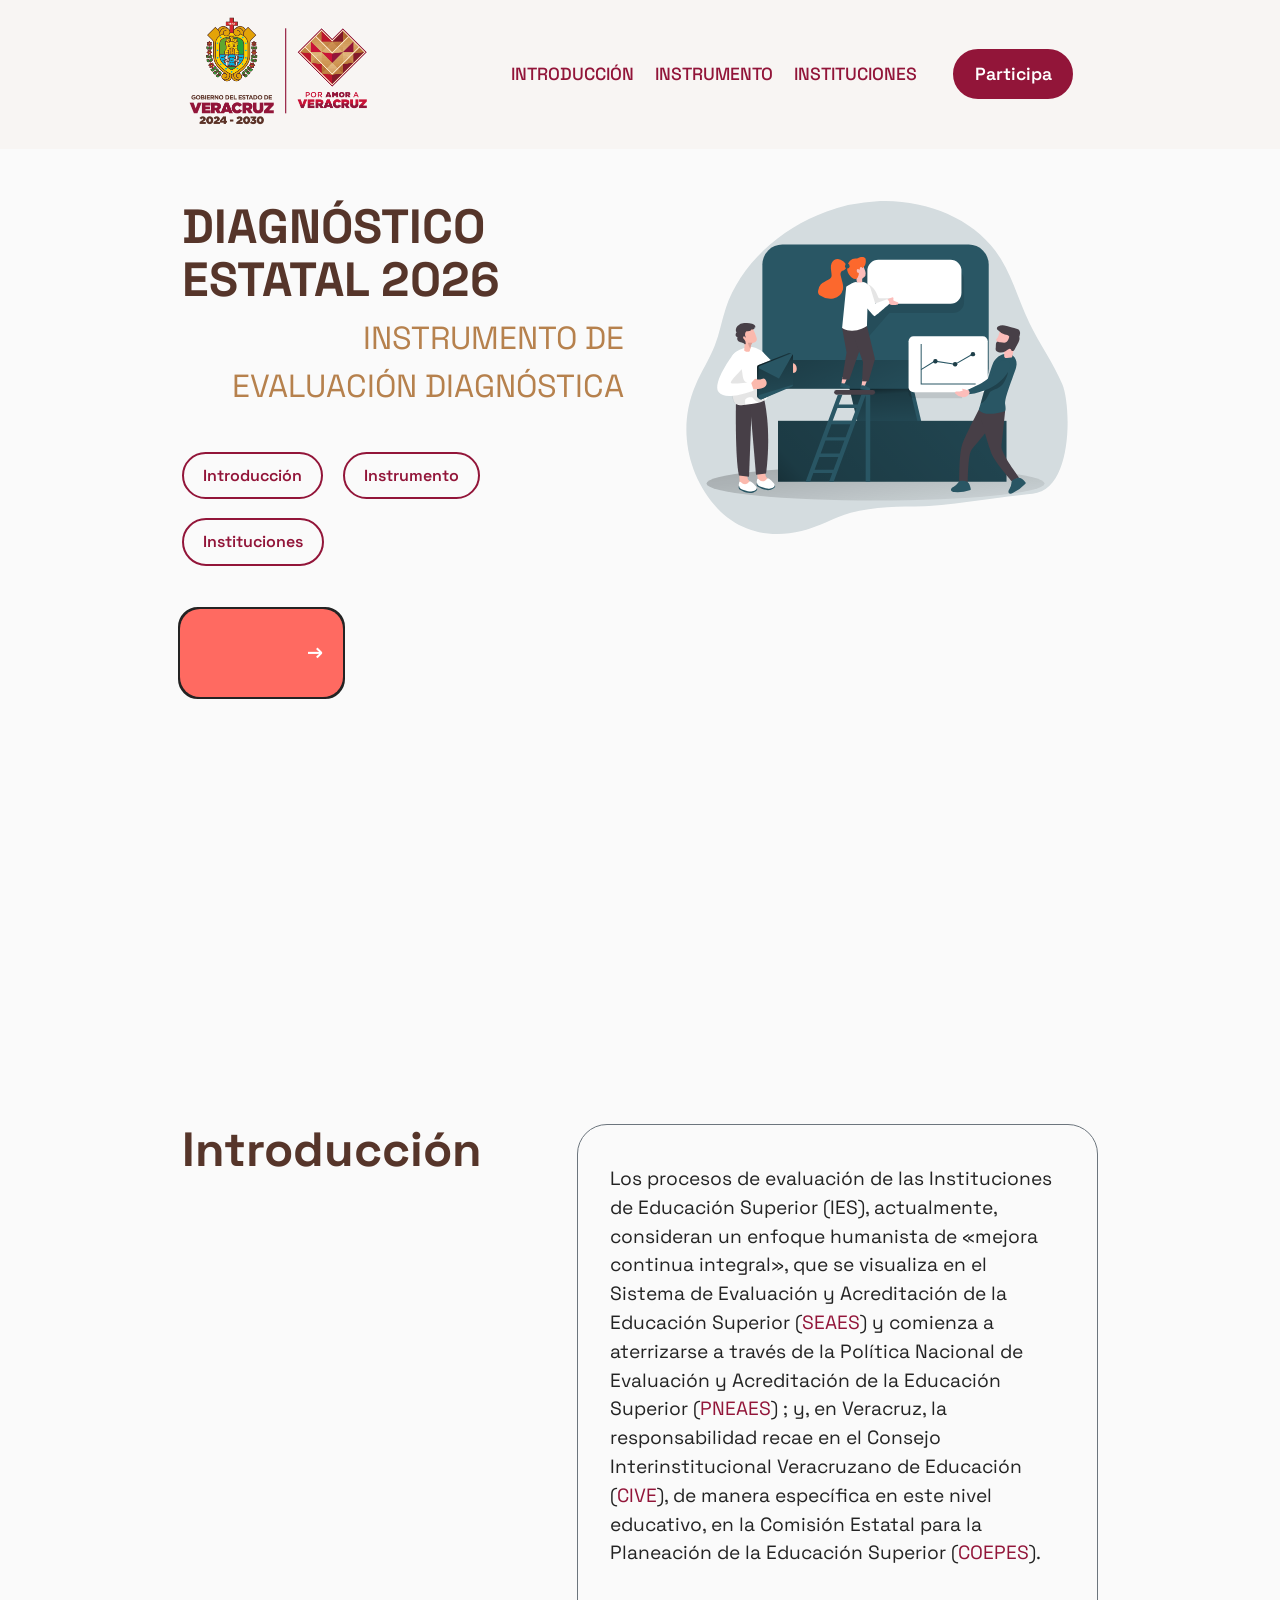
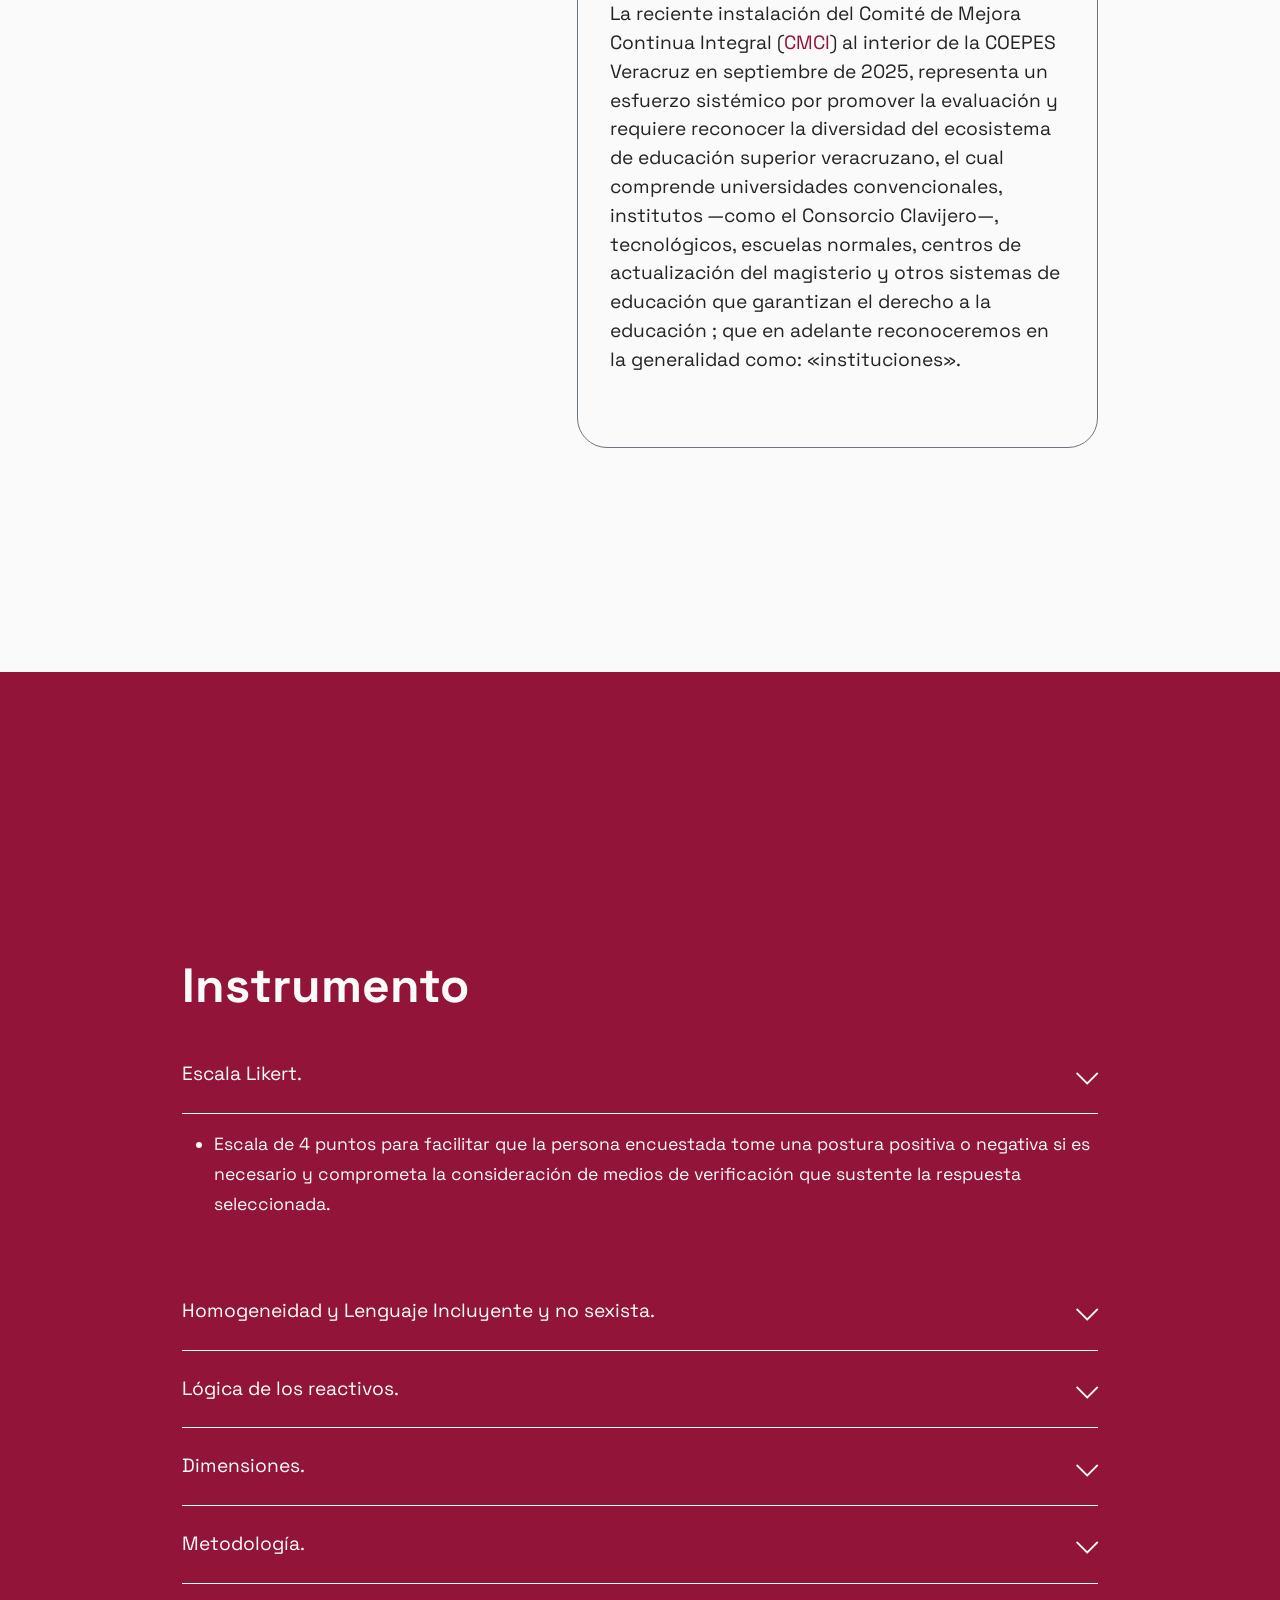
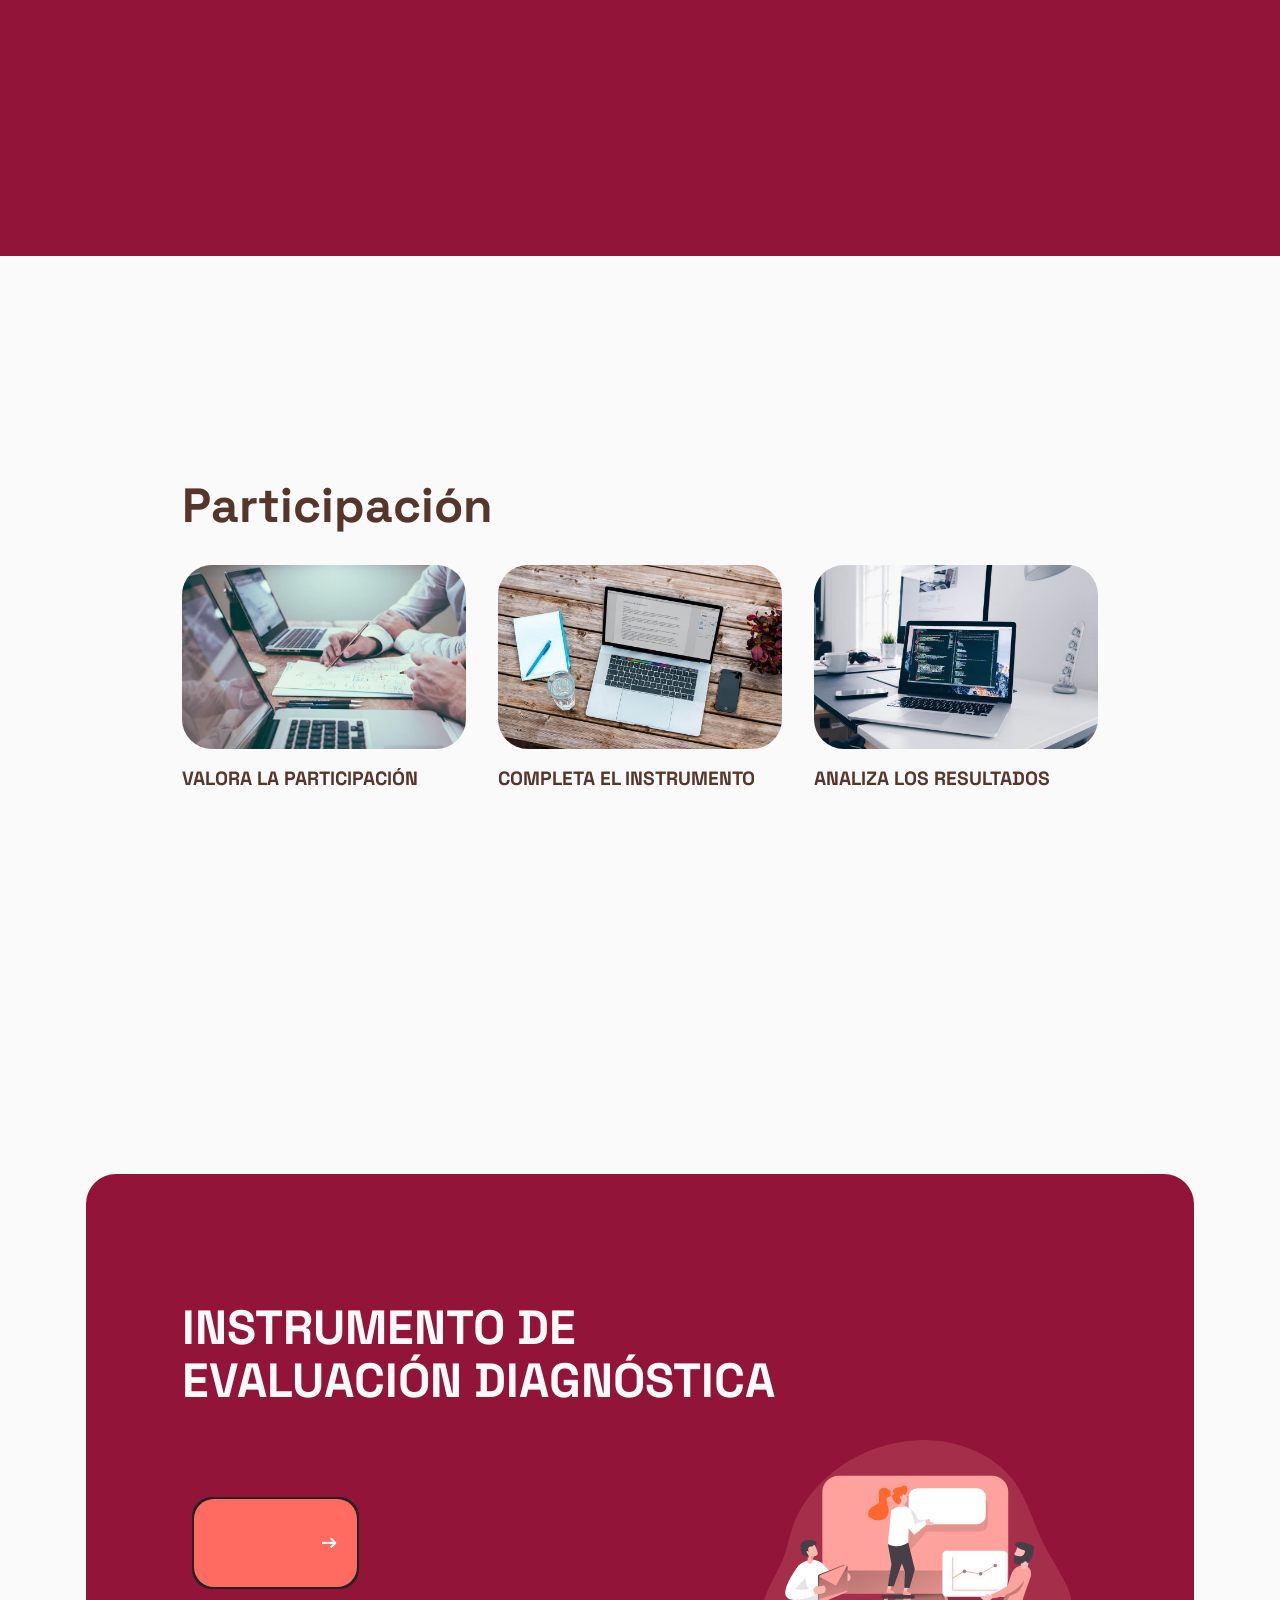
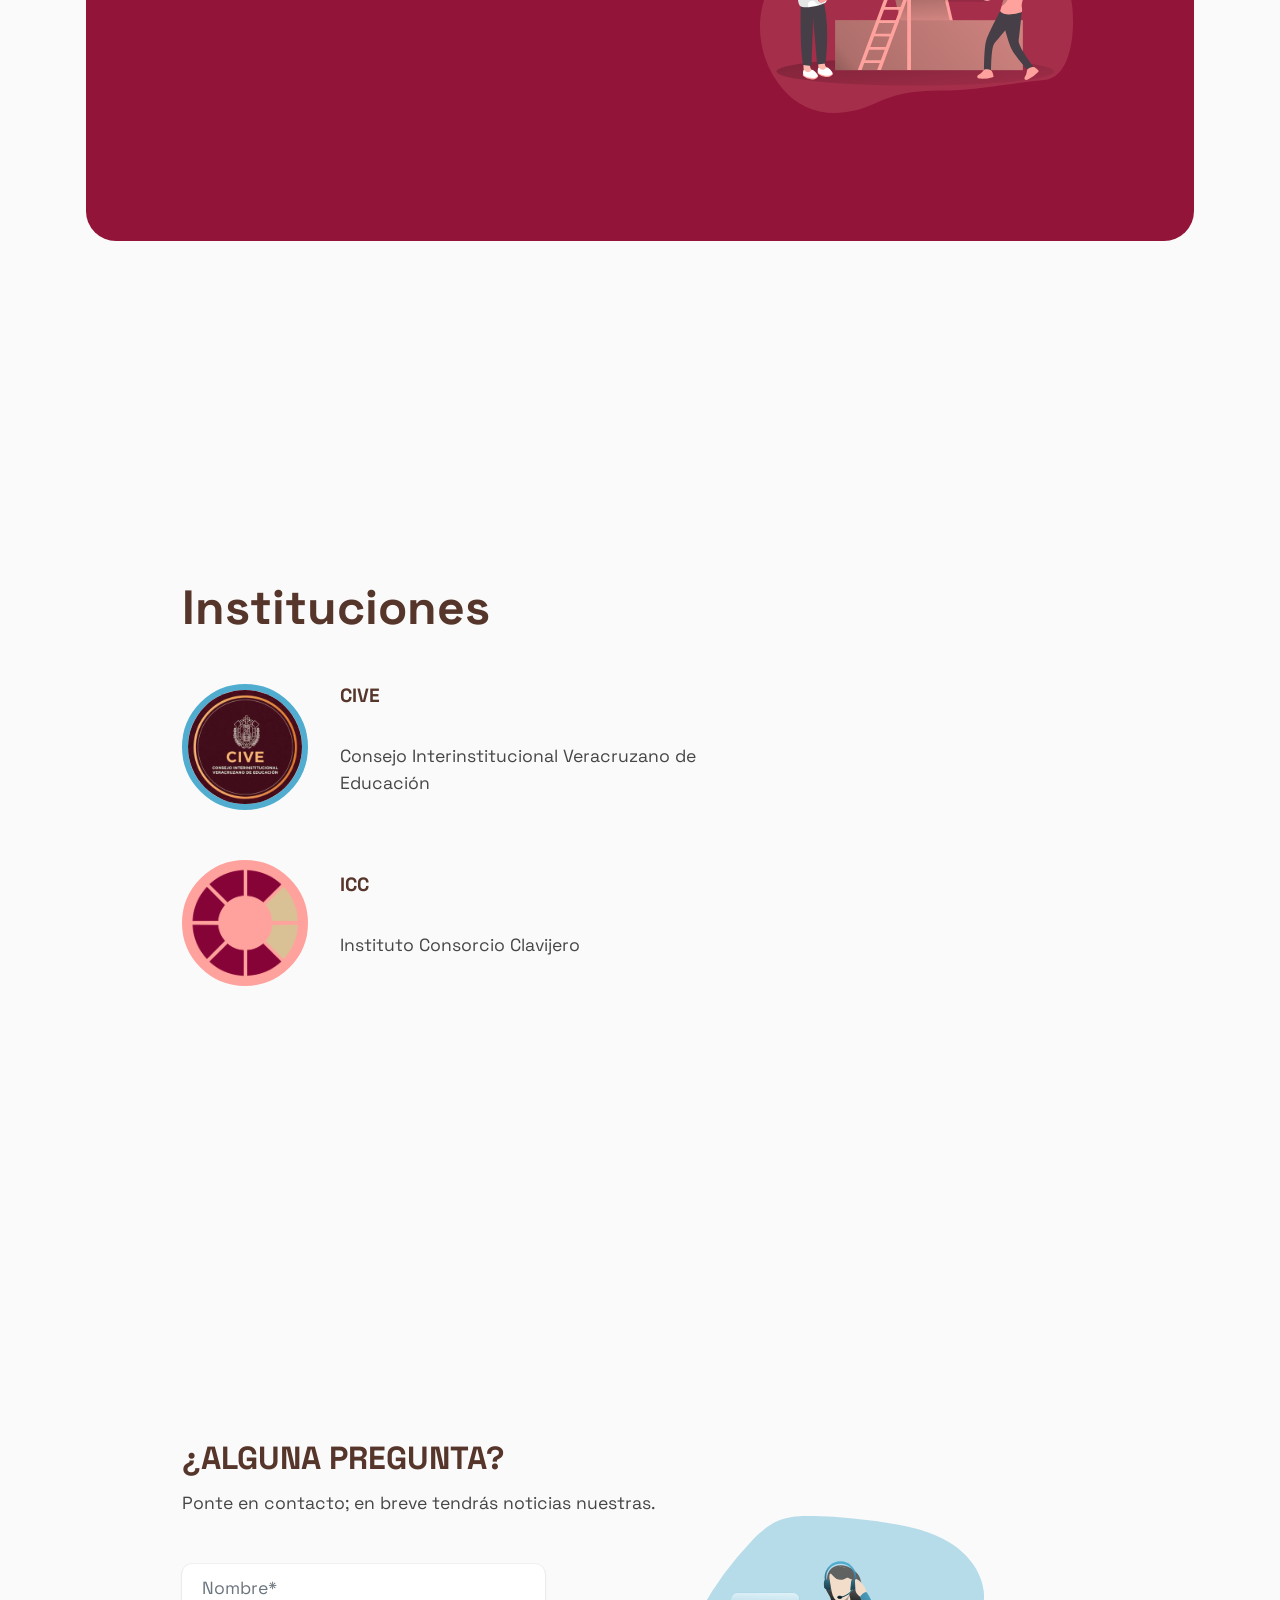
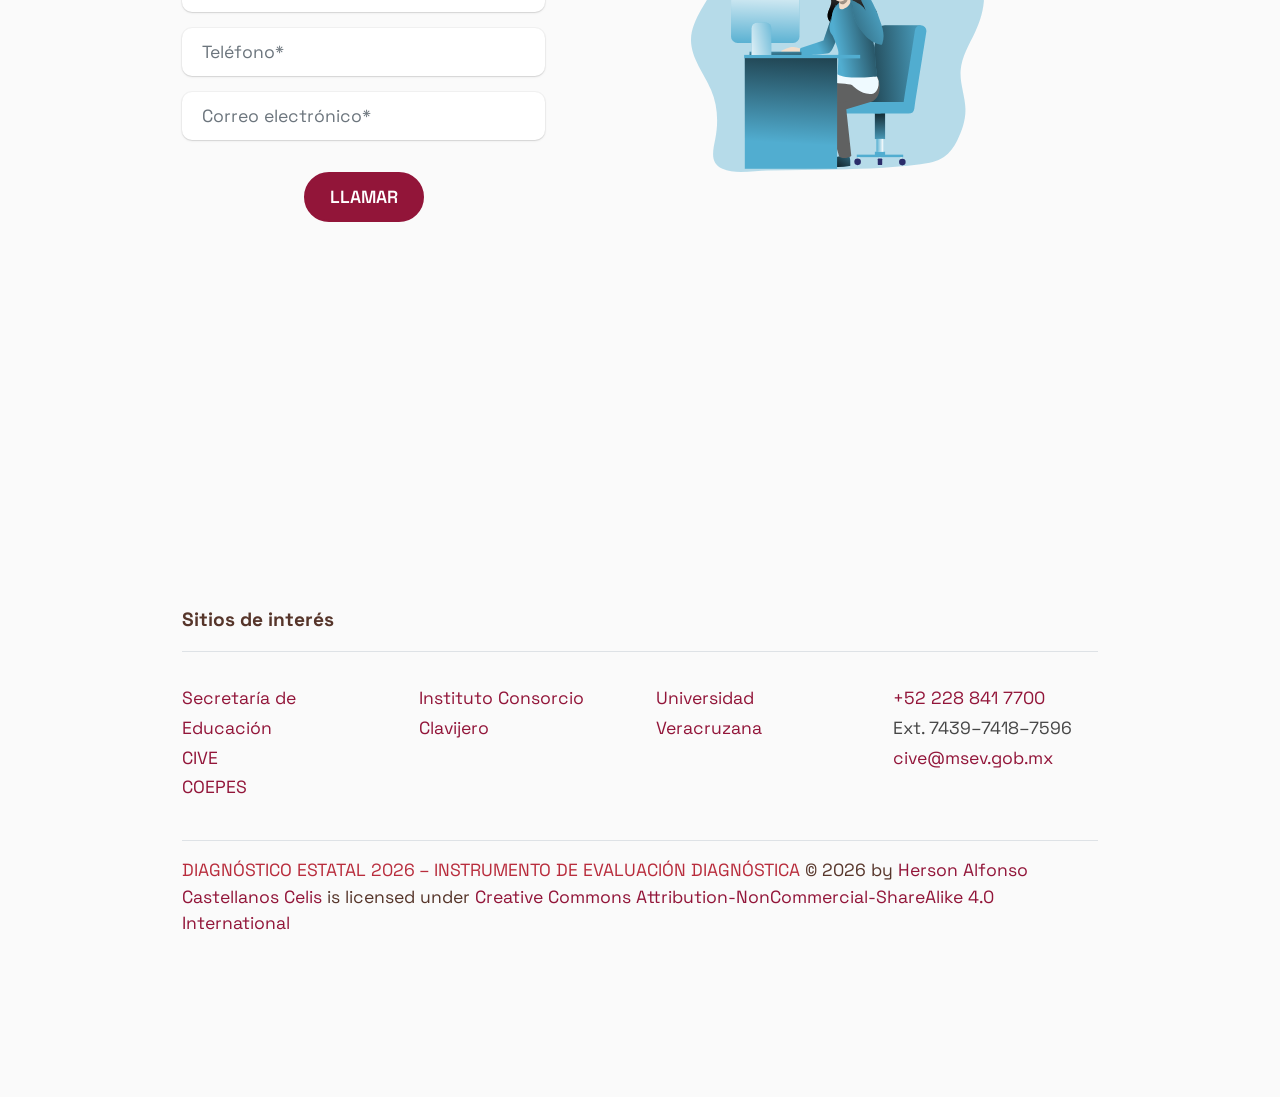
==== commit 03b341a6: "CIVE 02" ====
--- a/cive/ied/index.html
+++ b/cive/ied/index.html
@@ -10,7 +10,7 @@
   <meta property="og:image" content="assets/images/index-meta.png">
   <meta name="twitter:title" content="Inicio">
   <meta name="viewport" content="width=device-width, initial-scale=1, minimum-scale=1">
-  <link rel="shortcut icon" href="assets/images/gobierno-pleca-color-vertical-384x255.png" type="image/x-icon">
+  <link rel="shortcut icon" href="assets/images/icc-color-vertical-128x211-1.png" type="image/x-icon">
   <meta name="description" content="INSTRUMENTO DE EVALUACIÓN DIAGNÓSTICA">
   
   
@@ -26,7 +26,7 @@
   <link rel="stylesheet" href="assets/recaptcha.css">
   <link rel="preload" href="https://fonts.googleapis.com/css?family=Space+Grotesk:300,400,500,600,700&display=swap" as="style" onload="this.onload=null;this.rel='stylesheet'">
   <noscript><link rel="stylesheet" href="https://fonts.googleapis.com/css?family=Space+Grotesk:300,400,500,600,700&display=swap"></noscript>
-  <link rel="preload" as="style" href="assets/mobirise/css/mbr-additional.css?v=fQUGvQ"><link rel="stylesheet" href="assets/mobirise/css/mbr-additional.css?v=fQUGvQ" type="text/css">
+  <link rel="preload" as="style" href="assets/mobirise/css/mbr-additional.css?v=WaIH7Z"><link rel="stylesheet" href="assets/mobirise/css/mbr-additional.css?v=WaIH7Z" type="text/css">
 
   
   
@@ -34,6 +34,20 @@
 
 </head>
 <body>
+
+<!-- Analytics -->
+<!-- Google tag (gtag.js) -->
+<script async="" src="https://www.googletagmanager.com/gtag/js?id=G-JNR7S428JB"></script>
+<script>
+  window.dataLayer = window.dataLayer || [];
+  function gtag(){dataLayer.push(arguments);}
+  gtag('js', new Date());
+
+  gtag('config', 'G-JNR7S428JB');
+</script>
+<!-- /Analytics -->
+
+
   
   <section data-bs-version="5.1" class="menu menu1 cid-sJfYrbSYZg" once="menu" id="menu1-0">
     
@@ -411,7 +425,7 @@
             <div class="row justify-content-center">
                 <div class="col-l2 col-md-5 mbr-form mt-5" data-form-type="formoid">
 
-                    <form action="https://mobirise.eu/" method="POST" class="mbr-form form-with-styler" data-form-title="Form Name"><input type="hidden" name="email" data-form-email="true" value="TrkAlzWu4e406RClon9p9zSSeac+abS2tETjBZo05Xrjev24UXUxAmyPXvr2h8xkSZ55PtCNBr/42CAkxtR5kgnPYP9chFhDyBSNEjOzrWHarQEvaha0ibCKuq2xSi41.y2Ji5ILxV1EokdLfLOlEsbLJT41rBVr31cTamkrzZrx+c4Hh267tSlImMtPO9BF1OEsQP6mYjoPsFiBr6WsFS2sFWR1cnfGrWlJqFaytPNmni7bxDOldTxAOBNCV41dZ">
+                    <form action="https://mobirise.eu/" method="POST" class="mbr-form form-with-styler" data-form-title="Form Name"><input type="hidden" name="email" data-form-email="true" value="ojkNTOweoGhxeznlZhBGIsXaE2GZSd5s/vizQjipitcIDhdHj6+RjO2MfRZWHfcZ95kmw8IhbROZTUFOLq2teZOfgwvNBIF9NyiEGdOVjHROLqjuyAiahppEWh+hG4uG.3jXnmkEFbqDph6h91ppCQOGRRyIlF5KCeDxFPT6K7tquO4ZlSRDbAxQ8BCyLjvYHkxQAZemqHVWMUAKSuUNjUZqatt4jyHw6XZ8dOKNMvYPNmXTnzOunfB9qa14x/ajb">
                         <div class="row">
                             <div hidden="hidden" data-form-alert="" class="alert alert-success col-12">Gracias por completar el formulario.</div>
                             <div hidden="hidden" data-form-alert-danger="" class="alert alert-danger col-12">Oops...! some
@@ -493,7 +507,8 @@
             <div class="row mt-3">
                 <div class="col-12">
                     <p class="card-text mbr-fonts-style text-start display-4">
-                        © Herson Castellanos 2026</p>
+                    <a href="https://herson-castellanos.github.io/laboratorio/cive/ied/index.html" class="text-warning">DIAGNÓSTICO ESTATAL 2026 – INSTRUMENTO DE EVALUACIÓN DIAGNÓSTICA</a> © 2026 by <a href="https://www.uv.mx/personal/hecastellanos/" class="text-danger">Herson Alfonso Castellanos Celis</a> is licensed under <a href="https://creativecommons.org/licenses/by-nc-sa/4.0/" class="text-danger">Creative Commons Attribution-NonCommercial-ShareAlike 4.0 International</a><img src="[data-uri]" alt="" style="max-width: 1em;max-height:1em;margin-left: .2em;" loading="lazy" class="lazyload" data-src="https://mirrors.creativecommons.org/presskit/icons/cc.svg"><img src="[data-uri]" alt="" style="max-width: 1em;max-height:1em;margin-left: .2em;" loading="lazy" class="lazyload" data-src="https://mirrors.creativecommons.org/presskit/icons/by.svg"><img src="[data-uri]" alt="" style="max-width: 1em;max-height:1em;margin-left: .2em;" loading="lazy" class="lazyload" data-src="https://mirrors.creativecommons.org/presskit/icons/nc.svg"><img src="[data-uri]" alt="" style="max-width: 1em;max-height:1em;margin-left: .2em;" loading="lazy" class="lazyload" data-src="https://mirrors.creativecommons.org/presskit/icons/sa.svg">    
+                    </p>
                 </div>
             </div>
 
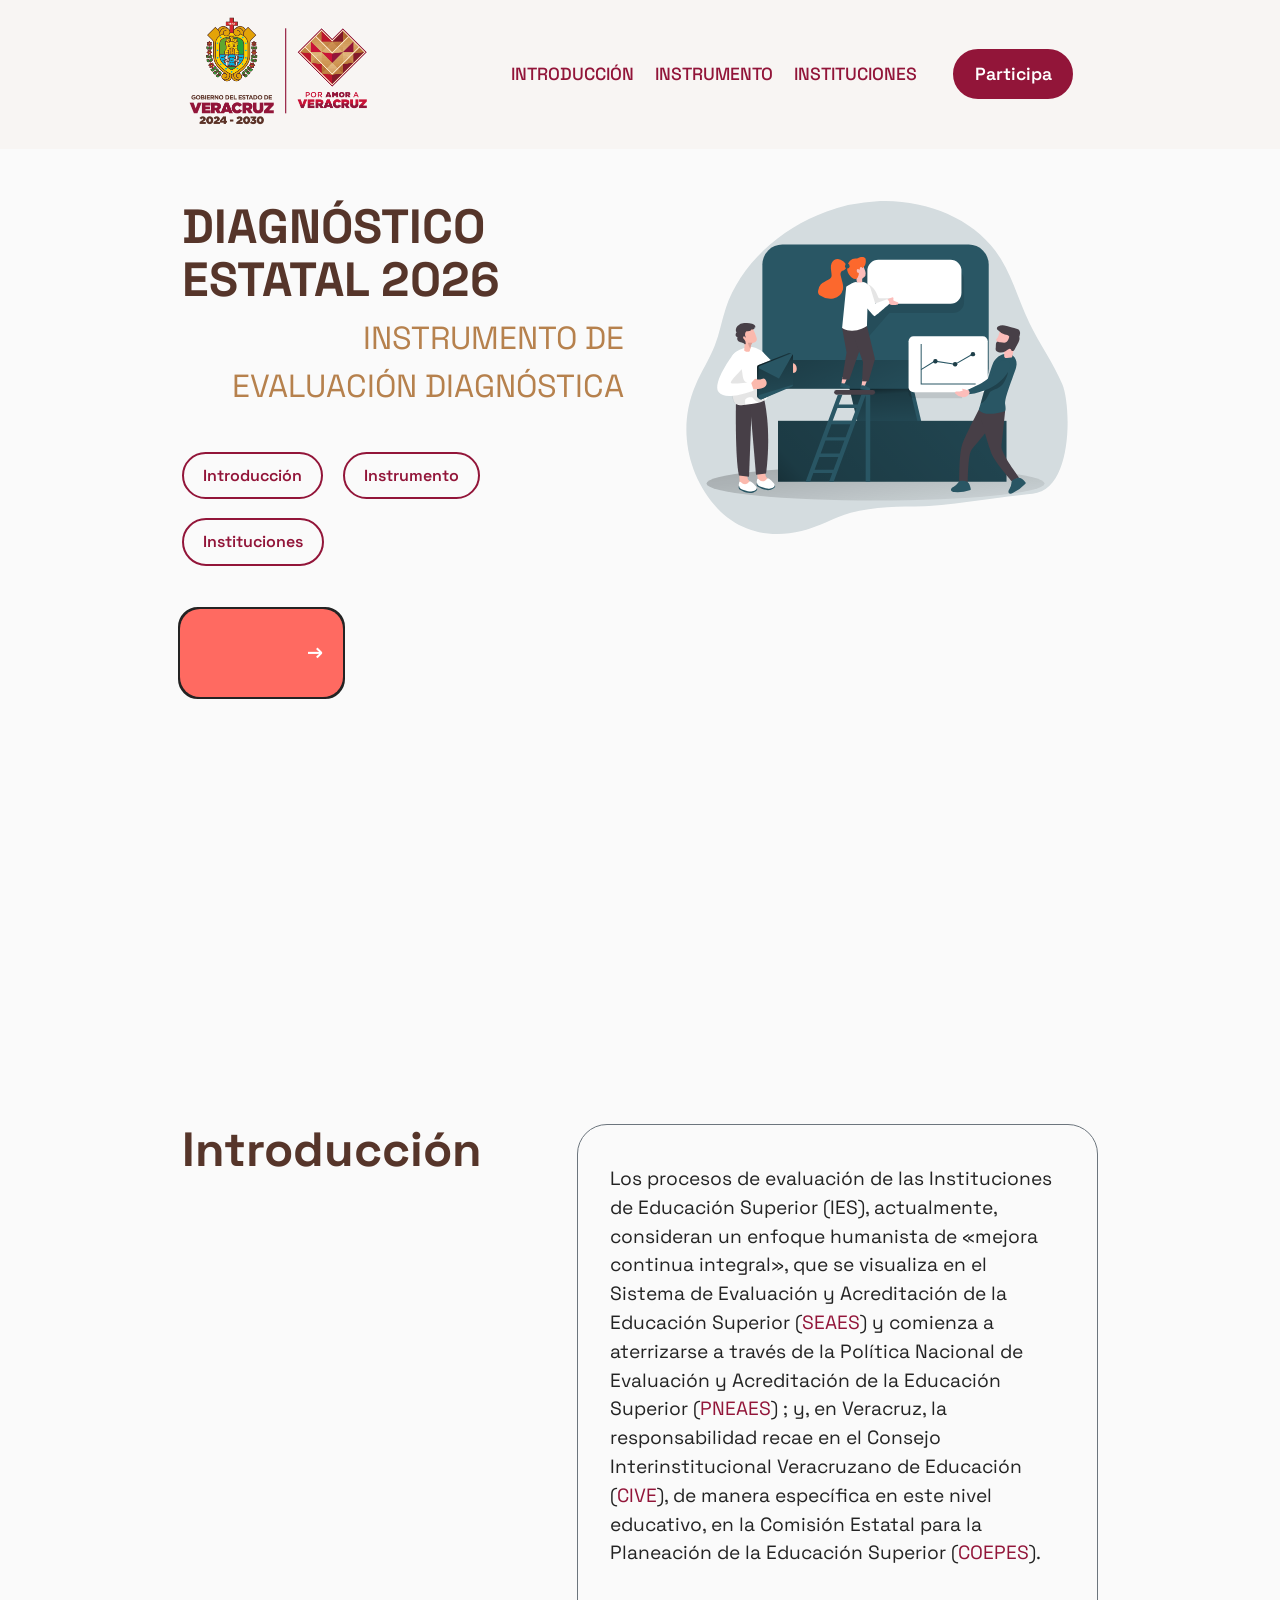
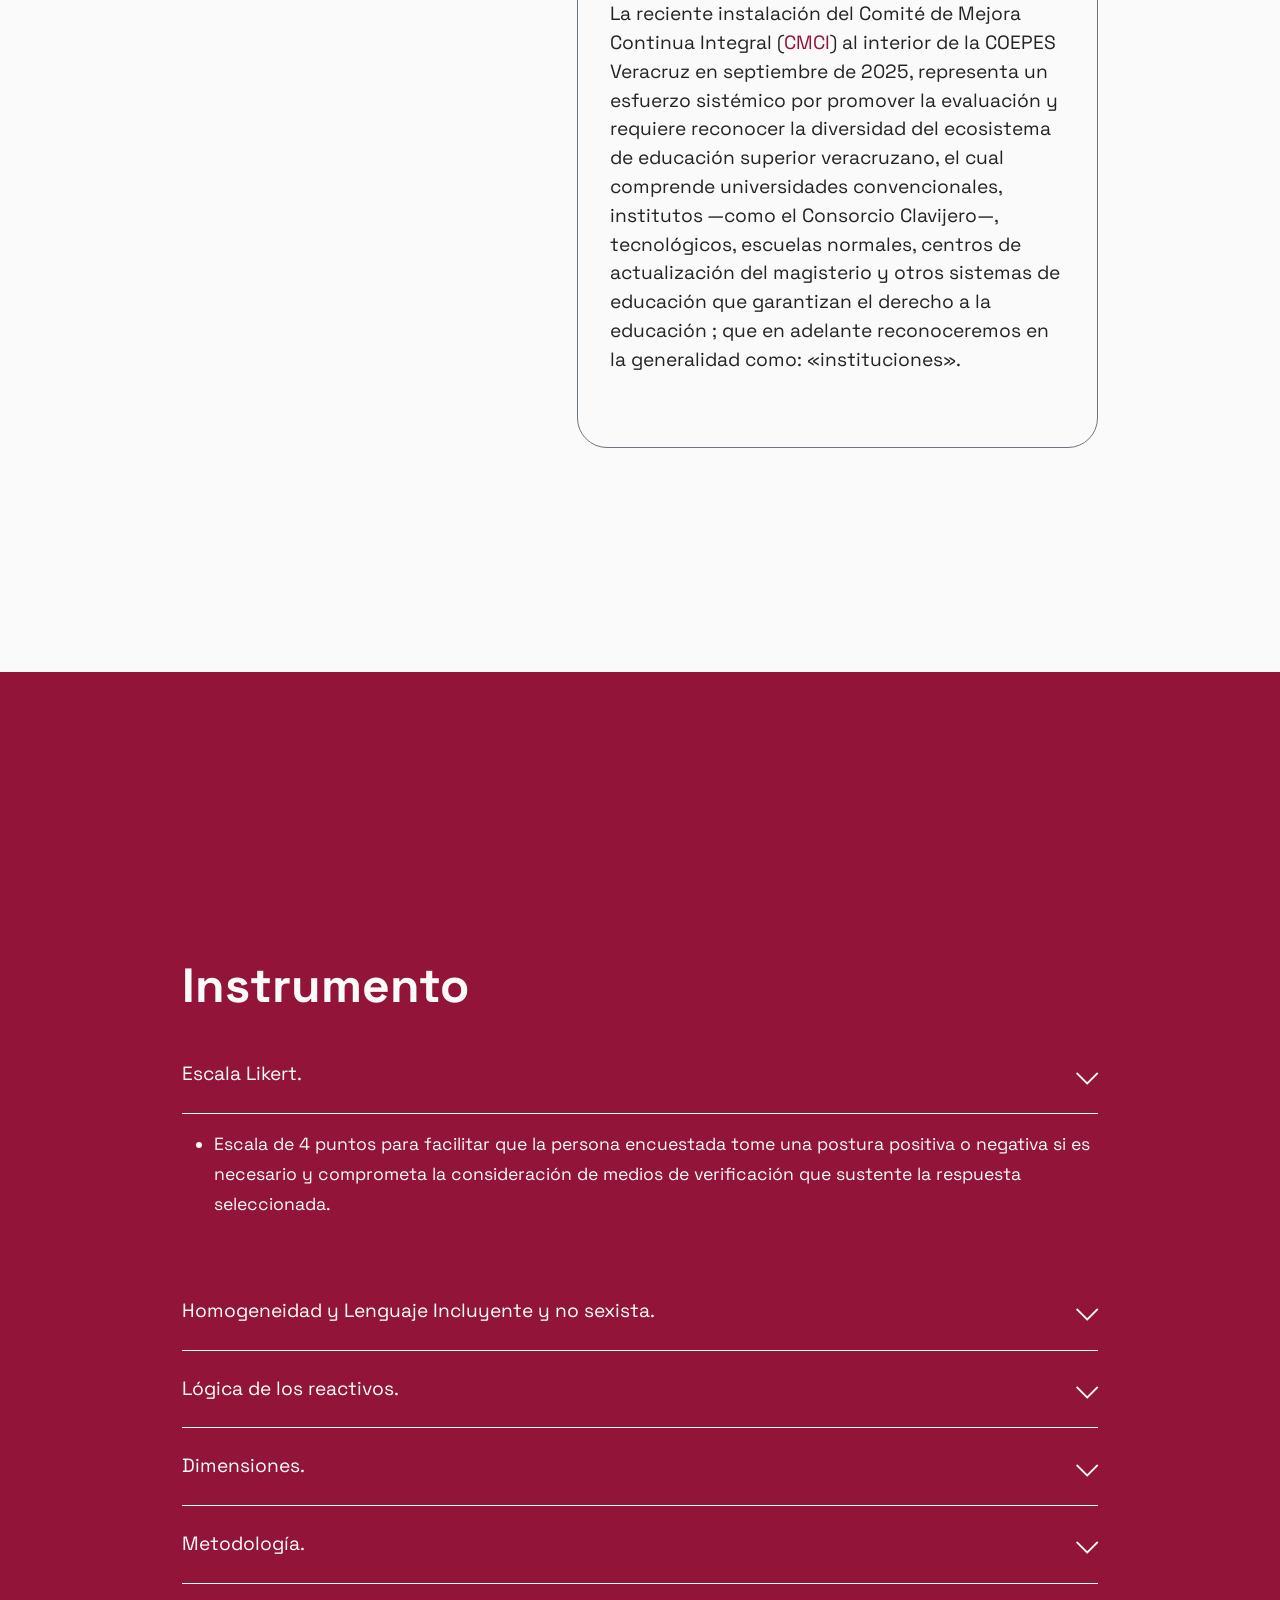
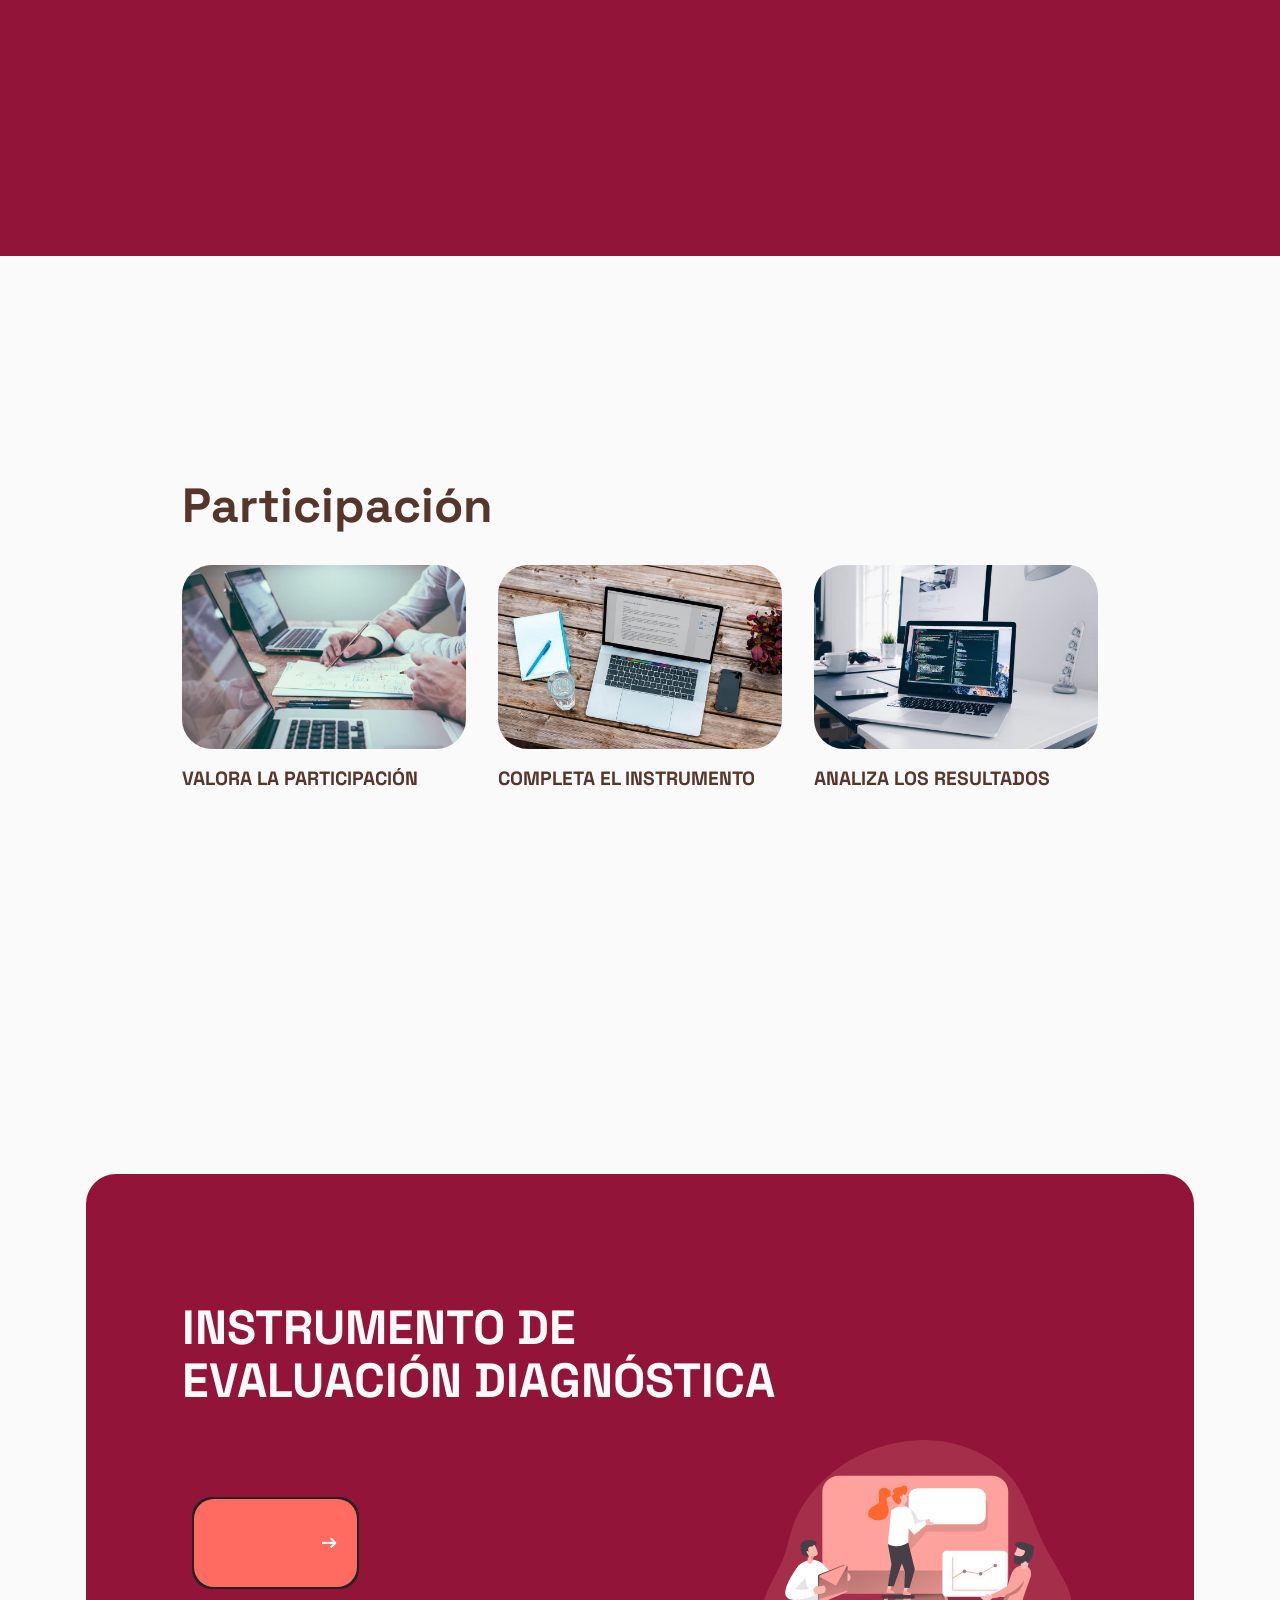
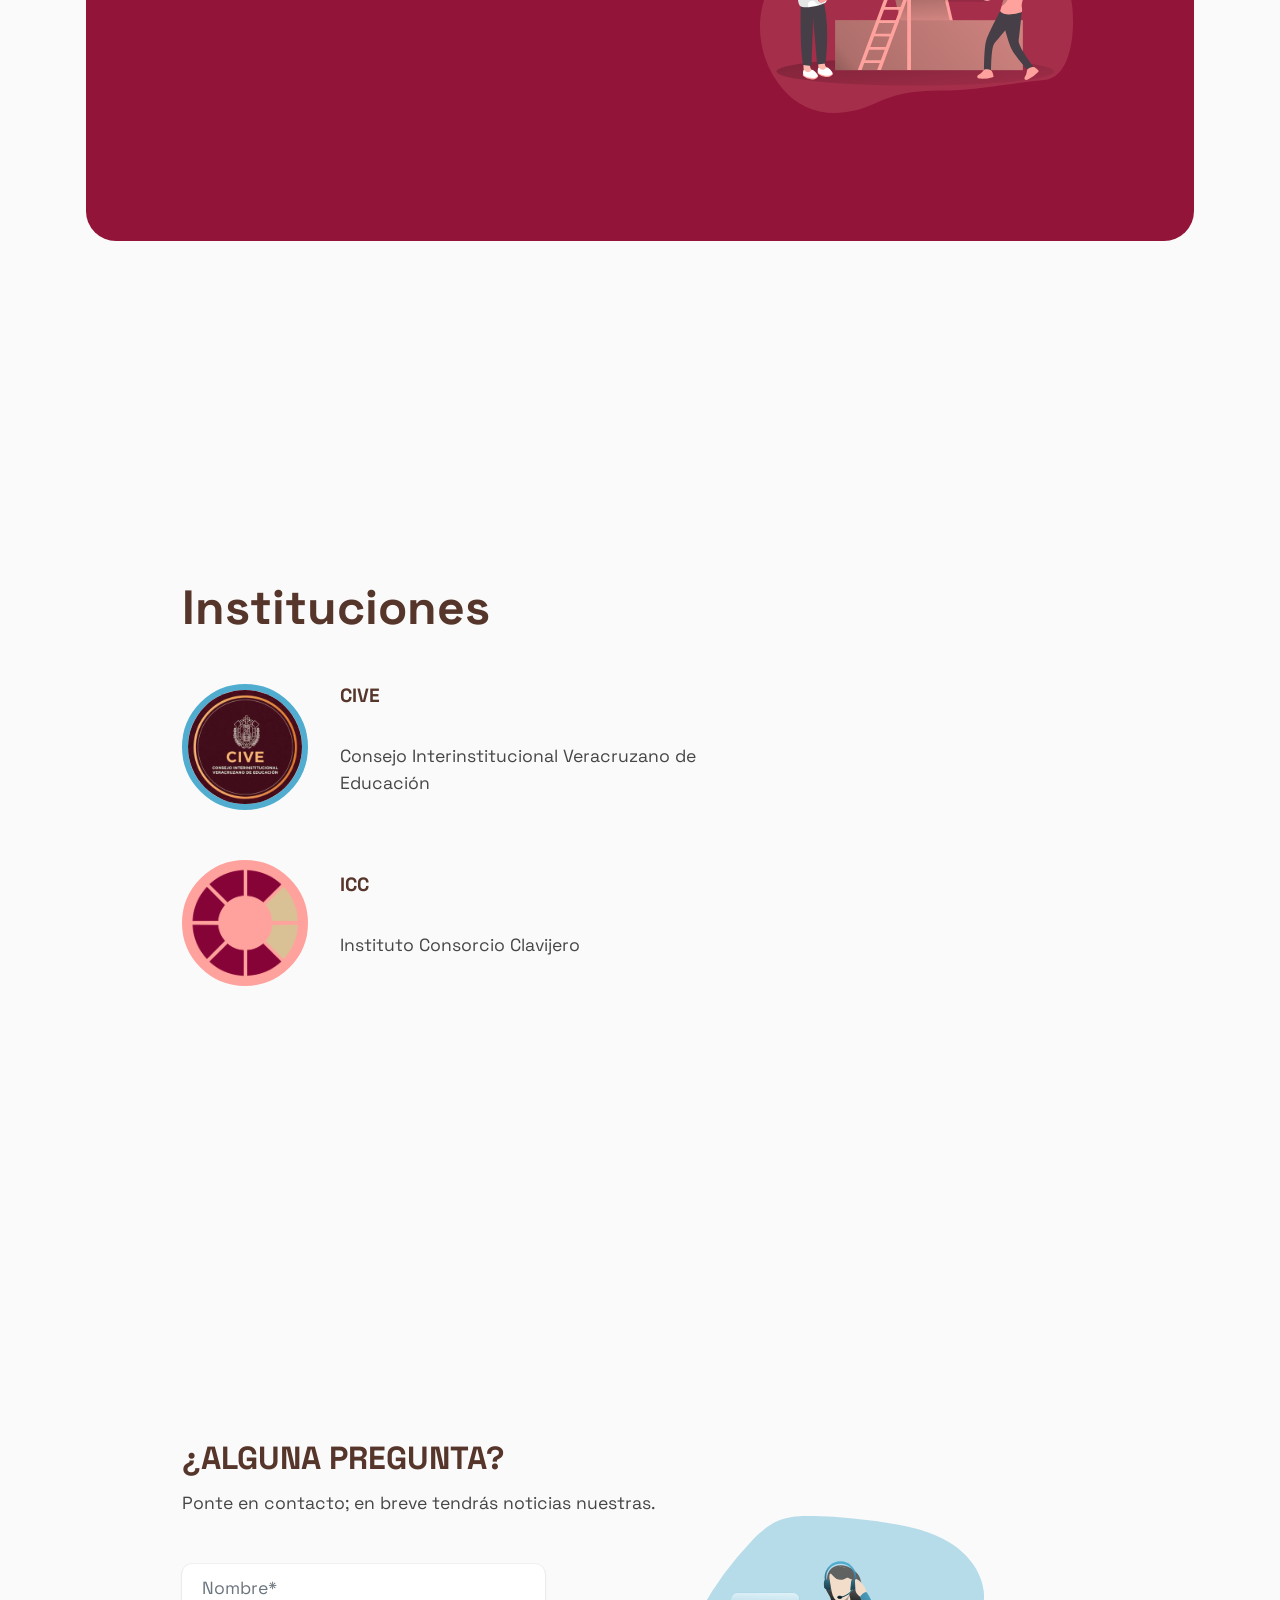
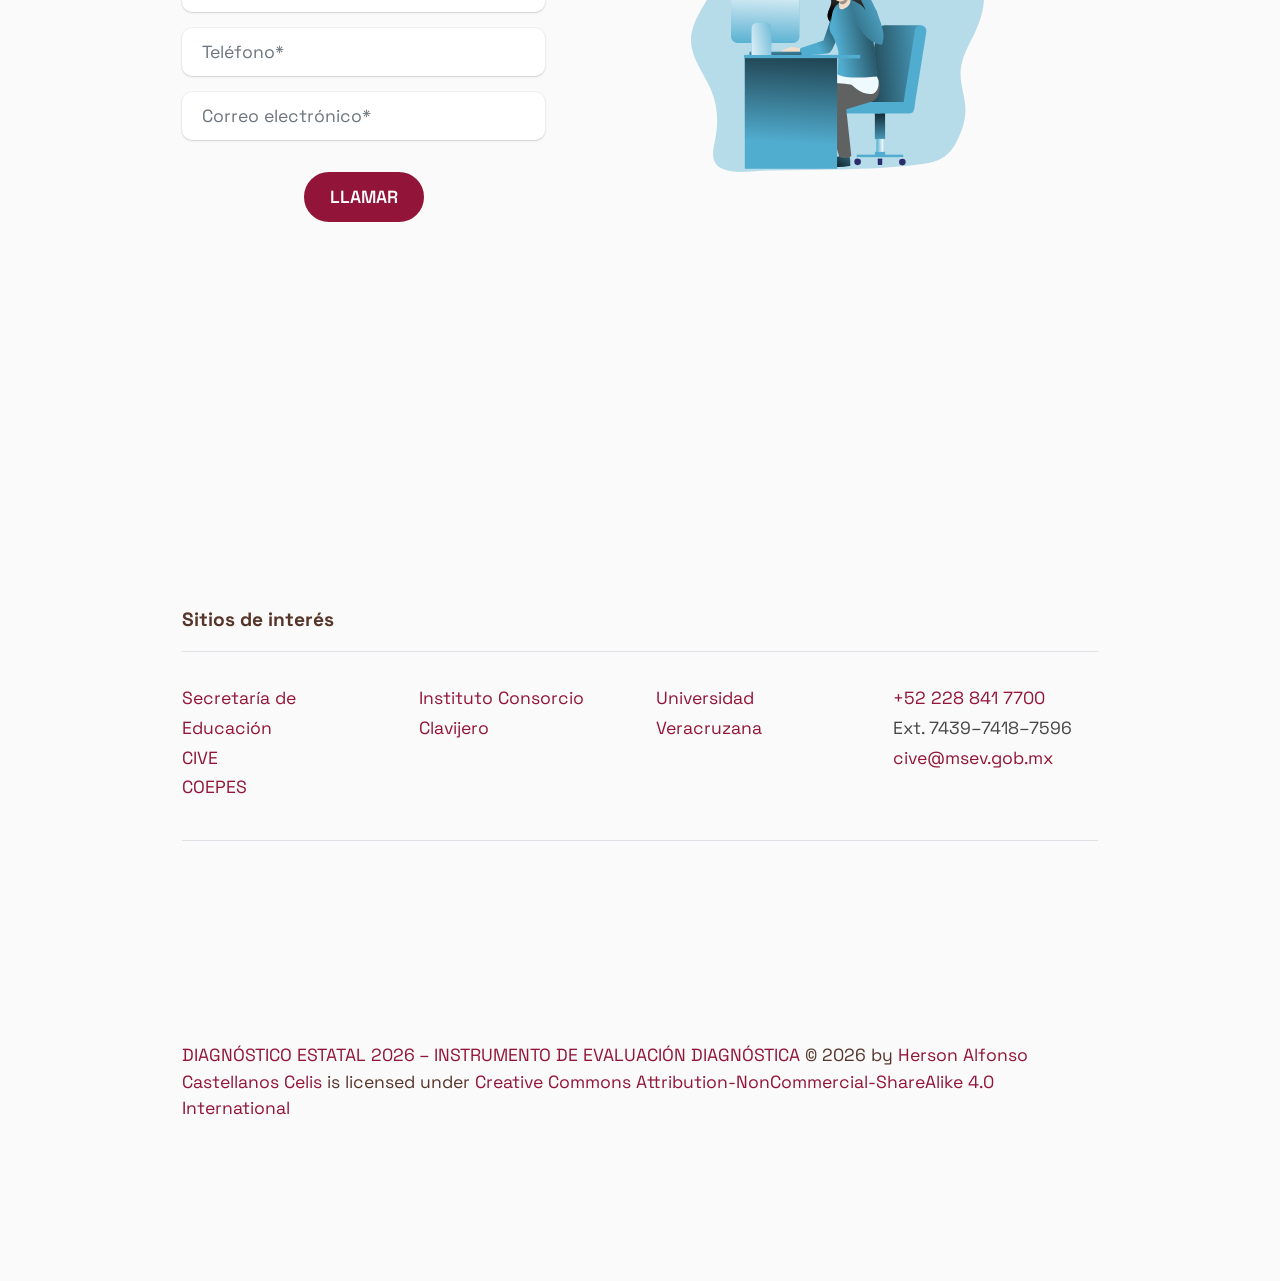
==== commit 36e79515: "CIVE 03" ====
--- a/cive/ied/index.html
+++ b/cive/ied/index.html
@@ -26,7 +26,7 @@
   <link rel="stylesheet" href="assets/recaptcha.css">
   <link rel="preload" href="https://fonts.googleapis.com/css?family=Space+Grotesk:300,400,500,600,700&display=swap" as="style" onload="this.onload=null;this.rel='stylesheet'">
   <noscript><link rel="stylesheet" href="https://fonts.googleapis.com/css?family=Space+Grotesk:300,400,500,600,700&display=swap"></noscript>
-  <link rel="preload" as="style" href="assets/mobirise/css/mbr-additional.css?v=WaIH7Z"><link rel="stylesheet" href="assets/mobirise/css/mbr-additional.css?v=WaIH7Z" type="text/css">
+  <link rel="preload" as="style" href="assets/mobirise/css/mbr-additional.css?v=upWtFI"><link rel="stylesheet" href="assets/mobirise/css/mbr-additional.css?v=upWtFI" type="text/css">
 
   
   
@@ -425,7 +425,7 @@
             <div class="row justify-content-center">
                 <div class="col-l2 col-md-5 mbr-form mt-5" data-form-type="formoid">
 
-                    <form action="https://mobirise.eu/" method="POST" class="mbr-form form-with-styler" data-form-title="Form Name"><input type="hidden" name="email" data-form-email="true" value="ojkNTOweoGhxeznlZhBGIsXaE2GZSd5s/vizQjipitcIDhdHj6+RjO2MfRZWHfcZ95kmw8IhbROZTUFOLq2teZOfgwvNBIF9NyiEGdOVjHROLqjuyAiahppEWh+hG4uG.3jXnmkEFbqDph6h91ppCQOGRRyIlF5KCeDxFPT6K7tquO4ZlSRDbAxQ8BCyLjvYHkxQAZemqHVWMUAKSuUNjUZqatt4jyHw6XZ8dOKNMvYPNmXTnzOunfB9qa14x/ajb">
+                    <form action="https://mobirise.eu/" method="POST" class="mbr-form form-with-styler" data-form-title="Form Name"><input type="hidden" name="email" data-form-email="true" value="WxCQZ9PECbdZqfwlGapyiQo9QG2tfCCj9WPS7rElaqmyUJs9o7shAW1mIBhfomicSBh/Cecrg4WOv6voVmpbKb0g1eFP5oWiPxMYMeCkFjRWP+b2wZsdkaIm26kJKN10.e5zQPz3W84gJlp1sGUK64CuFolv+9J/iTSMafOppCZbJxN11o+f2mv8HXxT3W7HDPMcIiXl0l1WE/CDTWbeS75j3OKPhUtntV2Ydf2D0jV6xK6CGA+EgKpngjT4eCEI4">
                         <div class="row">
                             <div hidden="hidden" data-form-alert="" class="alert alert-success col-12">Gracias por completar el formulario.</div>
                             <div hidden="hidden" data-form-alert-danger="" class="alert alert-danger col-12">Oops...! some
@@ -507,7 +507,7 @@
             <div class="row mt-3">
                 <div class="col-12">
                     <p class="card-text mbr-fonts-style text-start display-4">
-                    <a href="https://herson-castellanos.github.io/laboratorio/cive/ied/index.html" class="text-warning">DIAGNÓSTICO ESTATAL 2026 – INSTRUMENTO DE EVALUACIÓN DIAGNÓSTICA</a> © 2026 by <a href="https://www.uv.mx/personal/hecastellanos/" class="text-danger">Herson Alfonso Castellanos Celis</a> is licensed under <a href="https://creativecommons.org/licenses/by-nc-sa/4.0/" class="text-danger">Creative Commons Attribution-NonCommercial-ShareAlike 4.0 International</a><img src="[data-uri]" alt="" style="max-width: 1em;max-height:1em;margin-left: .2em;" loading="lazy" class="lazyload" data-src="https://mirrors.creativecommons.org/presskit/icons/cc.svg"><img src="[data-uri]" alt="" style="max-width: 1em;max-height:1em;margin-left: .2em;" loading="lazy" class="lazyload" data-src="https://mirrors.creativecommons.org/presskit/icons/by.svg"><img src="[data-uri]" alt="" style="max-width: 1em;max-height:1em;margin-left: .2em;" loading="lazy" class="lazyload" data-src="https://mirrors.creativecommons.org/presskit/icons/nc.svg"><img src="[data-uri]" alt="" style="max-width: 1em;max-height:1em;margin-left: .2em;" loading="lazy" class="lazyload" data-src="https://mirrors.creativecommons.org/presskit/icons/sa.svg">    
+                    <a href="https://herson-castellanos.github.io/laboratorio/cive/ied/index.html" class="text-danger"><br></a><br><br><br><br><br><br><a href="https://herson-castellanos.github.io/laboratorio/cive/ied/index.html" class="text-danger">DIAGNÓSTICO ESTATAL 2026 – INSTRUMENTO DE EVALUACIÓN DIAGNÓSTICA</a> © 2026 by <a href="https://www.uv.mx/personal/hecastellanos/" class="text-danger">Herson Alfonso Castellanos Celis</a> is licensed under <a href="https://creativecommons.org/licenses/by-nc-sa/4.0/" class="text-danger">Creative Commons Attribution-NonCommercial-ShareAlike 4.0 International</a>    
                     </p>
                 </div>
             </div>
